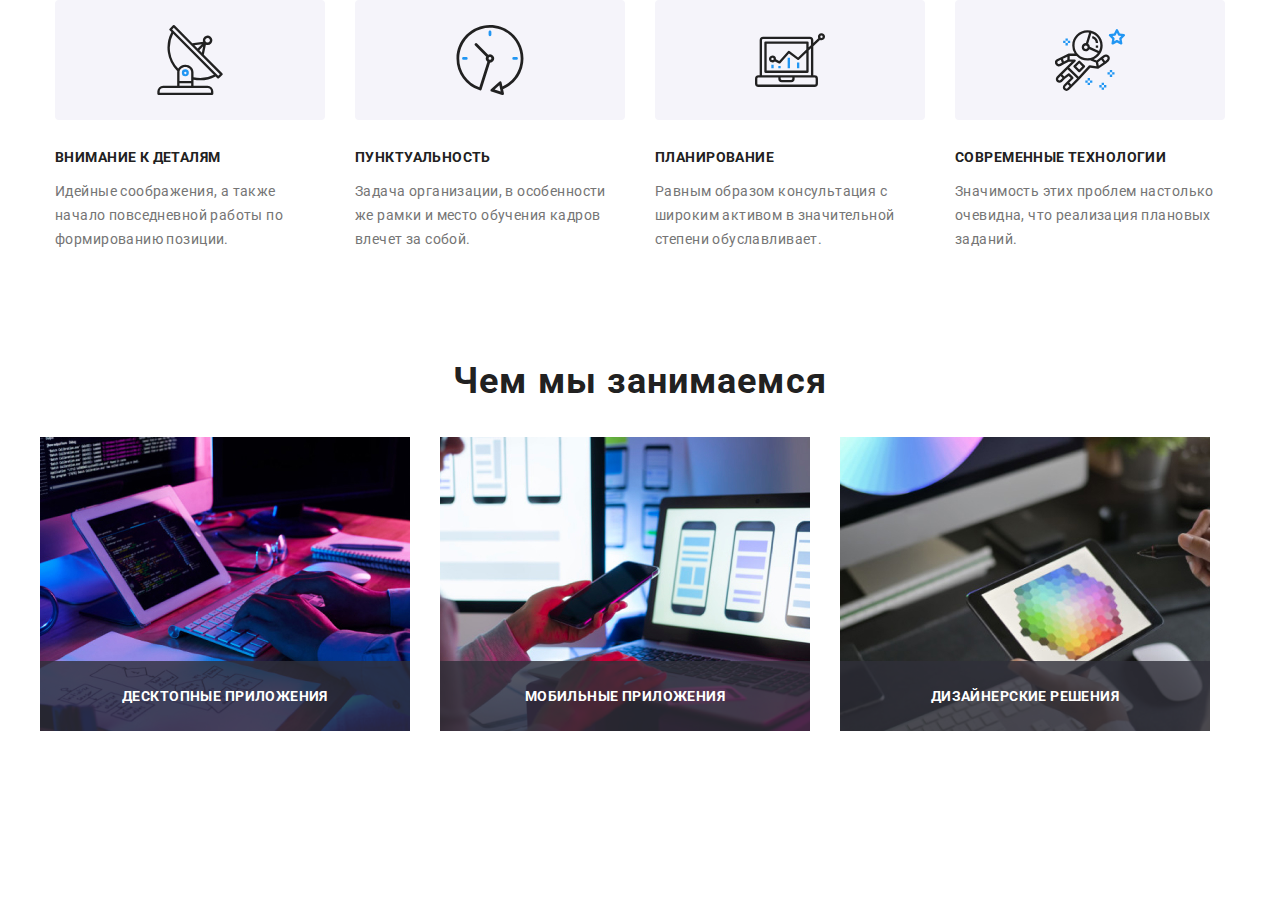
==== index.html @ 38ae90b4 "duties" ====
<!DOCTYPE html>
<html lang="ru">
  <head>
    <meta charset="UTF-8" />
    <meta name="viewport" content="width=device-width, initial-scale=1.0" />
    <title>WebStudio</title>
    <link
      href="https://fonts.googleapis.com/css2?family=Roboto:wght@400;500;700;900&display=swap"
      rel="stylesheet"
    />
    <link
      href="https://fonts.googleapis.com/css2?family=Raleway:wght@400;700&display=swap"
      rel="stylesheet"
    />
    <link
      href="https://fonts.googleapis.com/css2?family=Oleo+Script&display=swap"
      rel="stylesheet"
    />
    <link
      rel="stylesheet"
      href="https://cdnjs.cloudflare.com/ajax/libs/modern-normalize/1.0.0/modern-normalize.min.css"
    />
    <link rel="stylesheet" href="./css/main.min.css" />
  </head>

  <body>
    <!-- Шапка сайта -->
    <!-- <header class="header">
      <div class="container header-container">
             <nav class="navigation">
        <a href="./index.html" class="link-logo logo">Web<span class="link-logo-black">Studio</span></a>
        <ul class="list menu">
          <li class="menu-item"><a href="./index.html" class="current-page">Студия</a></li>
          <li class="menu-item"><a href="./portfolio.html" class="link menu-link">Портфолио</a></li>
          <li class="menu-item"><a href="#contacts" class="link menu-link">Контакты</a></li>
        </ul>
              </nav>
        <ul class="list mail-tel">
          <li class="item">
            <a  href="mailto:info@devstudio.com" class="link mail-menu-link mail" aria-label="Envelope">
              <svg class="icon-contact" >
                <use href="./img/sprite.svg#envelope"></use>
              </svg>
              info@devstudio.com
            </a>
          </li>
          <li class="item">
            <a href="tel:+380961111111" class="link mail-menu-link" aria-label="Telephone">
              <svg class="icon-contact">
                <use href="./img/sprite.svg#smartphone"></use>
              </svg>
              +38 096 111 11 11
            </a>
          </li>
        </ul>
        
      </div>
      
    </header> -->

    <main>
      <!-- Герой -->
      <!-- <section class="hero overlay advantages">
      <div class="container">
          <h1 class="title">
            ЭФФЕКТИВНЫЕ РЕШЕНИЯ </br> ДЛЯ ВАШЕГО БИЗНЕСА
          </h1>
          <button class="btn" type="button" data-modal-open>Заказать услугу</button>
      </div>
      </section> -->

      <!-- Преимущества -->
      <section class="advantages">
        <div class="container">
          <ul class="list flexbox">
            <li class="content-box">
              <div class="box">
                <svg class="icon-box">
                  <use href="./img/sprite.svg#antenna"></use>
                </svg>
              </div>
              <h3 class="heading">ВНИМАНИЕ К ДЕТАЛЯМ</h3>
              <p class="advantages-p">
                Идейные соображения, а также начало повседневной работы по
                формированию позиции.
              </p>
            </li>
            <li class="content-box">
              <div class="box">
                <svg class="icon-box">
                  <use href="./img/sprite.svg#clock"></use>
                </svg>
              </div>
              <h3 class="heading">ПУНКТУАЛЬНОСТЬ</h3>
              <p class="advantages-p">
                Задача организации, в особенности же рамки и место обучения
                кадров влечет за собой.
              </p>
            </li>
            <li class="content-box">
              <div class="box">
                <svg class="icon-box">
                  <use href="./img/sprite.svg#diagram"></use>
                </svg>
              </div>
              <h3 class="heading">ПЛАНИРОВАНИЕ</h3>
              <p class="advantages-p">
                Равным образом консультация с широким активом в значительной
                степени обуславливает.
              </p>
            </li>
            <li class="content-box">
              <div class="box">
                <svg class="icon-box">
                  <use href="./img/sprite.svg#astronaut"></use>
                </svg>
              </div>
              <h3 class="heading">СОВРЕМЕННЫЕ ТЕХНОЛОГИИ</h3>
              <p class="advantages-p">
                Значимость этих проблем настолько очевидна, что реализация
                плановых заданий.
              </p>
            </li>
          </ul>
        </div>
      </section>
      <!-- Чем мы занимаемся -->
      <section class="duties">
        <div class="container">
          <h2 class="item-title">Чем мы занимаемся</h2>
          <ul class="list flexbox">
            <li class="duties-box">
              <h3 class="duties-title">ДЕСКТОПНЫЕ ПРИЛОЖЕНИЯ</h3>
              <img
                class="img"
                src="./img/programer.jpg"
                alt="Programer working his desk"
                width="370"
              />
            </li>
            <li class="duties-box">
              <h3 class="duties-title">МОБИЛЬНЫЕ ПРИЛОЖЕНИЯ</h3>
              <img
                src="./img/smartphone.jpg"
                alt="Smartphone application"
                width="370"
              />
            </li>
            <li class="duties-box">
              <h3 class="duties-title">ДИЗАЙНЕРСКИЕ РЕШЕНИЯ</h3>
              <img
                src="./img/graphic-tablet.jpg"
                alt="Colour selection graphic tablet"
                width="370"
              />
            </li>
          </ul>
        </div>
      </section>

      <!-- Наша команда -->
      <!-- <section class="crew-container">
        <div class="container">
        <h2 class="item-title">Наша команда</h2>

        <ul class="list crew-list">
          <li class="crew-item">
            <img src="./img/igor.jpg" alt="Игорь Демьяненко" width="270" />
            <h4 class="crew-name">Игорь Демьяненко</h4>
            <p class="crew-position">Product designer</p>
            <ul class="list social-icons">
              <li class="social-icons-item">
                <a class="link social-icons-link" href="https://instagram.com/" target="_blank" rel="noopener noreferer"
                  aria-label="Instagram">
                  <svg class="social-icons-svg" >
                    <use href="./img/sprite.svg#instagram"></use>
                  </svg>
                </a>
              </li>
              <li class="social-icons-item">
                <a class="link social-icons-link" href="https://twitter.com/" target="_blank" rel="noopener noreferer"
                  aria-label="Twitter">
                  <svg class="social-icons-svg">
                    <use href="./img/sprite.svg#twitter"></use>
                  </svg>
                </a>
              </li>
              <li class="social-icons-item">
                <a class="link social-icons-link" href="https://facebook.com/" target="_blank" rel="noopener noreferer"
                  aria-label="Facebook">
                  <svg class="social-icons-svg">
                    <use href="./img/sprite.svg#facebook"></use>
                  </svg>
                </a>
              </li>
              <li class="social-icons-item">
                <a class="link social-icons-link" href="https://linkedin.com/" target="_blank" rel="noopener noreferer"
                  aria-label="Linkedin">
                  <svg class="social-icons-svg">
                    <use href="./img/sprite.svg#linkedin"></use>
                  </svg>
                </a>
              </li>
            </ul>
          </li>
          <li class="crew-item">
            <img src="./img/olga.jpg" alt="Ольга Репина" width="270" />
            <h4 class="crew-name">Ольга Репина</h4>
            <p class="crew-position">Frontend Developer</p>
            <ul class="list social-icons">
              <li class="social-icons-item">
                <a class="link social-icons-link" href="https://instagram.com/" target="_blank" rel="noopener noreferer"
                  aria-label="Instagram">
                  <svg class="social-icons-svg">
                    <use href="./img/sprite.svg#instagram"></use>
                  </svg>
                </a>
              </li>
              <li class="social-icons-item">
                <a class="link social-icons-link" href="https://twitter.com/" target="_blank" rel="noopener noreferer"
                  aria-label="Twitter">
                  <svg class="social-icons-svg">
                    <use href="./img/sprite.svg#twitter"></use>
                  </svg>
                </a>
              </li>
              <li class="social-icons-item">
                <a class="link social-icons-link" href="https://facebook.com/" target="_blank" rel="noopener noreferer"
                  aria-label="Facebook">
                  <svg class="social-icons-svg">
                    <use href="./img/sprite.svg#facebook"></use>
                  </svg>
                </a>
              </li>
              <li class="social-icons-item">
                <a class="link social-icons-link" href="https://linkedin.com/" target="_blank" rel="noopener noreferer"
                  aria-label="Linkedin">
                  <svg class="social-icons-svg">
                    <use href="./img/sprite.svg#linkedin"></use>
                  </svg>
                </a>
              </li>
            </ul>
          </li>
          <li class="crew-item">
            <img src="./img/nick.jpg" alt="Николай Тарасов" width="270" />
            <h4 class="crew-name">Николай Тарасов</h4>
            <p class="crew-position">Marketing</p>
            <ul class="list social-icons">
              <li class="social-icons-item">
                <a class="link social-icons-link" href="https://instagram.com/" target="_blank" rel="noopener noreferer"
                  aria-label="Instagram">
                  <svg class="social-icons-svg">
                    <use href="./img/sprite.svg#instagram"></use>
                  </svg>
                </a>
              </li>
              <li class="social-icons-item">
                <a class="link social-icons-link" href="https://twitter.com/" target="_blank" rel="noopener noreferer"
                  aria-label="Twitter">
                  <svg class="social-icons-svg">
                    <use href="./img/sprite.svg#twitter"></use>
                  </svg>
                </a>
              </li>
              <li class="social-icons-item">
                <a class="link social-icons-link" href="https://facebook.com/" target="_blank" rel="noopener noreferer"
                  aria-label="Facebook">
                  <svg class="social-icons-svg">
                    <use href="./img/sprite.svg#facebook"></use>
                  </svg>
                </a>
              </li>
              <li class="social-icons-item">
                <a class="link social-icons-link" href="https://linkedin.com/" target="_blank" rel="noopener noreferer"
                  aria-label="Linkedin">
                  <svg class="social-icons-svg">
                    <use href="./img/sprite.svg#linkedin"></use>
                  </svg>
                </a>
              </li>
            </ul>
          </li>
          <li class="crew-item">
            <img src="./img/mike.jpg" alt="Михаил Ермаков" width="270" />
            <h4 class="crew-name">Михаил Ермаков</h4>
            <p class="crew-position">UI designer</p>
            <ul class="list social-icons">
              <li class="social-icons-item">
                <a class="link social-icons-link" href="https://instagram.com/" target="_blank" rel="noopener noreferer"
                  aria-label="Instagram">
                  <svg class="social-icons-svg">
                    <use href="./img/sprite.svg#instagram"></use>
                  </svg>
                </a>
              </li>
              <li class="social-icons-item">
                <a class="link social-icons-link" href="https://twitter.com/" target="_blank" rel="noopener noreferer"
                  aria-label="Twitter">
                  <svg class="social-icons-svg">
                    <use href="./img/sprite.svg#twitter"></use>
                  </svg>
                </a>
              </li>
              <li class="social-icons-item">
                <a class="link social-icons-link" href="https://facebook.com/" target="_blank" rel="noopener noreferer"
                  aria-label="Facebook">
                  <svg class="social-icons-svg">
                    <use href="./img/sprite.svg#facebook"></use>
                  </svg>
                </a>
              </li>
              <li class="social-icons-item">
                <a class="link social-icons-link" href="https://linkedin.com/" target="_blank" rel="noopener noreferer"
                  aria-label="Linkedin">
                  <svg class="social-icons-svg">
                    <use href="./img/sprite.svg#linkedin"></use>
                  </svg>
                </a>
              </li>
            </ul>
          </li>
        </ul>
        </div>
      </section> -->

      <!-- Постоянные клиенты -->
      <!-- <section class="clients">
      <div class="container">
        <h2 class="item-title">Постоянные клиенты</h2>
        <ul class="list clients-icons">
          <li class="clients-icons-item">
            <a class="link clients-icons-link" href="https://instagram.com/" target="_blank" rel="noopener noreferer"
              aria-label="Logo-1">
              <svg class="clients-icons-svg" width="45" heigth="50">
                <use href="./img/sprite.svg#logo-1"></use>
              </svg>
            </a>
          </li>
          <li class="clients-icons-item">
            <a class="link clients-icons-link" href="https://instagram.com/" target="_blank" rel="noopener noreferer"
              aria-label="Logo-2">
              <svg class="clients-icons-svg" width="40" heigth="52">
                <use href="./img/sprite.svg#logo-2"></use>
              </svg>
            </a>
          </li>
          <li class="clients-icons-item">
            <a class="link clients-icons-link" href="https://instagram.com/" target="_blank" rel="noopener noreferer"
              aria-label="Logo-3">
              <svg class="clients-icons-svg" width="41" heigth="42.6">
                <use href="./img/sprite.svg#logo-3"></use>
              </svg>
            </a>
          </li>
          <li class="clients-icons-item">
            <a class="link clients-icons-link" href="https://instagram.com/" target="_blank" rel="noopener noreferer"
              aria-label="Logo-4">
              <svg class="clients-icons-svg" width="80" heigth="42">
                <use href="./img/sprite.svg#logo-4"></use>
              </svg>
            </a>
          </li>
          <li class="clients-icons-item">
            <a class="link clients-icons-link" href="https://instagram.com/" target="_blank" rel="noopener noreferer"
              aria-label="Logo-5">
              <svg class="clients-icons-svg" width="59" heigth="47">
                <use href="./img/sprite.svg#logo-5"></use>
              </svg>
            </a>
          </li>
          <li class="clients-icons-item">
            <a class="link clients-icons-link" href="https://instagram.com/" target="_blank" rel="noopener noreferer"
              aria-label="Logo-6">
              <svg class="clients-icons-svg" width="88.48" heigth="45.44">
                <use href="./img/sprite.svg#logo-6"></use>
              </svg>
            </a>
          </li>
        </ul>
       </div>
     </section> -->
    </main>

    <!-- Футер -->
    <!-- <footer class="dark-bg">
       <div class="container footer-container footer">
       <div id="contacts" class="contacts">
         <a href="./index.html" class="link-logo">Web<span class="link-logo-white">Studio</span></a>
         <address>
          <ul class="list">
           <li class="footer-list">
             <a
              href="https://goo.gl/maps/73yQ8bq3998Z3wym6"
              target="_blank"
              rel="noopener noreferer"
               class="link adress">г.Киев, пр-т Леси Украинки, 26</a
            >
           </li>
           <li class="footer-mail">
             <a
              href="https://info@example.com"
              target="_blank"
              rel="noopener noreferer"
              class="link mail-menu">info@example.com</a
            >
           </li>
           <li><a href="tel:+380991111111" class="link mail-menu">+38 099 111 11 11</a></li>
          </ul>
       </div>

       <div class="icon-footer">
          <b class="join">ПРИСОЕДИНЯЙТЕСЬ</b>

          <ul class="list social-icons">
            <li class="social-icons-item">
              <a class="link footer-icons-link" href="https://instagram.com/" target="_blank" rel="noopener noreferer"
                aria-label="Instagram">
                <svg class="footer-icons-svg">
                  <use href="./img/sprite.svg#instagram"></use>
                </svg>
              </a>
            </li>
            <li class="social-icons-item">
              <a class="link footer-icons-link" href="https://twitter.com/" target="_blank" rel="noopener noreferer"
                aria-label="Twitter">
                <svg class="footer-icons-svg">
                  <use href="./img/sprite.svg#twitter"></use>
                </svg>
              </a>
            </li>
            <li class="social-icons-item">
              <a class="link footer-icons-link" href="https://facebook.com/" target="_blank" rel="noopener noreferer"
                aria-label="Facebook">
                <svg class="footer-icons-svg">
                  <use href="./img/sprite.svg#facebook"></use>
                </svg>
              </a>
            </li>
            <li class="social-icons-item">
              <a class="link footer-icons-link" href="https://linkedin.com/" target="_blank" rel="noopener noreferer"
                aria-label="Linkedin">
                <svg class="footer-icons-svg">
                  <use href="./img/sprite.svg#linkedin"></use>
                </svg>
              </a>
            </li>
          </ul>
         </address>
        </div>

        <div class="submit">
          <b class="join">ПОДПИШИТЕСЬ НА РАССЫЛКУ</b>

          <div class="submit-item">
              <form class="submit-form">
                 <input class="submit-input" type="email" name="mail" id="mail" placeholder="E-mail" /> 
              </form>
           
              <button class="button-submit" type="submit">Подписаться
                <svg class="submit-svg">
                  <use href="./img/symbol-defs.svg#icon-send"></use>
              </svg>
            </button>
          </div>

        </div>
      </div>
    </footer> -->

    <div class="backdrop is-hidden" data-modal>
      <div class="modal">
        <button class="btn-close" data-modal-close>
          <svg class="btn-close-svg">
            <use href="./img/symbol-defs.svg#cross"></use>
          </svg>
        </button>

        <h2 class="form-title">Оставьте свои данные, мы вам перезвоним</h2>
        <form class="form">
          <div class="form-field">
            <label for="name" class="form-label">Имя</label>
            <input class="form-input" type="text" name="name" id="name" />
            <svg class="form-label-svg">
              <use
                href="./img/symbol-defs.svg#person-black"
                width="12"
                height="12"
              ></use>
            </svg>
          </div>

          <div class="form-field">
            <label for="tel" class="form-label">Телефон</label>
            <input class="form-input" type="tel" name="tel" id="tel" />
            <svg class="form-label-svg">
              <use
                href="./img/symbol-defs.svg#phone"
                width="13"
                height="13"
              ></use>
            </svg>
          </div>

          <div class="form-field">
            <label for="mail" class="form-label">Почта</label>
            <input class="form-input" type="email" name="mail" id="mail" />
            <svg class="form-label-svg">
              <use
                href="./img/symbol-defs.svg#mail"
                width="15"
                height="12"
              ></use>
            </svg>
          </div>

          <div class="comment">
            <label class="label-comment" for="comment">Комментарий</label>
            <textarea
              class="textarea"
              name="comment"
              id="comment"
              rows="6"
              placeholder="Введите текст"
            ></textarea>
          </div>

          <div class="checkbox">
            <label class="argeement-label">
              <input
                class="checkbox-input"
                type="checkbox"
                name="agreement"
                id="agreement"
              />
              <span class="check-icon"></span>
              Соглашаюсь с рассылкой и принимаю
              <a class="link agreement-link" href="">Условия договора</a>
            </label>
          </div>

          <button class="button-form" type="submit">Отправить</button>
        </form>
      </div>
    </div>

    <script src="./js/modal.js"></script>
  </body>
</html>
---- css/main.min.css ----
:root{--main-text-cl: #757575;--accent-cl: #2196f3;--black: #212121;--white: #ffffff;--gray: rgba(255, 255, 255, 0.6);--dark-bg: #2f303a;--light-grey: #f5f4fa}html{box-sizing:border-box;overflow-x:hidden}*,*::before,*::after{box-sizing:inherit}img{display:inline-block;max-width:100%;height:auto}h1,h2,h3,h4 p{margin-top:0;margin-bottom:0}body{font-family:Roboto;font-size:14px;line-height:1.71;letter-spacing:0.03em;color:var(--main-text-cl);overflow-x:hidden}address{font-style:normal}.container{width:100%;padding-left:15px;padding-right:15px;margin-right:auto;margin-left:auto}@media (min-width: 480px){.container{width:480px}}@media (min-width: 768px){.container{width:768px}}@media (min-width: 1200px){.container{width:1200px}}.header{margin:0;padding-top:32px;padding-bottom:32px;width:100%}.header-border{border-bottom:1px solid #ececec}.header-portfolio{border-bottom:1px solid #ececec;margin-bottom:100px}.header .logo{margin-right:93px}.header-border .logo{margin-right:93px}.menu{display:inline-flex;padding-bottom:28px}.menu-item:not(:last-child){margin-right:40px}.mail-tel{display:flex;align-items:center}.mail{margin-right:50px}.header-container{display:flex;justify-content:flex-end;align-items:center}.link:hover,.link:focus{color:var(--accent-cl)}.current-page{position:relative;text-decoration:none;font-family:Roboto;font-weight:500;font-size:14px;line-height:1.14;letter-spacing:0.02em;color:var(--accent-cl)}.current-page:hover,.current-page:focus{color:var(--black)}.current-page::after{display:block;content:"";width:100%;height:4px;border-radius:2px;background-color:var(--accent-cl);position:absolute;top:51px;margin-left:auto;margin-right:auto}.link{color:inherit;text-decoration:none}.list{list-style:none;margin:0;padding:0}.link-logo{text-decoration:none;font-family:Raleway, Oleo Script;font-weight:700;font-size:26px;line-height:1.19;letter-spacing:0.03em;color:var(--accent-cl)}.link-logo-black{text-decoration:none;font-family:Raleway, Oleo Script;font-weight:700;font-size:26px;line-height:1.19;letter-spacing:0.03em;color:var(--black)}.link-logo-white{text-decoration:none;font-family:Raleway, Oleo Script;font-weight:700;font-size:26px;line-height:1.19;letter-spacing:0.03em;color:var(--white)}.menu-link{font-family:Roboto;font-weight:500;font-size:14px;line-height:1.14;letter-spacing:0.02em;color:var(--black);position:relative;margin-top:32px;margin-bottom:28px}.menu-link:hover::after,.menu-link:focus::after{color:var(--accent-cl);display:block;content:"";width:100%;height:4px;border-radius:2px;background-color:var(--accent-cl);position:absolute;margin-left:auto;margin-right:auto;margin-top:28px;top:23px}.menu-link-2{font-family:Roboto;font-weight:500;font-size:14px;line-height:1.14;letter-spacing:0.02em;color:var(--black);position:relative;margin-top:32px;margin-bottom:28px}.menu-link-2:hover::after,.menu-link-2:focus::after{color:var(--accent-cl);display:block;content:"";width:100%;height:4px;border-radius:2px;background-color:var(--accent-cl);position:absolute;margin-left:auto;margin-right:auto;margin-top:28px;top:18px}.item{display:block;align-items:center;justify-content:center}.icon-contact{width:16px;height:16px;margin-right:10px;fill:currentColor}.mail-menu-link{display:flex;font-family:Roboto;font-weight:500;font-size:14px;line-height:1.14;letter-spacing:0.02em;color:var(--main-text-cl)}.navigation{display:flex;align-items:center;margin-right:auto}.dark-bg{background-color:var(--dark-bg)}.overlay{background-color:var(--dark-bg);max-width:1600px;height:600px;margin-left:auto;margin-right:auto;background-image:linear-gradient(to right, rgba(47,48,58,0.4), rgba(47,48,58,0.4)),url("../img/bgr.jpg");background-repeat:no-repeat;background-position:center;background-size:cover}.hero{display:flex;padding-top:200px;padding-bottom:200px;text-align:center}.title{font-family:Roboto;font-weight:900;font-size:44px;line-height:1.36;text-align:center;letter-spacing:0.06em;text-transform:uppercase;color:var(--white)}.btn{display:inline-block;padding:10px 32px;min-width:200px;font-family:Roboto;font-weight:700;font-size:16px;line-height:1.875;letter-spacing:0.06em;color:var(--white);box-shadow:0px 4px 4px rgba(0,0,0,0.15);border-radius:4px;background-color:var(--accent-cl);margin-top:30px;cursor:pointer}.btn:hover,.btn:focus{color:var(--accent-cl);background-color:var(--white)}.btn-portfolio{display:inline-block;font-family:Roboto;font-weight:500;font-size:16px;line-height:1.625;text-align:center;letter-spacing:0.03em;color:var(--black);background-color:var(--light-grey);border:none;border-radius:4px;padding-top:6px;padding-right:22px;padding-bottom:6px;padding-left:22px;cursor:pointer}.btn-portfolio:hover,.btn-portfolio:focus{color:var(--white);background-color:var(--accent-cl)}.backdrop{position:fixed;top:0;left:0;right:0;bottom:0;background-color:rgba(0,0,0,0.2);opacity:1}.backdrop.is-hidden{visibility:hidden;opacity:0;pointer-events:none}.modal{position:absolute;top:50%;left:50%;transform:translate(-50%, -50%) scale(1);width:100%;max-width:528px;height:581px;background-color:var(--white);padding-top:40px;padding-bottom:40px;box-shadow:0px 1px 3px rgba(0,0,0,0.12),0px 1px 1px rgba(0,0,0,0.14),0px 2px 1px rgba(0,0,0,0.2);border-radius:4px;transition:transform 0.5s}.btn-close{position:absolute;top:8px;right:8px;display:flex;justify-content:center;align-items:center;border:1px solid rgba(0,0,0,0.1);border-radius:50%;width:30px;height:30px;margin-top:8px;margin-bottom:2px;padding:0;cursor:pointer;background-color:var(--white)}.btn-close:hover .btn-close-svg,.btn-close:focus .btn-close-svg{fill:var(--accent-cl)}.btn-close-svg{width:11px;height:11px;fill:var(--black)}.advantages{margin-bottom:94px}.heading{font-family:Roboto;font-weight:bold;font-size:14px;line-height:1.14;letter-spacing:0.03em;text-transform:uppercase;color:var(--black);margin-bottom:10px;text-align:center}@media (min-width: 768px){.heading{text-align:left}}@media (min-width: 768px){.flexbox{display:flex;flex-wrap:wrap;margin:-15px}}.content-box{display:block;align-items:center;justify-content:center;margin:15px}@media (min-width: 768px){.content-box{flex-basis:calc(100% / 2 - 30px)}}@media (min-width: 1200px){.content-box{flex-basis:calc(100% / 4 - 30px)}}.box{display:flex;align-items:center;justify-content:center;height:120px;background-color:var(--light-grey);margin-bottom:30px;border-radius:4px}.icon-box{display:flex;align-items:center;justify-content:center;width:70px;height:70px}.duties{margin-bottom:94px;display:none}@media (min-width: 1200px){.duties{display:block}}.duties-box{flex-basis:calc(100% / 3 - 30px);margin-right:30px;position:relative;display:flex}.img{display:block}.duties-title{font-family:Roboto;font-style:normal;font-weight:bold;font-size:14px;line-height:16px;text-align:center;letter-spacing:0.03em;text-transform:uppercase;color:var(--white);padding-top:27px;padding-bottom:27px;position:absolute;left:0;bottom:0;width:100%;background-color:rgba(47,48,58,0.8)}.item-title{font-family:Roboto;font-weight:bold;font-size:36px;line-height:1.17;text-align:center;letter-spacing:0.03em;color:var(--black);margin-bottom:50px}.crew-list{display:flex;flex-wrap:wrap;margin-left:-30px;margin-top:-30px}.crew-item{flex-basis:calc(100 / 4-30px);margin-left:30px;margin-top:30px;text-align:center;background-color:var(--white);box-shadow:0px 1px 3px rgba(0,0,0,0.12),0px 1px 1px rgba(0,0,0,0.14),0px 2px 1px rgba(0,0,0,0.2);border-radius:0px 0px 4px 4px;width:270px;height:428px;padding-bottom:30px}.crew-container{background-color:var(--light-grey);margin-bottom:94px;padding-top:94px;padding-bottom:94px}.crew-name{font-family:Roboto;font-weight:500;font-size:16px;line-height:1.19;text-align:center;letter-spacing:0.03em;color:var(--black);margin:0;margin-top:30px;margin-bottom:10px}.crew-position{font-family:Roboto;font-weight:normal;font-size:16px;line-height:1.19;text-align:center;letter-spacing:0.03em;color:var(--main-text-cl);margin:0;margin-bottom:16px}.social-icons{display:flex;justify-content:center}.social-icons-item:not(:last-child){margin-right:10px}.social-icons-link{display:flex;justify-content:center;align-items:center;width:44px;height:44px;background-color:var(--white);color:#afb1b8;border-radius:50%}.social-icons-svg{width:20px;height:20px;fill:currentColor}.social-icons-link:hover,.social-icons-link:focus{background-color:var(--accent-cl)}.social-icons-link:hover .social-icons-svg,.social-icons-link:focus .social-icons-svg{fill:var(--white)}.clients{padding-bottom:94px}.clients-icons{display:flex;justify-content:center}.clients-icons-item:not(:last-child){margin-right:30px}.clients-icons-link{display:flex;justify-content:center;align-items:center;width:170px;height:90px;background-color:var(--white);color:#afb1b8;border:1px solid #afb1b8;border-radius:4px}.clients-icons-svg{height:50px;fill:currentColor}.clients-icons-link:hover{border-color:var(--accent-cl)}.clients-icons-link:hover .clients-icons-svg,.clients-icons-link:focus .clients-icons-svg{fill:var(--accent-cl)}.footer{display:flex}.contacts{margin-right:70px}.icon-footer{padding-top:12px}.footer-container{padding-top:60px;padding-bottom:60px}.footer-list{margin-top:20px;margin-bottom:9px;width:212px}.footer-mail{margin-bottom:9px}.adress{font-family:Roboto;font-weight:normal;font-size:14px;line-height:1.71;letter-spacing:0.03em;color:var(--white)}.mail-menu{font-family:Roboto;font-weight:normal;font-size:14px;line-height:1.71;letter-spacing:0.03em;color:var(--gray)}.join{display:block;font-family:Roboto;font-style:normal;font-weight:bold;font-size:14px;line-height:16px;letter-spacing:0.03em;color:var(--white);margin:0;margin-bottom:20px}.footer-icons-link{display:flex;justify-content:center;align-items:center;width:44px;height:44px;background-color:rgba(255,255,255,0.1);color:#afb1b8;border-radius:50%}.footer-icons-svg{width:20px;height:20px;fill:var(--white)}.footer-icons-link:hover,.footer-icons-link:focus{background-color:var(--accent-cl)}.submit{padding-top:12px;margin-left:93px;display:block;align-items:column}.submit-item{display:flex}.submit-form{display:flex;flex-wrap:wrap}.submit-input::placeholder{font-weight:normal;font-size:16px;line-height:1.25;letter-spacing:0.03em;color:rgba(255,255,255,0.6)}.submit-input{background-color:var(--dark-bg);margin:0;width:358px;height:50px;padding-left:16px;padding-top:15px;padding-bottom:15px;border:1px solid rgba(255,255,255,0.3);border-radius:4px}.button-form{margin-left:auto;margin-right:auto;margin-top:30px;display:block;padding-left:29px;padding-right:8px;padding-top:10px;padding-bottom:10px;min-width:200px;font-family:Roboto;font-style:normal;font-weight:bold;font-size:16px;line-height:1.87;letter-spacing:0.06em;color:var(--white);box-shadow:0px 4px 4px rgba(0,0,0,0.15);border-radius:4px;background-color:var(--accent-cl);cursor:pointer}.submit-input{font-family:Roboto;font-style:normal;font-weight:bold;font-size:16px;line-height:1.87;letter-spacing:0.06em;color:var(--white)}.button-submit{margin-left:12px;display:flex;justify-content:center;padding-left:29px;padding-right:8px;padding-top:10px;padding-bottom:10px;min-width:200px;font-family:Roboto;font-style:normal;font-weight:bold;font-size:16px;line-height:1.87;letter-spacing:0.06em;color:var(--white);box-shadow:0px 4px 4px rgba(0,0,0,0.15);border-radius:4px;background-color:var(--accent-cl);cursor:pointer}.submit-svg{width:24px;height:24px;margin-left:10px;fill:currentColor}.button-submit:hover,.button-submit:focus{background-color:var(--white);color:var(--accent-cl)}.button-submit:hover .submit-svg,.button-submit:focus .submit-svg{fill:var(--accent-cl)}textarea{resize:none}.form-title{margin:0;font-weight:bold;font-size:20px;line-height:23px;text-align:center;letter-spacing:0.03em;color:var(--black);margin-bottom:12px}.form{width:448px;margin-left:auto;margin-right:auto}.form-field{margin-bottom:10px;display:flex;flex-direction:column;position:relative}.form-label{font-family:Roboto;font-style:normal;font-weight:normal;font-size:12px;line-height:14px;letter-spacing:0.01em;color:var(--main-text-cl)}.form-input{margin:0;height:40px;padding-left:42px;padding-top:12px;padding-bottom:12px;border:1px solid rgba(33,33,33,0.2);border-radius:4px;outline:none}.form-input:focus{border-color:var(--accent-cl)}.form-input:focus+.form-label-svg{fill:var(--accent-cl)}.form-field label{margin-bottom:4px}.form-label-svg{position:absolute;width:15px;height:15px;top:31px;left:15px;z-index:2}.label-comment{font-style:normal;font-weight:normal;font-size:12px;line-height:14px;letter-spacing:0.01em;color:var(--main-text-cl)}.comment{margin-bottom:20px;display:flex;flex-direction:column}.comment label{margin-bottom:4px}.comment textarea{margin:0;padding:12px 16px;border:1px solid rgba(33,33,33,0.2);border-radius:4px;width:100%;height:120px;outline:none}.comment textarea::placeholder{font-weight:normal;font-size:14px;line-height:16px;letter-spacing:0.01em;color:rgba(117,117,117,0.5)}.textarea:focus{border-color:var(--accent-cl)}.checkbox{display:flex;justify-content:center;align-items:center}.agreement-link{flex:wrap;color:var(--accent-cl);text-decoration:underline}.argeement-label{display:block;margin-left:7px}.checkbox-input{appearance:none;-webkit-appearance:none;-moz-appearance:none}.check-icon{display:inline-block;width:15px;height:15px;border:2px solid var(--black);border-radius:4px}.checkbox-input:checked+.check-icon{background-color:var(--accent-cl);background-image:url(../img/icon-check-blue.svg);background-size:contain;background-repeat:no-repeat;background-origin:border-box;border-color:transparent}
/*# sourceMappingURL=main.min.css.map */
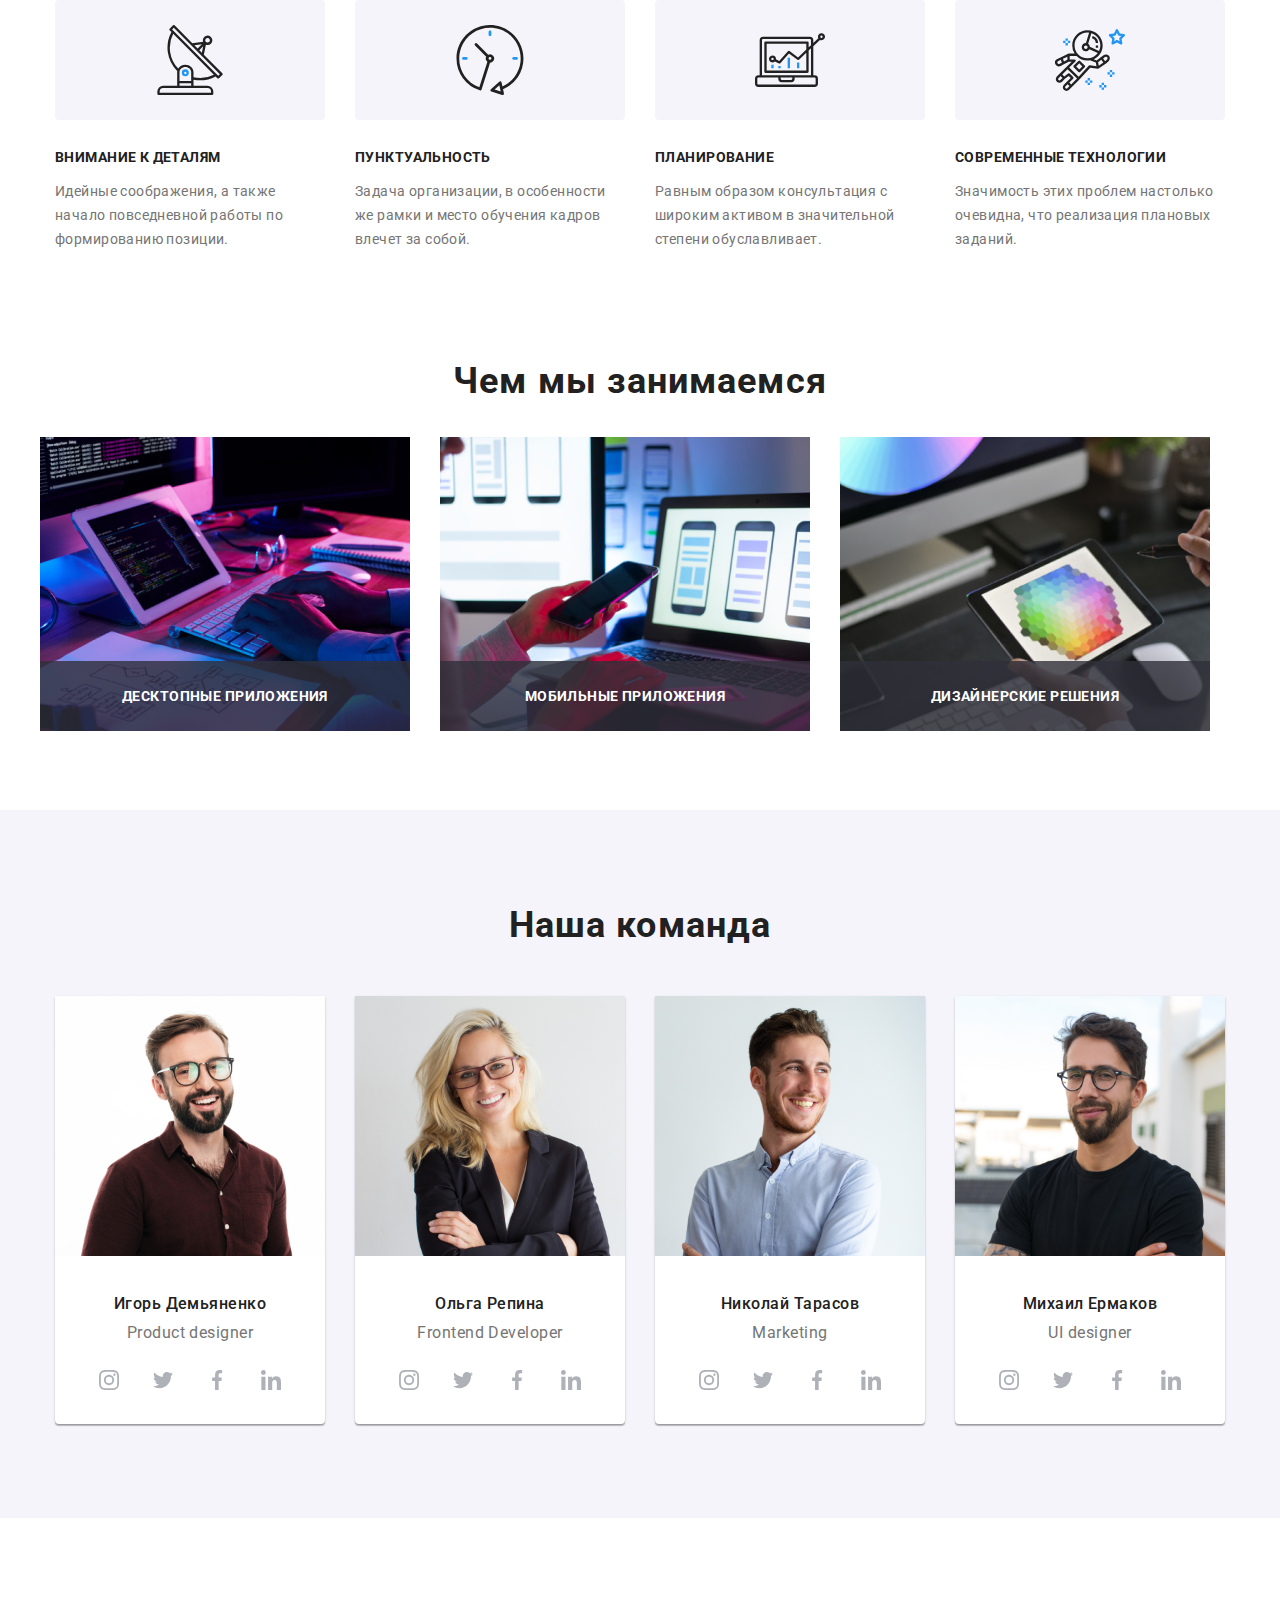
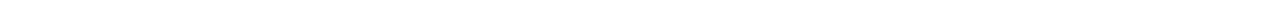
==== commit 8e9a4d5f: "crew" ====
--- a/index.html
+++ b/index.html
@@ -159,170 +159,250 @@
       </section>
 
       <!-- Наша команда -->
-      <!-- <section class="crew-container">
+      <section class="crew-container">
         <div class="container">
-        <h2 class="item-title">Наша команда</h2>
-
-        <ul class="list crew-list">
-          <li class="crew-item">
-            <img src="./img/igor.jpg" alt="Игорь Демьяненко" width="270" />
-            <h4 class="crew-name">Игорь Демьяненко</h4>
-            <p class="crew-position">Product designer</p>
-            <ul class="list social-icons">
-              <li class="social-icons-item">
-                <a class="link social-icons-link" href="https://instagram.com/" target="_blank" rel="noopener noreferer"
-                  aria-label="Instagram">
-                  <svg class="social-icons-svg" >
-                    <use href="./img/sprite.svg#instagram"></use>
-                  </svg>
-                </a>
-              </li>
-              <li class="social-icons-item">
-                <a class="link social-icons-link" href="https://twitter.com/" target="_blank" rel="noopener noreferer"
-                  aria-label="Twitter">
-                  <svg class="social-icons-svg">
-                    <use href="./img/sprite.svg#twitter"></use>
-                  </svg>
-                </a>
-              </li>
-              <li class="social-icons-item">
-                <a class="link social-icons-link" href="https://facebook.com/" target="_blank" rel="noopener noreferer"
-                  aria-label="Facebook">
-                  <svg class="social-icons-svg">
-                    <use href="./img/sprite.svg#facebook"></use>
-                  </svg>
-                </a>
-              </li>
-              <li class="social-icons-item">
-                <a class="link social-icons-link" href="https://linkedin.com/" target="_blank" rel="noopener noreferer"
-                  aria-label="Linkedin">
-                  <svg class="social-icons-svg">
-                    <use href="./img/sprite.svg#linkedin"></use>
-                  </svg>
-                </a>
-              </li>
-            </ul>
-          </li>
-          <li class="crew-item">
-            <img src="./img/olga.jpg" alt="Ольга Репина" width="270" />
-            <h4 class="crew-name">Ольга Репина</h4>
-            <p class="crew-position">Frontend Developer</p>
-            <ul class="list social-icons">
-              <li class="social-icons-item">
-                <a class="link social-icons-link" href="https://instagram.com/" target="_blank" rel="noopener noreferer"
-                  aria-label="Instagram">
-                  <svg class="social-icons-svg">
-                    <use href="./img/sprite.svg#instagram"></use>
-                  </svg>
-                </a>
-              </li>
-              <li class="social-icons-item">
-                <a class="link social-icons-link" href="https://twitter.com/" target="_blank" rel="noopener noreferer"
-                  aria-label="Twitter">
-                  <svg class="social-icons-svg">
-                    <use href="./img/sprite.svg#twitter"></use>
-                  </svg>
-                </a>
-              </li>
-              <li class="social-icons-item">
-                <a class="link social-icons-link" href="https://facebook.com/" target="_blank" rel="noopener noreferer"
-                  aria-label="Facebook">
-                  <svg class="social-icons-svg">
-                    <use href="./img/sprite.svg#facebook"></use>
-                  </svg>
-                </a>
-              </li>
-              <li class="social-icons-item">
-                <a class="link social-icons-link" href="https://linkedin.com/" target="_blank" rel="noopener noreferer"
-                  aria-label="Linkedin">
-                  <svg class="social-icons-svg">
-                    <use href="./img/sprite.svg#linkedin"></use>
-                  </svg>
-                </a>
-              </li>
-            </ul>
-          </li>
-          <li class="crew-item">
-            <img src="./img/nick.jpg" alt="Николай Тарасов" width="270" />
-            <h4 class="crew-name">Николай Тарасов</h4>
-            <p class="crew-position">Marketing</p>
-            <ul class="list social-icons">
-              <li class="social-icons-item">
-                <a class="link social-icons-link" href="https://instagram.com/" target="_blank" rel="noopener noreferer"
-                  aria-label="Instagram">
-                  <svg class="social-icons-svg">
-                    <use href="./img/sprite.svg#instagram"></use>
-                  </svg>
-                </a>
-              </li>
-              <li class="social-icons-item">
-                <a class="link social-icons-link" href="https://twitter.com/" target="_blank" rel="noopener noreferer"
-                  aria-label="Twitter">
-                  <svg class="social-icons-svg">
-                    <use href="./img/sprite.svg#twitter"></use>
-                  </svg>
-                </a>
-              </li>
-              <li class="social-icons-item">
-                <a class="link social-icons-link" href="https://facebook.com/" target="_blank" rel="noopener noreferer"
-                  aria-label="Facebook">
-                  <svg class="social-icons-svg">
-                    <use href="./img/sprite.svg#facebook"></use>
-                  </svg>
-                </a>
-              </li>
-              <li class="social-icons-item">
-                <a class="link social-icons-link" href="https://linkedin.com/" target="_blank" rel="noopener noreferer"
-                  aria-label="Linkedin">
-                  <svg class="social-icons-svg">
-                    <use href="./img/sprite.svg#linkedin"></use>
-                  </svg>
-                </a>
-              </li>
-            </ul>
-          </li>
-          <li class="crew-item">
-            <img src="./img/mike.jpg" alt="Михаил Ермаков" width="270" />
-            <h4 class="crew-name">Михаил Ермаков</h4>
-            <p class="crew-position">UI designer</p>
-            <ul class="list social-icons">
-              <li class="social-icons-item">
-                <a class="link social-icons-link" href="https://instagram.com/" target="_blank" rel="noopener noreferer"
-                  aria-label="Instagram">
-                  <svg class="social-icons-svg">
-                    <use href="./img/sprite.svg#instagram"></use>
-                  </svg>
-                </a>
-              </li>
-              <li class="social-icons-item">
-                <a class="link social-icons-link" href="https://twitter.com/" target="_blank" rel="noopener noreferer"
-                  aria-label="Twitter">
-                  <svg class="social-icons-svg">
-                    <use href="./img/sprite.svg#twitter"></use>
-                  </svg>
-                </a>
-              </li>
-              <li class="social-icons-item">
-                <a class="link social-icons-link" href="https://facebook.com/" target="_blank" rel="noopener noreferer"
-                  aria-label="Facebook">
-                  <svg class="social-icons-svg">
-                    <use href="./img/sprite.svg#facebook"></use>
-                  </svg>
-                </a>
-              </li>
-              <li class="social-icons-item">
-                <a class="link social-icons-link" href="https://linkedin.com/" target="_blank" rel="noopener noreferer"
-                  aria-label="Linkedin">
-                  <svg class="social-icons-svg">
-                    <use href="./img/sprite.svg#linkedin"></use>
-                  </svg>
-                </a>
-              </li>
-            </ul>
-          </li>
-        </ul>
+          <h2 class="item-title">Наша команда</h2>
+
+          <ul class="list crew-list">
+            <li class="crew-item">
+              <img src="./img/igor.jpg" alt="Игорь Демьяненко" width="270" />
+              <h4 class="crew-name">Игорь Демьяненко</h4>
+              <p class="crew-position">Product designer</p>
+              <ul class="list social-icons">
+                <li class="social-icons-item">
+                  <a
+                    class="link social-icons-link"
+                    href="https://instagram.com/"
+                    target="_blank"
+                    rel="noopener noreferer"
+                    aria-label="Instagram"
+                  >
+                    <svg class="social-icons-svg">
+                      <use href="./img/sprite.svg#instagram"></use>
+                    </svg>
+                  </a>
+                </li>
+                <li class="social-icons-item">
+                  <a
+                    class="link social-icons-link"
+                    href="https://twitter.com/"
+                    target="_blank"
+                    rel="noopener noreferer"
+                    aria-label="Twitter"
+                  >
+                    <svg class="social-icons-svg">
+                      <use href="./img/sprite.svg#twitter"></use>
+                    </svg>
+                  </a>
+                </li>
+                <li class="social-icons-item">
+                  <a
+                    class="link social-icons-link"
+                    href="https://facebook.com/"
+                    target="_blank"
+                    rel="noopener noreferer"
+                    aria-label="Facebook"
+                  >
+                    <svg class="social-icons-svg">
+                      <use href="./img/sprite.svg#facebook"></use>
+                    </svg>
+                  </a>
+                </li>
+                <li class="social-icons-item">
+                  <a
+                    class="link social-icons-link"
+                    href="https://linkedin.com/"
+                    target="_blank"
+                    rel="noopener noreferer"
+                    aria-label="Linkedin"
+                  >
+                    <svg class="social-icons-svg">
+                      <use href="./img/sprite.svg#linkedin"></use>
+                    </svg>
+                  </a>
+                </li>
+              </ul>
+            </li>
+            <li class="crew-item">
+              <img src="./img/olga.jpg" alt="Ольга Репина" width="270" />
+              <h4 class="crew-name">Ольга Репина</h4>
+              <p class="crew-position">Frontend Developer</p>
+              <ul class="list social-icons">
+                <li class="social-icons-item">
+                  <a
+                    class="link social-icons-link"
+                    href="https://instagram.com/"
+                    target="_blank"
+                    rel="noopener noreferer"
+                    aria-label="Instagram"
+                  >
+                    <svg class="social-icons-svg">
+                      <use href="./img/sprite.svg#instagram"></use>
+                    </svg>
+                  </a>
+                </li>
+                <li class="social-icons-item">
+                  <a
+                    class="link social-icons-link"
+                    href="https://twitter.com/"
+                    target="_blank"
+                    rel="noopener noreferer"
+                    aria-label="Twitter"
+                  >
+                    <svg class="social-icons-svg">
+                      <use href="./img/sprite.svg#twitter"></use>
+                    </svg>
+                  </a>
+                </li>
+                <li class="social-icons-item">
+                  <a
+                    class="link social-icons-link"
+                    href="https://facebook.com/"
+                    target="_blank"
+                    rel="noopener noreferer"
+                    aria-label="Facebook"
+                  >
+                    <svg class="social-icons-svg">
+                      <use href="./img/sprite.svg#facebook"></use>
+                    </svg>
+                  </a>
+                </li>
+                <li class="social-icons-item">
+                  <a
+                    class="link social-icons-link"
+                    href="https://linkedin.com/"
+                    target="_blank"
+                    rel="noopener noreferer"
+                    aria-label="Linkedin"
+                  >
+                    <svg class="social-icons-svg">
+                      <use href="./img/sprite.svg#linkedin"></use>
+                    </svg>
+                  </a>
+                </li>
+              </ul>
+            </li>
+            <li class="crew-item">
+              <img src="./img/nick.jpg" alt="Николай Тарасов" width="270" />
+              <h4 class="crew-name">Николай Тарасов</h4>
+              <p class="crew-position">Marketing</p>
+              <ul class="list social-icons">
+                <li class="social-icons-item">
+                  <a
+                    class="link social-icons-link"
+                    href="https://instagram.com/"
+                    target="_blank"
+                    rel="noopener noreferer"
+                    aria-label="Instagram"
+                  >
+                    <svg class="social-icons-svg">
+                      <use href="./img/sprite.svg#instagram"></use>
+                    </svg>
+                  </a>
+                </li>
+                <li class="social-icons-item">
+                  <a
+                    class="link social-icons-link"
+                    href="https://twitter.com/"
+                    target="_blank"
+                    rel="noopener noreferer"
+                    aria-label="Twitter"
+                  >
+                    <svg class="social-icons-svg">
+                      <use href="./img/sprite.svg#twitter"></use>
+                    </svg>
+                  </a>
+                </li>
+                <li class="social-icons-item">
+                  <a
+                    class="link social-icons-link"
+                    href="https://facebook.com/"
+                    target="_blank"
+                    rel="noopener noreferer"
+                    aria-label="Facebook"
+                  >
+                    <svg class="social-icons-svg">
+                      <use href="./img/sprite.svg#facebook"></use>
+                    </svg>
+                  </a>
+                </li>
+                <li class="social-icons-item">
+                  <a
+                    class="link social-icons-link"
+                    href="https://linkedin.com/"
+                    target="_blank"
+                    rel="noopener noreferer"
+                    aria-label="Linkedin"
+                  >
+                    <svg class="social-icons-svg">
+                      <use href="./img/sprite.svg#linkedin"></use>
+                    </svg>
+                  </a>
+                </li>
+              </ul>
+            </li>
+            <li class="crew-item">
+              <img src="./img/mike.jpg" alt="Михаил Ермаков" width="270" />
+              <h4 class="crew-name">Михаил Ермаков</h4>
+              <p class="crew-position">UI designer</p>
+              <ul class="list social-icons">
+                <li class="social-icons-item">
+                  <a
+                    class="link social-icons-link"
+                    href="https://instagram.com/"
+                    target="_blank"
+                    rel="noopener noreferer"
+                    aria-label="Instagram"
+                  >
+                    <svg class="social-icons-svg">
+                      <use href="./img/sprite.svg#instagram"></use>
+                    </svg>
+                  </a>
+                </li>
+                <li class="social-icons-item">
+                  <a
+                    class="link social-icons-link"
+                    href="https://twitter.com/"
+                    target="_blank"
+                    rel="noopener noreferer"
+                    aria-label="Twitter"
+                  >
+                    <svg class="social-icons-svg">
+                      <use href="./img/sprite.svg#twitter"></use>
+                    </svg>
+                  </a>
+                </li>
+                <li class="social-icons-item">
+                  <a
+                    class="link social-icons-link"
+                    href="https://facebook.com/"
+                    target="_blank"
+                    rel="noopener noreferer"
+                    aria-label="Facebook"
+                  >
+                    <svg class="social-icons-svg">
+                      <use href="./img/sprite.svg#facebook"></use>
+                    </svg>
+                  </a>
+                </li>
+                <li class="social-icons-item">
+                  <a
+                    class="link social-icons-link"
+                    href="https://linkedin.com/"
+                    target="_blank"
+                    rel="noopener noreferer"
+                    aria-label="Linkedin"
+                  >
+                    <svg class="social-icons-svg">
+                      <use href="./img/sprite.svg#linkedin"></use>
+                    </svg>
+                  </a>
+                </li>
+              </ul>
+            </li>
+          </ul>
         </div>
-      </section> -->
+      </section>
 
       <!-- Постоянные клиенты -->
       <!-- <section class="clients">
--- a/css/main.min.css
+++ b/css/main.min.css
@@ -1,2 +1,2 @@
-:root{--main-text-cl: #757575;--accent-cl: #2196f3;--black: #212121;--white: #ffffff;--gray: rgba(255, 255, 255, 0.6);--dark-bg: #2f303a;--light-grey: #f5f4fa}html{box-sizing:border-box;overflow-x:hidden}*,*::before,*::after{box-sizing:inherit}img{display:inline-block;max-width:100%;height:auto}h1,h2,h3,h4 p{margin-top:0;margin-bottom:0}body{font-family:Roboto;font-size:14px;line-height:1.71;letter-spacing:0.03em;color:var(--main-text-cl);overflow-x:hidden}address{font-style:normal}.container{width:100%;padding-left:15px;padding-right:15px;margin-right:auto;margin-left:auto}@media (min-width: 480px){.container{width:480px}}@media (min-width: 768px){.container{width:768px}}@media (min-width: 1200px){.container{width:1200px}}.header{margin:0;padding-top:32px;padding-bottom:32px;width:100%}.header-border{border-bottom:1px solid #ececec}.header-portfolio{border-bottom:1px solid #ececec;margin-bottom:100px}.header .logo{margin-right:93px}.header-border .logo{margin-right:93px}.menu{display:inline-flex;padding-bottom:28px}.menu-item:not(:last-child){margin-right:40px}.mail-tel{display:flex;align-items:center}.mail{margin-right:50px}.header-container{display:flex;justify-content:flex-end;align-items:center}.link:hover,.link:focus{color:var(--accent-cl)}.current-page{position:relative;text-decoration:none;font-family:Roboto;font-weight:500;font-size:14px;line-height:1.14;letter-spacing:0.02em;color:var(--accent-cl)}.current-page:hover,.current-page:focus{color:var(--black)}.current-page::after{display:block;content:"";width:100%;height:4px;border-radius:2px;background-color:var(--accent-cl);position:absolute;top:51px;margin-left:auto;margin-right:auto}.link{color:inherit;text-decoration:none}.list{list-style:none;margin:0;padding:0}.link-logo{text-decoration:none;font-family:Raleway, Oleo Script;font-weight:700;font-size:26px;line-height:1.19;letter-spacing:0.03em;color:var(--accent-cl)}.link-logo-black{text-decoration:none;font-family:Raleway, Oleo Script;font-weight:700;font-size:26px;line-height:1.19;letter-spacing:0.03em;color:var(--black)}.link-logo-white{text-decoration:none;font-family:Raleway, Oleo Script;font-weight:700;font-size:26px;line-height:1.19;letter-spacing:0.03em;color:var(--white)}.menu-link{font-family:Roboto;font-weight:500;font-size:14px;line-height:1.14;letter-spacing:0.02em;color:var(--black);position:relative;margin-top:32px;margin-bottom:28px}.menu-link:hover::after,.menu-link:focus::after{color:var(--accent-cl);display:block;content:"";width:100%;height:4px;border-radius:2px;background-color:var(--accent-cl);position:absolute;margin-left:auto;margin-right:auto;margin-top:28px;top:23px}.menu-link-2{font-family:Roboto;font-weight:500;font-size:14px;line-height:1.14;letter-spacing:0.02em;color:var(--black);position:relative;margin-top:32px;margin-bottom:28px}.menu-link-2:hover::after,.menu-link-2:focus::after{color:var(--accent-cl);display:block;content:"";width:100%;height:4px;border-radius:2px;background-color:var(--accent-cl);position:absolute;margin-left:auto;margin-right:auto;margin-top:28px;top:18px}.item{display:block;align-items:center;justify-content:center}.icon-contact{width:16px;height:16px;margin-right:10px;fill:currentColor}.mail-menu-link{display:flex;font-family:Roboto;font-weight:500;font-size:14px;line-height:1.14;letter-spacing:0.02em;color:var(--main-text-cl)}.navigation{display:flex;align-items:center;margin-right:auto}.dark-bg{background-color:var(--dark-bg)}.overlay{background-color:var(--dark-bg);max-width:1600px;height:600px;margin-left:auto;margin-right:auto;background-image:linear-gradient(to right, rgba(47,48,58,0.4), rgba(47,48,58,0.4)),url("../img/bgr.jpg");background-repeat:no-repeat;background-position:center;background-size:cover}.hero{display:flex;padding-top:200px;padding-bottom:200px;text-align:center}.title{font-family:Roboto;font-weight:900;font-size:44px;line-height:1.36;text-align:center;letter-spacing:0.06em;text-transform:uppercase;color:var(--white)}.btn{display:inline-block;padding:10px 32px;min-width:200px;font-family:Roboto;font-weight:700;font-size:16px;line-height:1.875;letter-spacing:0.06em;color:var(--white);box-shadow:0px 4px 4px rgba(0,0,0,0.15);border-radius:4px;background-color:var(--accent-cl);margin-top:30px;cursor:pointer}.btn:hover,.btn:focus{color:var(--accent-cl);background-color:var(--white)}.btn-portfolio{display:inline-block;font-family:Roboto;font-weight:500;font-size:16px;line-height:1.625;text-align:center;letter-spacing:0.03em;color:var(--black);background-color:var(--light-grey);border:none;border-radius:4px;padding-top:6px;padding-right:22px;padding-bottom:6px;padding-left:22px;cursor:pointer}.btn-portfolio:hover,.btn-portfolio:focus{color:var(--white);background-color:var(--accent-cl)}.backdrop{position:fixed;top:0;left:0;right:0;bottom:0;background-color:rgba(0,0,0,0.2);opacity:1}.backdrop.is-hidden{visibility:hidden;opacity:0;pointer-events:none}.modal{position:absolute;top:50%;left:50%;transform:translate(-50%, -50%) scale(1);width:100%;max-width:528px;height:581px;background-color:var(--white);padding-top:40px;padding-bottom:40px;box-shadow:0px 1px 3px rgba(0,0,0,0.12),0px 1px 1px rgba(0,0,0,0.14),0px 2px 1px rgba(0,0,0,0.2);border-radius:4px;transition:transform 0.5s}.btn-close{position:absolute;top:8px;right:8px;display:flex;justify-content:center;align-items:center;border:1px solid rgba(0,0,0,0.1);border-radius:50%;width:30px;height:30px;margin-top:8px;margin-bottom:2px;padding:0;cursor:pointer;background-color:var(--white)}.btn-close:hover .btn-close-svg,.btn-close:focus .btn-close-svg{fill:var(--accent-cl)}.btn-close-svg{width:11px;height:11px;fill:var(--black)}.advantages{margin-bottom:94px}.heading{font-family:Roboto;font-weight:bold;font-size:14px;line-height:1.14;letter-spacing:0.03em;text-transform:uppercase;color:var(--black);margin-bottom:10px;text-align:center}@media (min-width: 768px){.heading{text-align:left}}@media (min-width: 768px){.flexbox{display:flex;flex-wrap:wrap;margin:-15px}}.content-box{display:block;align-items:center;justify-content:center;margin:15px}@media (min-width: 768px){.content-box{flex-basis:calc(100% / 2 - 30px)}}@media (min-width: 1200px){.content-box{flex-basis:calc(100% / 4 - 30px)}}.box{display:flex;align-items:center;justify-content:center;height:120px;background-color:var(--light-grey);margin-bottom:30px;border-radius:4px}.icon-box{display:flex;align-items:center;justify-content:center;width:70px;height:70px}.duties{margin-bottom:94px;display:none}@media (min-width: 1200px){.duties{display:block}}.duties-box{flex-basis:calc(100% / 3 - 30px);margin-right:30px;position:relative;display:flex}.img{display:block}.duties-title{font-family:Roboto;font-style:normal;font-weight:bold;font-size:14px;line-height:16px;text-align:center;letter-spacing:0.03em;text-transform:uppercase;color:var(--white);padding-top:27px;padding-bottom:27px;position:absolute;left:0;bottom:0;width:100%;background-color:rgba(47,48,58,0.8)}.item-title{font-family:Roboto;font-weight:bold;font-size:36px;line-height:1.17;text-align:center;letter-spacing:0.03em;color:var(--black);margin-bottom:50px}.crew-list{display:flex;flex-wrap:wrap;margin-left:-30px;margin-top:-30px}.crew-item{flex-basis:calc(100 / 4-30px);margin-left:30px;margin-top:30px;text-align:center;background-color:var(--white);box-shadow:0px 1px 3px rgba(0,0,0,0.12),0px 1px 1px rgba(0,0,0,0.14),0px 2px 1px rgba(0,0,0,0.2);border-radius:0px 0px 4px 4px;width:270px;height:428px;padding-bottom:30px}.crew-container{background-color:var(--light-grey);margin-bottom:94px;padding-top:94px;padding-bottom:94px}.crew-name{font-family:Roboto;font-weight:500;font-size:16px;line-height:1.19;text-align:center;letter-spacing:0.03em;color:var(--black);margin:0;margin-top:30px;margin-bottom:10px}.crew-position{font-family:Roboto;font-weight:normal;font-size:16px;line-height:1.19;text-align:center;letter-spacing:0.03em;color:var(--main-text-cl);margin:0;margin-bottom:16px}.social-icons{display:flex;justify-content:center}.social-icons-item:not(:last-child){margin-right:10px}.social-icons-link{display:flex;justify-content:center;align-items:center;width:44px;height:44px;background-color:var(--white);color:#afb1b8;border-radius:50%}.social-icons-svg{width:20px;height:20px;fill:currentColor}.social-icons-link:hover,.social-icons-link:focus{background-color:var(--accent-cl)}.social-icons-link:hover .social-icons-svg,.social-icons-link:focus .social-icons-svg{fill:var(--white)}.clients{padding-bottom:94px}.clients-icons{display:flex;justify-content:center}.clients-icons-item:not(:last-child){margin-right:30px}.clients-icons-link{display:flex;justify-content:center;align-items:center;width:170px;height:90px;background-color:var(--white);color:#afb1b8;border:1px solid #afb1b8;border-radius:4px}.clients-icons-svg{height:50px;fill:currentColor}.clients-icons-link:hover{border-color:var(--accent-cl)}.clients-icons-link:hover .clients-icons-svg,.clients-icons-link:focus .clients-icons-svg{fill:var(--accent-cl)}.footer{display:flex}.contacts{margin-right:70px}.icon-footer{padding-top:12px}.footer-container{padding-top:60px;padding-bottom:60px}.footer-list{margin-top:20px;margin-bottom:9px;width:212px}.footer-mail{margin-bottom:9px}.adress{font-family:Roboto;font-weight:normal;font-size:14px;line-height:1.71;letter-spacing:0.03em;color:var(--white)}.mail-menu{font-family:Roboto;font-weight:normal;font-size:14px;line-height:1.71;letter-spacing:0.03em;color:var(--gray)}.join{display:block;font-family:Roboto;font-style:normal;font-weight:bold;font-size:14px;line-height:16px;letter-spacing:0.03em;color:var(--white);margin:0;margin-bottom:20px}.footer-icons-link{display:flex;justify-content:center;align-items:center;width:44px;height:44px;background-color:rgba(255,255,255,0.1);color:#afb1b8;border-radius:50%}.footer-icons-svg{width:20px;height:20px;fill:var(--white)}.footer-icons-link:hover,.footer-icons-link:focus{background-color:var(--accent-cl)}.submit{padding-top:12px;margin-left:93px;display:block;align-items:column}.submit-item{display:flex}.submit-form{display:flex;flex-wrap:wrap}.submit-input::placeholder{font-weight:normal;font-size:16px;line-height:1.25;letter-spacing:0.03em;color:rgba(255,255,255,0.6)}.submit-input{background-color:var(--dark-bg);margin:0;width:358px;height:50px;padding-left:16px;padding-top:15px;padding-bottom:15px;border:1px solid rgba(255,255,255,0.3);border-radius:4px}.button-form{margin-left:auto;margin-right:auto;margin-top:30px;display:block;padding-left:29px;padding-right:8px;padding-top:10px;padding-bottom:10px;min-width:200px;font-family:Roboto;font-style:normal;font-weight:bold;font-size:16px;line-height:1.87;letter-spacing:0.06em;color:var(--white);box-shadow:0px 4px 4px rgba(0,0,0,0.15);border-radius:4px;background-color:var(--accent-cl);cursor:pointer}.submit-input{font-family:Roboto;font-style:normal;font-weight:bold;font-size:16px;line-height:1.87;letter-spacing:0.06em;color:var(--white)}.button-submit{margin-left:12px;display:flex;justify-content:center;padding-left:29px;padding-right:8px;padding-top:10px;padding-bottom:10px;min-width:200px;font-family:Roboto;font-style:normal;font-weight:bold;font-size:16px;line-height:1.87;letter-spacing:0.06em;color:var(--white);box-shadow:0px 4px 4px rgba(0,0,0,0.15);border-radius:4px;background-color:var(--accent-cl);cursor:pointer}.submit-svg{width:24px;height:24px;margin-left:10px;fill:currentColor}.button-submit:hover,.button-submit:focus{background-color:var(--white);color:var(--accent-cl)}.button-submit:hover .submit-svg,.button-submit:focus .submit-svg{fill:var(--accent-cl)}textarea{resize:none}.form-title{margin:0;font-weight:bold;font-size:20px;line-height:23px;text-align:center;letter-spacing:0.03em;color:var(--black);margin-bottom:12px}.form{width:448px;margin-left:auto;margin-right:auto}.form-field{margin-bottom:10px;display:flex;flex-direction:column;position:relative}.form-label{font-family:Roboto;font-style:normal;font-weight:normal;font-size:12px;line-height:14px;letter-spacing:0.01em;color:var(--main-text-cl)}.form-input{margin:0;height:40px;padding-left:42px;padding-top:12px;padding-bottom:12px;border:1px solid rgba(33,33,33,0.2);border-radius:4px;outline:none}.form-input:focus{border-color:var(--accent-cl)}.form-input:focus+.form-label-svg{fill:var(--accent-cl)}.form-field label{margin-bottom:4px}.form-label-svg{position:absolute;width:15px;height:15px;top:31px;left:15px;z-index:2}.label-comment{font-style:normal;font-weight:normal;font-size:12px;line-height:14px;letter-spacing:0.01em;color:var(--main-text-cl)}.comment{margin-bottom:20px;display:flex;flex-direction:column}.comment label{margin-bottom:4px}.comment textarea{margin:0;padding:12px 16px;border:1px solid rgba(33,33,33,0.2);border-radius:4px;width:100%;height:120px;outline:none}.comment textarea::placeholder{font-weight:normal;font-size:14px;line-height:16px;letter-spacing:0.01em;color:rgba(117,117,117,0.5)}.textarea:focus{border-color:var(--accent-cl)}.checkbox{display:flex;justify-content:center;align-items:center}.agreement-link{flex:wrap;color:var(--accent-cl);text-decoration:underline}.argeement-label{display:block;margin-left:7px}.checkbox-input{appearance:none;-webkit-appearance:none;-moz-appearance:none}.check-icon{display:inline-block;width:15px;height:15px;border:2px solid var(--black);border-radius:4px}.checkbox-input:checked+.check-icon{background-color:var(--accent-cl);background-image:url(../img/icon-check-blue.svg);background-size:contain;background-repeat:no-repeat;background-origin:border-box;border-color:transparent}
+:root{--main-text-cl: #757575;--accent-cl: #2196f3;--black: #212121;--white: #ffffff;--gray: rgba(255, 255, 255, 0.6);--dark-bg: #2f303a;--light-grey: #f5f4fa}html{box-sizing:border-box;overflow-x:hidden}*,*::before,*::after{box-sizing:inherit}img{display:inline-block;max-width:100%;height:auto}h1,h2,h3,h4 p{margin-top:0;margin-bottom:0}body{font-family:Roboto;font-size:14px;line-height:1.71;letter-spacing:0.03em;color:var(--main-text-cl);overflow-x:hidden}address{font-style:normal}.container{width:100%;padding-left:15px;padding-right:15px;margin-right:auto;margin-left:auto}@media (min-width: 480px){.container{width:480px}}@media (min-width: 768px){.container{width:768px}}@media (min-width: 1200px){.container{width:1200px}}.header{margin:0;padding-top:32px;padding-bottom:32px;width:100%}.header-border{border-bottom:1px solid #ececec}.header-portfolio{border-bottom:1px solid #ececec;margin-bottom:100px}.header .logo{margin-right:93px}.header-border .logo{margin-right:93px}.menu{display:inline-flex;padding-bottom:28px}.menu-item:not(:last-child){margin-right:40px}.mail-tel{display:flex;align-items:center}.mail{margin-right:50px}.header-container{display:flex;justify-content:flex-end;align-items:center}.link:hover,.link:focus{color:var(--accent-cl)}.current-page{position:relative;text-decoration:none;font-family:Roboto;font-weight:500;font-size:14px;line-height:1.14;letter-spacing:0.02em;color:var(--accent-cl)}.current-page:hover,.current-page:focus{color:var(--black)}.current-page::after{display:block;content:"";width:100%;height:4px;border-radius:2px;background-color:var(--accent-cl);position:absolute;top:51px;margin-left:auto;margin-right:auto}.link{color:inherit;text-decoration:none}.list{list-style:none;margin:0;padding:0}.link-logo{text-decoration:none;font-family:Raleway, Oleo Script;font-weight:700;font-size:26px;line-height:1.19;letter-spacing:0.03em;color:var(--accent-cl)}.link-logo-black{text-decoration:none;font-family:Raleway, Oleo Script;font-weight:700;font-size:26px;line-height:1.19;letter-spacing:0.03em;color:var(--black)}.link-logo-white{text-decoration:none;font-family:Raleway, Oleo Script;font-weight:700;font-size:26px;line-height:1.19;letter-spacing:0.03em;color:var(--white)}.menu-link{font-family:Roboto;font-weight:500;font-size:14px;line-height:1.14;letter-spacing:0.02em;color:var(--black);position:relative;margin-top:32px;margin-bottom:28px}.menu-link:hover::after,.menu-link:focus::after{color:var(--accent-cl);display:block;content:"";width:100%;height:4px;border-radius:2px;background-color:var(--accent-cl);position:absolute;margin-left:auto;margin-right:auto;margin-top:28px;top:23px}.menu-link-2{font-family:Roboto;font-weight:500;font-size:14px;line-height:1.14;letter-spacing:0.02em;color:var(--black);position:relative;margin-top:32px;margin-bottom:28px}.menu-link-2:hover::after,.menu-link-2:focus::after{color:var(--accent-cl);display:block;content:"";width:100%;height:4px;border-radius:2px;background-color:var(--accent-cl);position:absolute;margin-left:auto;margin-right:auto;margin-top:28px;top:18px}.item{display:block;align-items:center;justify-content:center}.icon-contact{width:16px;height:16px;margin-right:10px;fill:currentColor}.mail-menu-link{display:flex;font-family:Roboto;font-weight:500;font-size:14px;line-height:1.14;letter-spacing:0.02em;color:var(--main-text-cl)}.navigation{display:flex;align-items:center;margin-right:auto}.dark-bg{background-color:var(--dark-bg)}.overlay{background-color:var(--dark-bg);max-width:1600px;height:600px;margin-left:auto;margin-right:auto;background-image:linear-gradient(to right, rgba(47,48,58,0.4), rgba(47,48,58,0.4)),url("../img/bgr.jpg");background-repeat:no-repeat;background-position:center;background-size:cover}.hero{display:flex;padding-top:200px;padding-bottom:200px;text-align:center}.title{font-family:Roboto;font-weight:900;font-size:44px;line-height:1.36;text-align:center;letter-spacing:0.06em;text-transform:uppercase;color:var(--white)}.btn{display:inline-block;padding:10px 32px;min-width:200px;font-family:Roboto;font-weight:700;font-size:16px;line-height:1.875;letter-spacing:0.06em;color:var(--white);box-shadow:0px 4px 4px rgba(0,0,0,0.15);border-radius:4px;background-color:var(--accent-cl);margin-top:30px;cursor:pointer}.btn:hover,.btn:focus{color:var(--accent-cl);background-color:var(--white)}.btn-portfolio{display:inline-block;font-family:Roboto;font-weight:500;font-size:16px;line-height:1.625;text-align:center;letter-spacing:0.03em;color:var(--black);background-color:var(--light-grey);border:none;border-radius:4px;padding-top:6px;padding-right:22px;padding-bottom:6px;padding-left:22px;cursor:pointer}.btn-portfolio:hover,.btn-portfolio:focus{color:var(--white);background-color:var(--accent-cl)}.backdrop{position:fixed;top:0;left:0;right:0;bottom:0;background-color:rgba(0,0,0,0.2);opacity:1}.backdrop.is-hidden{visibility:hidden;opacity:0;pointer-events:none}.modal{position:absolute;top:50%;left:50%;transform:translate(-50%, -50%) scale(1);width:100%;max-width:528px;height:581px;background-color:var(--white);padding-top:40px;padding-bottom:40px;box-shadow:0px 1px 3px rgba(0,0,0,0.12),0px 1px 1px rgba(0,0,0,0.14),0px 2px 1px rgba(0,0,0,0.2);border-radius:4px;transition:transform 0.5s}.btn-close{position:absolute;top:8px;right:8px;display:flex;justify-content:center;align-items:center;border:1px solid rgba(0,0,0,0.1);border-radius:50%;width:30px;height:30px;margin-top:8px;margin-bottom:2px;padding:0;cursor:pointer;background-color:var(--white)}.btn-close:hover .btn-close-svg,.btn-close:focus .btn-close-svg{fill:var(--accent-cl)}.btn-close-svg{width:11px;height:11px;fill:var(--black)}.advantages{margin-bottom:94px}.heading{font-family:Roboto;font-weight:bold;font-size:14px;line-height:1.14;letter-spacing:0.03em;text-transform:uppercase;color:var(--black);margin-bottom:10px;text-align:center}@media (min-width: 768px){.heading{text-align:left}}@media (min-width: 768px){.flexbox{display:flex;flex-wrap:wrap;margin:-15px}}.content-box{display:block;align-items:center;justify-content:center;margin:15px}@media (min-width: 768px){.content-box{flex-basis:calc(100% / 2 - 30px)}}@media (min-width: 1200px){.content-box{flex-basis:calc(100% / 4 - 30px)}}.box{display:flex;align-items:center;justify-content:center;height:120px;background-color:var(--light-grey);margin-bottom:30px;border-radius:4px}.icon-box{display:flex;align-items:center;justify-content:center;width:70px;height:70px}.duties{margin-bottom:94px;display:none}@media (min-width: 1200px){.duties{display:block}}.duties-box{flex-basis:calc(100% / 3 - 30px);margin-right:30px;position:relative;display:flex}.img{display:block}.duties-title{font-family:Roboto;font-style:normal;font-weight:bold;font-size:14px;line-height:16px;text-align:center;letter-spacing:0.03em;text-transform:uppercase;color:var(--white);padding-top:27px;padding-bottom:27px;position:absolute;left:0;bottom:0;width:100%;background-color:rgba(47,48,58,0.8)}.crew-container{background-color:var(--light-grey);margin-bottom:94px;padding-top:94px;padding-bottom:94px}.item-title{font-family:Roboto;font-weight:bold;font-size:28px;line-height:1.17;text-align:center;letter-spacing:0.03em;color:var(--black);margin-bottom:50px}@media (min-width: 1200px){.item-title{font-size:36px}}.crew-list{display:flex;flex-wrap:wrap;justify-content:center}@media (min-width: 768px){.crew-list{display:flex;flex-wrap:wrap;margin-left:-30px;margin-top:-30px}}.crew-item{display:block;margin-bottom:30px;text-align:center;background-color:var(--white);box-shadow:0px 1px 3px rgba(0,0,0,0.12),0px 1px 1px rgba(0,0,0,0.14),0px 2px 1px rgba(0,0,0,0.2);border-radius:0px 0px 4px 4px;width:270px;height:428px;padding-bottom:30px}@media (min-width: 768px){.crew-item{flex-basis:calc(100% / 2 - 30px);max-width:270px;margin-left:30px;margin-top:30px;margin-bottom:0}}@media (min-width: 1200px){.crew-item{flex-basis:calc(100% / 4 - 30px);max-width:270px;margin-left:30px;margin-top:30px}}.crew-name{font-family:Roboto;font-weight:500;font-size:16px;line-height:1.19;text-align:center;letter-spacing:0.03em;color:var(--black);margin:0;margin-top:30px;margin-bottom:10px}.crew-position{font-family:Roboto;font-weight:normal;font-size:16px;line-height:1.19;text-align:center;letter-spacing:0.03em;color:var(--main-text-cl);margin:0;margin-bottom:16px}.social-icons{display:flex;justify-content:center}.social-icons-item:not(:last-child){margin-right:10px}.social-icons-link{display:flex;justify-content:center;align-items:center;width:44px;height:44px;background-color:var(--white);color:#afb1b8;border-radius:50%}.social-icons-svg{width:20px;height:20px;fill:currentColor}.social-icons-link:hover,.social-icons-link:focus{background-color:var(--accent-cl)}.social-icons-link:hover .social-icons-svg,.social-icons-link:focus .social-icons-svg{fill:var(--white)}.clients{padding-bottom:94px}.clients-icons{display:flex;justify-content:center}.clients-icons-item:not(:last-child){margin-right:30px}.clients-icons-link{display:flex;justify-content:center;align-items:center;width:170px;height:90px;background-color:var(--white);color:#afb1b8;border:1px solid #afb1b8;border-radius:4px}.clients-icons-svg{height:50px;fill:currentColor}.clients-icons-link:hover{border-color:var(--accent-cl)}.clients-icons-link:hover .clients-icons-svg,.clients-icons-link:focus .clients-icons-svg{fill:var(--accent-cl)}.footer{display:flex}.contacts{margin-right:70px}.icon-footer{padding-top:12px}.footer-container{padding-top:60px;padding-bottom:60px}.footer-list{margin-top:20px;margin-bottom:9px;width:212px}.footer-mail{margin-bottom:9px}.adress{font-family:Roboto;font-weight:normal;font-size:14px;line-height:1.71;letter-spacing:0.03em;color:var(--white)}.mail-menu{font-family:Roboto;font-weight:normal;font-size:14px;line-height:1.71;letter-spacing:0.03em;color:var(--gray)}.join{display:block;font-family:Roboto;font-style:normal;font-weight:bold;font-size:14px;line-height:16px;letter-spacing:0.03em;color:var(--white);margin:0;margin-bottom:20px}.footer-icons-link{display:flex;justify-content:center;align-items:center;width:44px;height:44px;background-color:rgba(255,255,255,0.1);color:#afb1b8;border-radius:50%}.footer-icons-svg{width:20px;height:20px;fill:var(--white)}.footer-icons-link:hover,.footer-icons-link:focus{background-color:var(--accent-cl)}.submit{padding-top:12px;margin-left:93px;display:block;align-items:column}.submit-item{display:flex}.submit-form{display:flex;flex-wrap:wrap}.submit-input::placeholder{font-weight:normal;font-size:16px;line-height:1.25;letter-spacing:0.03em;color:rgba(255,255,255,0.6)}.submit-input{background-color:var(--dark-bg);margin:0;width:358px;height:50px;padding-left:16px;padding-top:15px;padding-bottom:15px;border:1px solid rgba(255,255,255,0.3);border-radius:4px}.button-form{margin-left:auto;margin-right:auto;margin-top:30px;display:block;padding-left:29px;padding-right:8px;padding-top:10px;padding-bottom:10px;min-width:200px;font-family:Roboto;font-style:normal;font-weight:bold;font-size:16px;line-height:1.87;letter-spacing:0.06em;color:var(--white);box-shadow:0px 4px 4px rgba(0,0,0,0.15);border-radius:4px;background-color:var(--accent-cl);cursor:pointer}.submit-input{font-family:Roboto;font-style:normal;font-weight:bold;font-size:16px;line-height:1.87;letter-spacing:0.06em;color:var(--white)}.button-submit{margin-left:12px;display:flex;justify-content:center;padding-left:29px;padding-right:8px;padding-top:10px;padding-bottom:10px;min-width:200px;font-family:Roboto;font-style:normal;font-weight:bold;font-size:16px;line-height:1.87;letter-spacing:0.06em;color:var(--white);box-shadow:0px 4px 4px rgba(0,0,0,0.15);border-radius:4px;background-color:var(--accent-cl);cursor:pointer}.submit-svg{width:24px;height:24px;margin-left:10px;fill:currentColor}.button-submit:hover,.button-submit:focus{background-color:var(--white);color:var(--accent-cl)}.button-submit:hover .submit-svg,.button-submit:focus .submit-svg{fill:var(--accent-cl)}textarea{resize:none}.form-title{margin:0;font-weight:bold;font-size:20px;line-height:23px;text-align:center;letter-spacing:0.03em;color:var(--black);margin-bottom:12px}.form{width:448px;margin-left:auto;margin-right:auto}.form-field{margin-bottom:10px;display:flex;flex-direction:column;position:relative}.form-label{font-family:Roboto;font-style:normal;font-weight:normal;font-size:12px;line-height:14px;letter-spacing:0.01em;color:var(--main-text-cl)}.form-input{margin:0;height:40px;padding-left:42px;padding-top:12px;padding-bottom:12px;border:1px solid rgba(33,33,33,0.2);border-radius:4px;outline:none}.form-input:focus{border-color:var(--accent-cl)}.form-input:focus+.form-label-svg{fill:var(--accent-cl)}.form-field label{margin-bottom:4px}.form-label-svg{position:absolute;width:15px;height:15px;top:31px;left:15px;z-index:2}.label-comment{font-style:normal;font-weight:normal;font-size:12px;line-height:14px;letter-spacing:0.01em;color:var(--main-text-cl)}.comment{margin-bottom:20px;display:flex;flex-direction:column}.comment label{margin-bottom:4px}.comment textarea{margin:0;padding:12px 16px;border:1px solid rgba(33,33,33,0.2);border-radius:4px;width:100%;height:120px;outline:none}.comment textarea::placeholder{font-weight:normal;font-size:14px;line-height:16px;letter-spacing:0.01em;color:rgba(117,117,117,0.5)}.textarea:focus{border-color:var(--accent-cl)}.checkbox{display:flex;justify-content:center;align-items:center}.agreement-link{flex:wrap;color:var(--accent-cl);text-decoration:underline}.argeement-label{display:block;margin-left:7px}.checkbox-input{appearance:none;-webkit-appearance:none;-moz-appearance:none}.check-icon{display:inline-block;width:15px;height:15px;border:2px solid var(--black);border-radius:4px}.checkbox-input:checked+.check-icon{background-color:var(--accent-cl);background-image:url(../img/icon-check-blue.svg);background-size:contain;background-repeat:no-repeat;background-origin:border-box;border-color:transparent}
 /*# sourceMappingURL=main.min.css.map */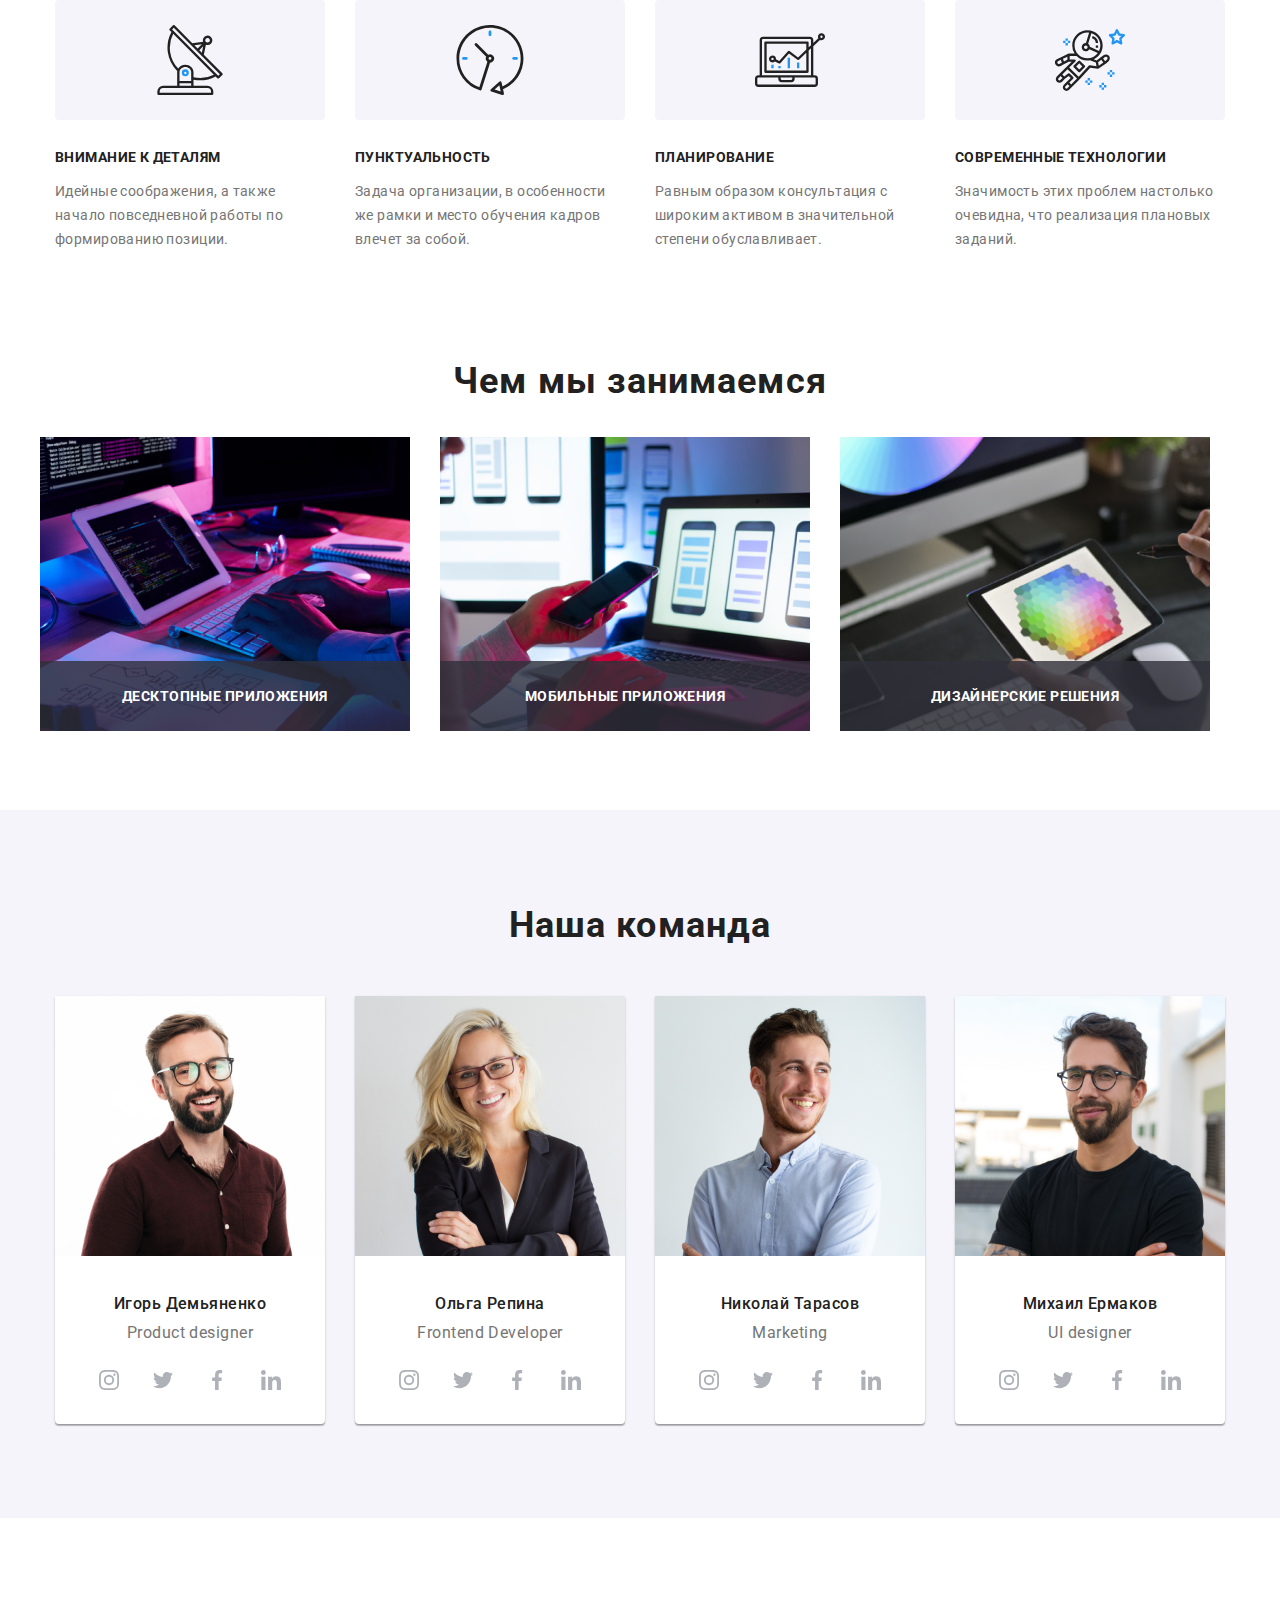
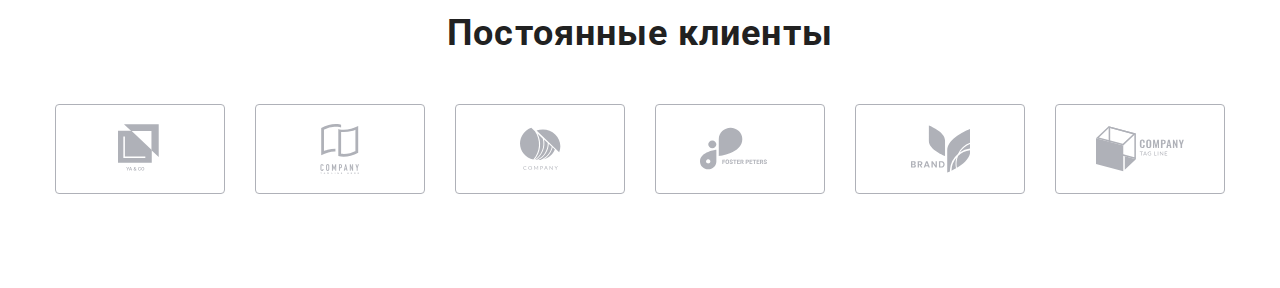
==== commit 1c58a2fa: "clients" ====
--- a/index.html
+++ b/index.html
@@ -405,61 +405,91 @@
       </section>
 
       <!-- Постоянные клиенты -->
-      <!-- <section class="clients">
-      <div class="container">
-        <h2 class="item-title">Постоянные клиенты</h2>
-        <ul class="list clients-icons">
-          <li class="clients-icons-item">
-            <a class="link clients-icons-link" href="https://instagram.com/" target="_blank" rel="noopener noreferer"
-              aria-label="Logo-1">
-              <svg class="clients-icons-svg" width="45" heigth="50">
-                <use href="./img/sprite.svg#logo-1"></use>
-              </svg>
-            </a>
-          </li>
-          <li class="clients-icons-item">
-            <a class="link clients-icons-link" href="https://instagram.com/" target="_blank" rel="noopener noreferer"
-              aria-label="Logo-2">
-              <svg class="clients-icons-svg" width="40" heigth="52">
-                <use href="./img/sprite.svg#logo-2"></use>
-              </svg>
-            </a>
-          </li>
-          <li class="clients-icons-item">
-            <a class="link clients-icons-link" href="https://instagram.com/" target="_blank" rel="noopener noreferer"
-              aria-label="Logo-3">
-              <svg class="clients-icons-svg" width="41" heigth="42.6">
-                <use href="./img/sprite.svg#logo-3"></use>
-              </svg>
-            </a>
-          </li>
-          <li class="clients-icons-item">
-            <a class="link clients-icons-link" href="https://instagram.com/" target="_blank" rel="noopener noreferer"
-              aria-label="Logo-4">
-              <svg class="clients-icons-svg" width="80" heigth="42">
-                <use href="./img/sprite.svg#logo-4"></use>
-              </svg>
-            </a>
-          </li>
-          <li class="clients-icons-item">
-            <a class="link clients-icons-link" href="https://instagram.com/" target="_blank" rel="noopener noreferer"
-              aria-label="Logo-5">
-              <svg class="clients-icons-svg" width="59" heigth="47">
-                <use href="./img/sprite.svg#logo-5"></use>
-              </svg>
-            </a>
-          </li>
-          <li class="clients-icons-item">
-            <a class="link clients-icons-link" href="https://instagram.com/" target="_blank" rel="noopener noreferer"
-              aria-label="Logo-6">
-              <svg class="clients-icons-svg" width="88.48" heigth="45.44">
-                <use href="./img/sprite.svg#logo-6"></use>
-              </svg>
-            </a>
-          </li>
-        </ul>
-       </div>
-     </section> -->
+      <section class="clients">
+        <div class="container">
+          <h2 class="item-title">Постоянные клиенты</h2>
+          <ul class="list clients-icons">
+            <li class="clients-icons-item">
+              <a
+                class="link clients-icons-link"
+                href="https://instagram.com/"
+                target="_blank"
+                rel="noopener noreferer"
+                aria-label="Logo-1"
+              >
+                <svg class="clients-icons-svg" width="45" heigth="50">
+                  <use href="./img/sprite.svg#logo-1"></use>
+                </svg>
+              </a>
+            </li>
+            <li class="clients-icons-item">
+              <a
+                class="link clients-icons-link"
+                href="https://instagram.com/"
+                target="_blank"
+                rel="noopener noreferer"
+                aria-label="Logo-2"
+              >
+                <svg class="clients-icons-svg" width="40" heigth="52">
+                  <use href="./img/sprite.svg#logo-2"></use>
+                </svg>
+              </a>
+            </li>
+            <li class="clients-icons-item">
+              <a
+                class="link clients-icons-link"
+                href="https://instagram.com/"
+                target="_blank"
+                rel="noopener noreferer"
+                aria-label="Logo-3"
+              >
+                <svg class="clients-icons-svg" width="41" heigth="42.6">
+                  <use href="./img/sprite.svg#logo-3"></use>
+                </svg>
+              </a>
+            </li>
+            <li class="clients-icons-item">
+              <a
+                class="link clients-icons-link"
+                href="https://instagram.com/"
+                target="_blank"
+                rel="noopener noreferer"
+                aria-label="Logo-4"
+              >
+                <svg class="clients-icons-svg" width="80" heigth="42">
+                  <use href="./img/sprite.svg#logo-4"></use>
+                </svg>
+              </a>
+            </li>
+            <li class="clients-icons-item">
+              <a
+                class="link clients-icons-link"
+                href="https://instagram.com/"
+                target="_blank"
+                rel="noopener noreferer"
+                aria-label="Logo-5"
+              >
+                <svg class="clients-icons-svg" width="59" heigth="47">
+                  <use href="./img/sprite.svg#logo-5"></use>
+                </svg>
+              </a>
+            </li>
+            <li class="clients-icons-item">
+              <a
+                class="link clients-icons-link"
+                href="https://instagram.com/"
+                target="_blank"
+                rel="noopener noreferer"
+                aria-label="Logo-6"
+              >
+                <svg class="clients-icons-svg" width="88.48" heigth="45.44">
+                  <use href="./img/sprite.svg#logo-6"></use>
+                </svg>
+              </a>
+            </li>
+          </ul>
+        </div>
+      </section>
     </main>
 
     <!-- Футер -->
--- a/css/main.min.css
+++ b/css/main.min.css
@@ -1,2 +1,2 @@
-:root{--main-text-cl: #757575;--accent-cl: #2196f3;--black: #212121;--white: #ffffff;--gray: rgba(255, 255, 255, 0.6);--dark-bg: #2f303a;--light-grey: #f5f4fa}html{box-sizing:border-box;overflow-x:hidden}*,*::before,*::after{box-sizing:inherit}img{display:inline-block;max-width:100%;height:auto}h1,h2,h3,h4 p{margin-top:0;margin-bottom:0}body{font-family:Roboto;font-size:14px;line-height:1.71;letter-spacing:0.03em;color:var(--main-text-cl);overflow-x:hidden}address{font-style:normal}.container{width:100%;padding-left:15px;padding-right:15px;margin-right:auto;margin-left:auto}@media (min-width: 480px){.container{width:480px}}@media (min-width: 768px){.container{width:768px}}@media (min-width: 1200px){.container{width:1200px}}.header{margin:0;padding-top:32px;padding-bottom:32px;width:100%}.header-border{border-bottom:1px solid #ececec}.header-portfolio{border-bottom:1px solid #ececec;margin-bottom:100px}.header .logo{margin-right:93px}.header-border .logo{margin-right:93px}.menu{display:inline-flex;padding-bottom:28px}.menu-item:not(:last-child){margin-right:40px}.mail-tel{display:flex;align-items:center}.mail{margin-right:50px}.header-container{display:flex;justify-content:flex-end;align-items:center}.link:hover,.link:focus{color:var(--accent-cl)}.current-page{position:relative;text-decoration:none;font-family:Roboto;font-weight:500;font-size:14px;line-height:1.14;letter-spacing:0.02em;color:var(--accent-cl)}.current-page:hover,.current-page:focus{color:var(--black)}.current-page::after{display:block;content:"";width:100%;height:4px;border-radius:2px;background-color:var(--accent-cl);position:absolute;top:51px;margin-left:auto;margin-right:auto}.link{color:inherit;text-decoration:none}.list{list-style:none;margin:0;padding:0}.link-logo{text-decoration:none;font-family:Raleway, Oleo Script;font-weight:700;font-size:26px;line-height:1.19;letter-spacing:0.03em;color:var(--accent-cl)}.link-logo-black{text-decoration:none;font-family:Raleway, Oleo Script;font-weight:700;font-size:26px;line-height:1.19;letter-spacing:0.03em;color:var(--black)}.link-logo-white{text-decoration:none;font-family:Raleway, Oleo Script;font-weight:700;font-size:26px;line-height:1.19;letter-spacing:0.03em;color:var(--white)}.menu-link{font-family:Roboto;font-weight:500;font-size:14px;line-height:1.14;letter-spacing:0.02em;color:var(--black);position:relative;margin-top:32px;margin-bottom:28px}.menu-link:hover::after,.menu-link:focus::after{color:var(--accent-cl);display:block;content:"";width:100%;height:4px;border-radius:2px;background-color:var(--accent-cl);position:absolute;margin-left:auto;margin-right:auto;margin-top:28px;top:23px}.menu-link-2{font-family:Roboto;font-weight:500;font-size:14px;line-height:1.14;letter-spacing:0.02em;color:var(--black);position:relative;margin-top:32px;margin-bottom:28px}.menu-link-2:hover::after,.menu-link-2:focus::after{color:var(--accent-cl);display:block;content:"";width:100%;height:4px;border-radius:2px;background-color:var(--accent-cl);position:absolute;margin-left:auto;margin-right:auto;margin-top:28px;top:18px}.item{display:block;align-items:center;justify-content:center}.icon-contact{width:16px;height:16px;margin-right:10px;fill:currentColor}.mail-menu-link{display:flex;font-family:Roboto;font-weight:500;font-size:14px;line-height:1.14;letter-spacing:0.02em;color:var(--main-text-cl)}.navigation{display:flex;align-items:center;margin-right:auto}.dark-bg{background-color:var(--dark-bg)}.overlay{background-color:var(--dark-bg);max-width:1600px;height:600px;margin-left:auto;margin-right:auto;background-image:linear-gradient(to right, rgba(47,48,58,0.4), rgba(47,48,58,0.4)),url("../img/bgr.jpg");background-repeat:no-repeat;background-position:center;background-size:cover}.hero{display:flex;padding-top:200px;padding-bottom:200px;text-align:center}.title{font-family:Roboto;font-weight:900;font-size:44px;line-height:1.36;text-align:center;letter-spacing:0.06em;text-transform:uppercase;color:var(--white)}.btn{display:inline-block;padding:10px 32px;min-width:200px;font-family:Roboto;font-weight:700;font-size:16px;line-height:1.875;letter-spacing:0.06em;color:var(--white);box-shadow:0px 4px 4px rgba(0,0,0,0.15);border-radius:4px;background-color:var(--accent-cl);margin-top:30px;cursor:pointer}.btn:hover,.btn:focus{color:var(--accent-cl);background-color:var(--white)}.btn-portfolio{display:inline-block;font-family:Roboto;font-weight:500;font-size:16px;line-height:1.625;text-align:center;letter-spacing:0.03em;color:var(--black);background-color:var(--light-grey);border:none;border-radius:4px;padding-top:6px;padding-right:22px;padding-bottom:6px;padding-left:22px;cursor:pointer}.btn-portfolio:hover,.btn-portfolio:focus{color:var(--white);background-color:var(--accent-cl)}.backdrop{position:fixed;top:0;left:0;right:0;bottom:0;background-color:rgba(0,0,0,0.2);opacity:1}.backdrop.is-hidden{visibility:hidden;opacity:0;pointer-events:none}.modal{position:absolute;top:50%;left:50%;transform:translate(-50%, -50%) scale(1);width:100%;max-width:528px;height:581px;background-color:var(--white);padding-top:40px;padding-bottom:40px;box-shadow:0px 1px 3px rgba(0,0,0,0.12),0px 1px 1px rgba(0,0,0,0.14),0px 2px 1px rgba(0,0,0,0.2);border-radius:4px;transition:transform 0.5s}.btn-close{position:absolute;top:8px;right:8px;display:flex;justify-content:center;align-items:center;border:1px solid rgba(0,0,0,0.1);border-radius:50%;width:30px;height:30px;margin-top:8px;margin-bottom:2px;padding:0;cursor:pointer;background-color:var(--white)}.btn-close:hover .btn-close-svg,.btn-close:focus .btn-close-svg{fill:var(--accent-cl)}.btn-close-svg{width:11px;height:11px;fill:var(--black)}.advantages{margin-bottom:94px}.heading{font-family:Roboto;font-weight:bold;font-size:14px;line-height:1.14;letter-spacing:0.03em;text-transform:uppercase;color:var(--black);margin-bottom:10px;text-align:center}@media (min-width: 768px){.heading{text-align:left}}@media (min-width: 768px){.flexbox{display:flex;flex-wrap:wrap;margin:-15px}}.content-box{display:block;align-items:center;justify-content:center;margin:15px}@media (min-width: 768px){.content-box{flex-basis:calc(100% / 2 - 30px)}}@media (min-width: 1200px){.content-box{flex-basis:calc(100% / 4 - 30px)}}.box{display:flex;align-items:center;justify-content:center;height:120px;background-color:var(--light-grey);margin-bottom:30px;border-radius:4px}.icon-box{display:flex;align-items:center;justify-content:center;width:70px;height:70px}.duties{margin-bottom:94px;display:none}@media (min-width: 1200px){.duties{display:block}}.duties-box{flex-basis:calc(100% / 3 - 30px);margin-right:30px;position:relative;display:flex}.img{display:block}.duties-title{font-family:Roboto;font-style:normal;font-weight:bold;font-size:14px;line-height:16px;text-align:center;letter-spacing:0.03em;text-transform:uppercase;color:var(--white);padding-top:27px;padding-bottom:27px;position:absolute;left:0;bottom:0;width:100%;background-color:rgba(47,48,58,0.8)}.crew-container{background-color:var(--light-grey);margin-bottom:94px;padding-top:94px;padding-bottom:94px}.item-title{font-family:Roboto;font-weight:bold;font-size:28px;line-height:1.17;text-align:center;letter-spacing:0.03em;color:var(--black);margin-bottom:50px}@media (min-width: 1200px){.item-title{font-size:36px}}.crew-list{display:flex;flex-wrap:wrap;justify-content:center}@media (min-width: 768px){.crew-list{display:flex;flex-wrap:wrap;margin-left:-30px;margin-top:-30px}}.crew-item{display:block;margin-bottom:30px;text-align:center;background-color:var(--white);box-shadow:0px 1px 3px rgba(0,0,0,0.12),0px 1px 1px rgba(0,0,0,0.14),0px 2px 1px rgba(0,0,0,0.2);border-radius:0px 0px 4px 4px;width:270px;height:428px;padding-bottom:30px}@media (min-width: 768px){.crew-item{flex-basis:calc(100% / 2 - 30px);max-width:270px;margin-left:30px;margin-top:30px;margin-bottom:0}}@media (min-width: 1200px){.crew-item{flex-basis:calc(100% / 4 - 30px);max-width:270px;margin-left:30px;margin-top:30px}}.crew-name{font-family:Roboto;font-weight:500;font-size:16px;line-height:1.19;text-align:center;letter-spacing:0.03em;color:var(--black);margin:0;margin-top:30px;margin-bottom:10px}.crew-position{font-family:Roboto;font-weight:normal;font-size:16px;line-height:1.19;text-align:center;letter-spacing:0.03em;color:var(--main-text-cl);margin:0;margin-bottom:16px}.social-icons{display:flex;justify-content:center}.social-icons-item:not(:last-child){margin-right:10px}.social-icons-link{display:flex;justify-content:center;align-items:center;width:44px;height:44px;background-color:var(--white);color:#afb1b8;border-radius:50%}.social-icons-svg{width:20px;height:20px;fill:currentColor}.social-icons-link:hover,.social-icons-link:focus{background-color:var(--accent-cl)}.social-icons-link:hover .social-icons-svg,.social-icons-link:focus .social-icons-svg{fill:var(--white)}.clients{padding-bottom:94px}.clients-icons{display:flex;justify-content:center}.clients-icons-item:not(:last-child){margin-right:30px}.clients-icons-link{display:flex;justify-content:center;align-items:center;width:170px;height:90px;background-color:var(--white);color:#afb1b8;border:1px solid #afb1b8;border-radius:4px}.clients-icons-svg{height:50px;fill:currentColor}.clients-icons-link:hover{border-color:var(--accent-cl)}.clients-icons-link:hover .clients-icons-svg,.clients-icons-link:focus .clients-icons-svg{fill:var(--accent-cl)}.footer{display:flex}.contacts{margin-right:70px}.icon-footer{padding-top:12px}.footer-container{padding-top:60px;padding-bottom:60px}.footer-list{margin-top:20px;margin-bottom:9px;width:212px}.footer-mail{margin-bottom:9px}.adress{font-family:Roboto;font-weight:normal;font-size:14px;line-height:1.71;letter-spacing:0.03em;color:var(--white)}.mail-menu{font-family:Roboto;font-weight:normal;font-size:14px;line-height:1.71;letter-spacing:0.03em;color:var(--gray)}.join{display:block;font-family:Roboto;font-style:normal;font-weight:bold;font-size:14px;line-height:16px;letter-spacing:0.03em;color:var(--white);margin:0;margin-bottom:20px}.footer-icons-link{display:flex;justify-content:center;align-items:center;width:44px;height:44px;background-color:rgba(255,255,255,0.1);color:#afb1b8;border-radius:50%}.footer-icons-svg{width:20px;height:20px;fill:var(--white)}.footer-icons-link:hover,.footer-icons-link:focus{background-color:var(--accent-cl)}.submit{padding-top:12px;margin-left:93px;display:block;align-items:column}.submit-item{display:flex}.submit-form{display:flex;flex-wrap:wrap}.submit-input::placeholder{font-weight:normal;font-size:16px;line-height:1.25;letter-spacing:0.03em;color:rgba(255,255,255,0.6)}.submit-input{background-color:var(--dark-bg);margin:0;width:358px;height:50px;padding-left:16px;padding-top:15px;padding-bottom:15px;border:1px solid rgba(255,255,255,0.3);border-radius:4px}.button-form{margin-left:auto;margin-right:auto;margin-top:30px;display:block;padding-left:29px;padding-right:8px;padding-top:10px;padding-bottom:10px;min-width:200px;font-family:Roboto;font-style:normal;font-weight:bold;font-size:16px;line-height:1.87;letter-spacing:0.06em;color:var(--white);box-shadow:0px 4px 4px rgba(0,0,0,0.15);border-radius:4px;background-color:var(--accent-cl);cursor:pointer}.submit-input{font-family:Roboto;font-style:normal;font-weight:bold;font-size:16px;line-height:1.87;letter-spacing:0.06em;color:var(--white)}.button-submit{margin-left:12px;display:flex;justify-content:center;padding-left:29px;padding-right:8px;padding-top:10px;padding-bottom:10px;min-width:200px;font-family:Roboto;font-style:normal;font-weight:bold;font-size:16px;line-height:1.87;letter-spacing:0.06em;color:var(--white);box-shadow:0px 4px 4px rgba(0,0,0,0.15);border-radius:4px;background-color:var(--accent-cl);cursor:pointer}.submit-svg{width:24px;height:24px;margin-left:10px;fill:currentColor}.button-submit:hover,.button-submit:focus{background-color:var(--white);color:var(--accent-cl)}.button-submit:hover .submit-svg,.button-submit:focus .submit-svg{fill:var(--accent-cl)}textarea{resize:none}.form-title{margin:0;font-weight:bold;font-size:20px;line-height:23px;text-align:center;letter-spacing:0.03em;color:var(--black);margin-bottom:12px}.form{width:448px;margin-left:auto;margin-right:auto}.form-field{margin-bottom:10px;display:flex;flex-direction:column;position:relative}.form-label{font-family:Roboto;font-style:normal;font-weight:normal;font-size:12px;line-height:14px;letter-spacing:0.01em;color:var(--main-text-cl)}.form-input{margin:0;height:40px;padding-left:42px;padding-top:12px;padding-bottom:12px;border:1px solid rgba(33,33,33,0.2);border-radius:4px;outline:none}.form-input:focus{border-color:var(--accent-cl)}.form-input:focus+.form-label-svg{fill:var(--accent-cl)}.form-field label{margin-bottom:4px}.form-label-svg{position:absolute;width:15px;height:15px;top:31px;left:15px;z-index:2}.label-comment{font-style:normal;font-weight:normal;font-size:12px;line-height:14px;letter-spacing:0.01em;color:var(--main-text-cl)}.comment{margin-bottom:20px;display:flex;flex-direction:column}.comment label{margin-bottom:4px}.comment textarea{margin:0;padding:12px 16px;border:1px solid rgba(33,33,33,0.2);border-radius:4px;width:100%;height:120px;outline:none}.comment textarea::placeholder{font-weight:normal;font-size:14px;line-height:16px;letter-spacing:0.01em;color:rgba(117,117,117,0.5)}.textarea:focus{border-color:var(--accent-cl)}.checkbox{display:flex;justify-content:center;align-items:center}.agreement-link{flex:wrap;color:var(--accent-cl);text-decoration:underline}.argeement-label{display:block;margin-left:7px}.checkbox-input{appearance:none;-webkit-appearance:none;-moz-appearance:none}.check-icon{display:inline-block;width:15px;height:15px;border:2px solid var(--black);border-radius:4px}.checkbox-input:checked+.check-icon{background-color:var(--accent-cl);background-image:url(../img/icon-check-blue.svg);background-size:contain;background-repeat:no-repeat;background-origin:border-box;border-color:transparent}
+:root{--main-text-cl: #757575;--accent-cl: #2196f3;--black: #212121;--white: #ffffff;--gray: rgba(255, 255, 255, 0.6);--dark-bg: #2f303a;--light-grey: #f5f4fa}html{box-sizing:border-box;overflow-x:hidden}*,*::before,*::after{box-sizing:inherit}img{display:inline-block;max-width:100%;height:auto}h1,h2,h3,h4 p{margin-top:0;margin-bottom:0}body{font-family:Roboto;font-size:14px;line-height:1.71;letter-spacing:0.03em;color:var(--main-text-cl);overflow-x:hidden}address{font-style:normal}.container{width:100%;padding-left:15px;padding-right:15px;margin-right:auto;margin-left:auto}@media (min-width: 480px){.container{width:480px}}@media (min-width: 768px){.container{width:768px}}@media (min-width: 1200px){.container{width:1200px}}.header{margin:0;padding-top:32px;padding-bottom:32px;width:100%}.header-border{border-bottom:1px solid #ececec}.header-portfolio{border-bottom:1px solid #ececec;margin-bottom:100px}.header .logo{margin-right:93px}.header-border .logo{margin-right:93px}.menu{display:inline-flex;padding-bottom:28px}.menu-item:not(:last-child){margin-right:40px}.mail-tel{display:flex;align-items:center}.mail{margin-right:50px}.header-container{display:flex;justify-content:flex-end;align-items:center}.link:hover,.link:focus{color:var(--accent-cl)}.current-page{position:relative;text-decoration:none;font-family:Roboto;font-weight:500;font-size:14px;line-height:1.14;letter-spacing:0.02em;color:var(--accent-cl)}.current-page:hover,.current-page:focus{color:var(--black)}.current-page::after{display:block;content:"";width:100%;height:4px;border-radius:2px;background-color:var(--accent-cl);position:absolute;top:51px;margin-left:auto;margin-right:auto}.link{color:inherit;text-decoration:none}.list{list-style:none;margin:0;padding:0}.link-logo{text-decoration:none;font-family:Raleway, Oleo Script;font-weight:700;font-size:26px;line-height:1.19;letter-spacing:0.03em;color:var(--accent-cl)}.link-logo-black{text-decoration:none;font-family:Raleway, Oleo Script;font-weight:700;font-size:26px;line-height:1.19;letter-spacing:0.03em;color:var(--black)}.link-logo-white{text-decoration:none;font-family:Raleway, Oleo Script;font-weight:700;font-size:26px;line-height:1.19;letter-spacing:0.03em;color:var(--white)}.menu-link{font-family:Roboto;font-weight:500;font-size:14px;line-height:1.14;letter-spacing:0.02em;color:var(--black);position:relative;margin-top:32px;margin-bottom:28px}.menu-link:hover::after,.menu-link:focus::after{color:var(--accent-cl);display:block;content:"";width:100%;height:4px;border-radius:2px;background-color:var(--accent-cl);position:absolute;margin-left:auto;margin-right:auto;margin-top:28px;top:23px}.menu-link-2{font-family:Roboto;font-weight:500;font-size:14px;line-height:1.14;letter-spacing:0.02em;color:var(--black);position:relative;margin-top:32px;margin-bottom:28px}.menu-link-2:hover::after,.menu-link-2:focus::after{color:var(--accent-cl);display:block;content:"";width:100%;height:4px;border-radius:2px;background-color:var(--accent-cl);position:absolute;margin-left:auto;margin-right:auto;margin-top:28px;top:18px}.item{display:block;align-items:center;justify-content:center}.icon-contact{width:16px;height:16px;margin-right:10px;fill:currentColor}.mail-menu-link{display:flex;font-family:Roboto;font-weight:500;font-size:14px;line-height:1.14;letter-spacing:0.02em;color:var(--main-text-cl)}.navigation{display:flex;align-items:center;margin-right:auto}.dark-bg{background-color:var(--dark-bg)}.overlay{background-color:var(--dark-bg);max-width:1600px;height:600px;margin-left:auto;margin-right:auto;background-image:linear-gradient(to right, rgba(47,48,58,0.4), rgba(47,48,58,0.4)),url("../img/bgr.jpg");background-repeat:no-repeat;background-position:center;background-size:cover}.hero{display:flex;padding-top:200px;padding-bottom:200px;text-align:center}.title{font-family:Roboto;font-weight:900;font-size:44px;line-height:1.36;text-align:center;letter-spacing:0.06em;text-transform:uppercase;color:var(--white)}.btn{display:inline-block;padding:10px 32px;min-width:200px;font-family:Roboto;font-weight:700;font-size:16px;line-height:1.875;letter-spacing:0.06em;color:var(--white);box-shadow:0px 4px 4px rgba(0,0,0,0.15);border-radius:4px;background-color:var(--accent-cl);margin-top:30px;cursor:pointer}.btn:hover,.btn:focus{color:var(--accent-cl);background-color:var(--white)}.btn-portfolio{display:inline-block;font-family:Roboto;font-weight:500;font-size:16px;line-height:1.625;text-align:center;letter-spacing:0.03em;color:var(--black);background-color:var(--light-grey);border:none;border-radius:4px;padding-top:6px;padding-right:22px;padding-bottom:6px;padding-left:22px;cursor:pointer}.btn-portfolio:hover,.btn-portfolio:focus{color:var(--white);background-color:var(--accent-cl)}.backdrop{position:fixed;top:0;left:0;right:0;bottom:0;background-color:rgba(0,0,0,0.2);opacity:1}.backdrop.is-hidden{visibility:hidden;opacity:0;pointer-events:none}.modal{position:absolute;top:50%;left:50%;transform:translate(-50%, -50%) scale(1);width:100%;max-width:528px;height:581px;background-color:var(--white);padding-top:40px;padding-bottom:40px;box-shadow:0px 1px 3px rgba(0,0,0,0.12),0px 1px 1px rgba(0,0,0,0.14),0px 2px 1px rgba(0,0,0,0.2);border-radius:4px;transition:transform 0.5s}.btn-close{position:absolute;top:8px;right:8px;display:flex;justify-content:center;align-items:center;border:1px solid rgba(0,0,0,0.1);border-radius:50%;width:30px;height:30px;margin-top:8px;margin-bottom:2px;padding:0;cursor:pointer;background-color:var(--white)}.btn-close:hover .btn-close-svg,.btn-close:focus .btn-close-svg{fill:var(--accent-cl)}.btn-close-svg{width:11px;height:11px;fill:var(--black)}.advantages{margin-bottom:94px}.heading{font-family:Roboto;font-weight:bold;font-size:14px;line-height:1.14;letter-spacing:0.03em;text-transform:uppercase;color:var(--black);margin-bottom:10px;text-align:center}@media (min-width: 768px){.heading{text-align:left}}@media (min-width: 768px){.flexbox{display:flex;flex-wrap:wrap;margin:-15px}}.content-box{display:block;align-items:center;justify-content:center;margin:15px}@media (min-width: 768px){.content-box{flex-basis:calc(100% / 2 - 30px)}}@media (min-width: 1200px){.content-box{flex-basis:calc(100% / 4 - 30px)}}.box{display:flex;align-items:center;justify-content:center;height:120px;background-color:var(--light-grey);margin-bottom:30px;border-radius:4px}.icon-box{display:flex;align-items:center;justify-content:center;width:70px;height:70px}.duties{margin-bottom:94px;display:none}@media (min-width: 1200px){.duties{display:block}}.duties-box{flex-basis:calc(100% / 3 - 30px);margin-right:30px;position:relative;display:flex}.img{display:block}.duties-title{font-family:Roboto;font-style:normal;font-weight:bold;font-size:14px;line-height:16px;text-align:center;letter-spacing:0.03em;text-transform:uppercase;color:var(--white);padding-top:27px;padding-bottom:27px;position:absolute;left:0;bottom:0;width:100%;background-color:rgba(47,48,58,0.8)}.crew-container{background-color:var(--light-grey);margin-bottom:94px;padding-top:94px;padding-bottom:94px}.item-title{font-family:Roboto;font-weight:bold;font-size:28px;line-height:1.17;text-align:center;letter-spacing:0.03em;color:var(--black);margin-bottom:50px}@media (min-width: 1200px){.item-title{font-size:36px}}.crew-list{display:flex;flex-wrap:wrap;justify-content:center}@media (min-width: 768px){.crew-list{display:flex;flex-wrap:wrap;margin-left:-30px;margin-top:-30px}}.crew-item{display:block;margin-bottom:30px;text-align:center;background-color:var(--white);box-shadow:0px 1px 3px rgba(0,0,0,0.12),0px 1px 1px rgba(0,0,0,0.14),0px 2px 1px rgba(0,0,0,0.2);border-radius:0px 0px 4px 4px;width:270px;height:428px;padding-bottom:30px}@media (min-width: 768px){.crew-item{flex-basis:calc(100% / 2 - 30px);max-width:270px;margin-left:30px;margin-top:30px;margin-bottom:0}}@media (min-width: 1200px){.crew-item{flex-basis:calc(100% / 4 - 30px);max-width:270px;margin-left:30px;margin-top:30px}}.crew-name{font-family:Roboto;font-weight:500;font-size:16px;line-height:1.19;text-align:center;letter-spacing:0.03em;color:var(--black);margin:0;margin-top:30px;margin-bottom:10px}.crew-position{font-family:Roboto;font-weight:normal;font-size:16px;line-height:1.19;text-align:center;letter-spacing:0.03em;color:var(--main-text-cl);margin:0;margin-bottom:16px}.social-icons{display:flex;justify-content:center}.social-icons-item:not(:last-child){margin-right:10px}.social-icons-link{display:flex;justify-content:center;align-items:center;width:44px;height:44px;background-color:var(--white);color:#afb1b8;border-radius:50%}.social-icons-svg{width:20px;height:20px;fill:currentColor}.social-icons-link:hover,.social-icons-link:focus{background-color:var(--accent-cl)}.social-icons-link:hover .social-icons-svg,.social-icons-link:focus .social-icons-svg{fill:var(--white)}.clients{padding-bottom:94px}.clients-icons{display:flex;flex-wrap:wrap;justify-content:center;margin:-15px}.clients-icons-item{display:flex;margin:15px}.clients-icons-link{display:flex;justify-content:center;align-items:center;width:170px;height:90px;background-color:var(--white);color:#afb1b8;border:1px solid #afb1b8;border-radius:4px}.clients-icons-svg{height:50px;fill:currentColor}.clients-icons-link:hover{border-color:var(--accent-cl)}.clients-icons-link:hover .clients-icons-svg,.clients-icons-link:focus .clients-icons-svg{fill:var(--accent-cl)}.footer{display:flex}.contacts{margin-right:70px}.icon-footer{padding-top:12px}.footer-container{padding-top:60px;padding-bottom:60px}.footer-list{margin-top:20px;margin-bottom:9px;width:212px}.footer-mail{margin-bottom:9px}.adress{font-family:Roboto;font-weight:normal;font-size:14px;line-height:1.71;letter-spacing:0.03em;color:var(--white)}.mail-menu{font-family:Roboto;font-weight:normal;font-size:14px;line-height:1.71;letter-spacing:0.03em;color:var(--gray)}.join{display:block;font-family:Roboto;font-style:normal;font-weight:bold;font-size:14px;line-height:16px;letter-spacing:0.03em;color:var(--white);margin:0;margin-bottom:20px}.footer-icons-link{display:flex;justify-content:center;align-items:center;width:44px;height:44px;background-color:rgba(255,255,255,0.1);color:#afb1b8;border-radius:50%}.footer-icons-svg{width:20px;height:20px;fill:var(--white)}.footer-icons-link:hover,.footer-icons-link:focus{background-color:var(--accent-cl)}.submit{padding-top:12px;margin-left:93px;display:block;align-items:column}.submit-item{display:flex}.submit-form{display:flex;flex-wrap:wrap}.submit-input::placeholder{font-weight:normal;font-size:16px;line-height:1.25;letter-spacing:0.03em;color:rgba(255,255,255,0.6)}.submit-input{background-color:var(--dark-bg);margin:0;width:358px;height:50px;padding-left:16px;padding-top:15px;padding-bottom:15px;border:1px solid rgba(255,255,255,0.3);border-radius:4px}.button-form{margin-left:auto;margin-right:auto;margin-top:30px;display:block;padding-left:29px;padding-right:8px;padding-top:10px;padding-bottom:10px;min-width:200px;font-family:Roboto;font-style:normal;font-weight:bold;font-size:16px;line-height:1.87;letter-spacing:0.06em;color:var(--white);box-shadow:0px 4px 4px rgba(0,0,0,0.15);border-radius:4px;background-color:var(--accent-cl);cursor:pointer}.submit-input{font-family:Roboto;font-style:normal;font-weight:bold;font-size:16px;line-height:1.87;letter-spacing:0.06em;color:var(--white)}.button-submit{margin-left:12px;display:flex;justify-content:center;padding-left:29px;padding-right:8px;padding-top:10px;padding-bottom:10px;min-width:200px;font-family:Roboto;font-style:normal;font-weight:bold;font-size:16px;line-height:1.87;letter-spacing:0.06em;color:var(--white);box-shadow:0px 4px 4px rgba(0,0,0,0.15);border-radius:4px;background-color:var(--accent-cl);cursor:pointer}.submit-svg{width:24px;height:24px;margin-left:10px;fill:currentColor}.button-submit:hover,.button-submit:focus{background-color:var(--white);color:var(--accent-cl)}.button-submit:hover .submit-svg,.button-submit:focus .submit-svg{fill:var(--accent-cl)}textarea{resize:none}.form-title{margin:0;font-weight:bold;font-size:20px;line-height:23px;text-align:center;letter-spacing:0.03em;color:var(--black);margin-bottom:12px}.form{width:448px;margin-left:auto;margin-right:auto}.form-field{margin-bottom:10px;display:flex;flex-direction:column;position:relative}.form-label{font-family:Roboto;font-style:normal;font-weight:normal;font-size:12px;line-height:14px;letter-spacing:0.01em;color:var(--main-text-cl)}.form-input{margin:0;height:40px;padding-left:42px;padding-top:12px;padding-bottom:12px;border:1px solid rgba(33,33,33,0.2);border-radius:4px;outline:none}.form-input:focus{border-color:var(--accent-cl)}.form-input:focus+.form-label-svg{fill:var(--accent-cl)}.form-field label{margin-bottom:4px}.form-label-svg{position:absolute;width:15px;height:15px;top:31px;left:15px;z-index:2}.label-comment{font-style:normal;font-weight:normal;font-size:12px;line-height:14px;letter-spacing:0.01em;color:var(--main-text-cl)}.comment{margin-bottom:20px;display:flex;flex-direction:column}.comment label{margin-bottom:4px}.comment textarea{margin:0;padding:12px 16px;border:1px solid rgba(33,33,33,0.2);border-radius:4px;width:100%;height:120px;outline:none}.comment textarea::placeholder{font-weight:normal;font-size:14px;line-height:16px;letter-spacing:0.01em;color:rgba(117,117,117,0.5)}.textarea:focus{border-color:var(--accent-cl)}.checkbox{display:flex;justify-content:center;align-items:center}.agreement-link{flex:wrap;color:var(--accent-cl);text-decoration:underline}.argeement-label{display:block;margin-left:7px}.checkbox-input{appearance:none;-webkit-appearance:none;-moz-appearance:none}.check-icon{display:inline-block;width:15px;height:15px;border:2px solid var(--black);border-radius:4px}.checkbox-input:checked+.check-icon{background-color:var(--accent-cl);background-image:url(../img/icon-check-blue.svg);background-size:contain;background-repeat:no-repeat;background-origin:border-box;border-color:transparent}
 /*# sourceMappingURL=main.min.css.map */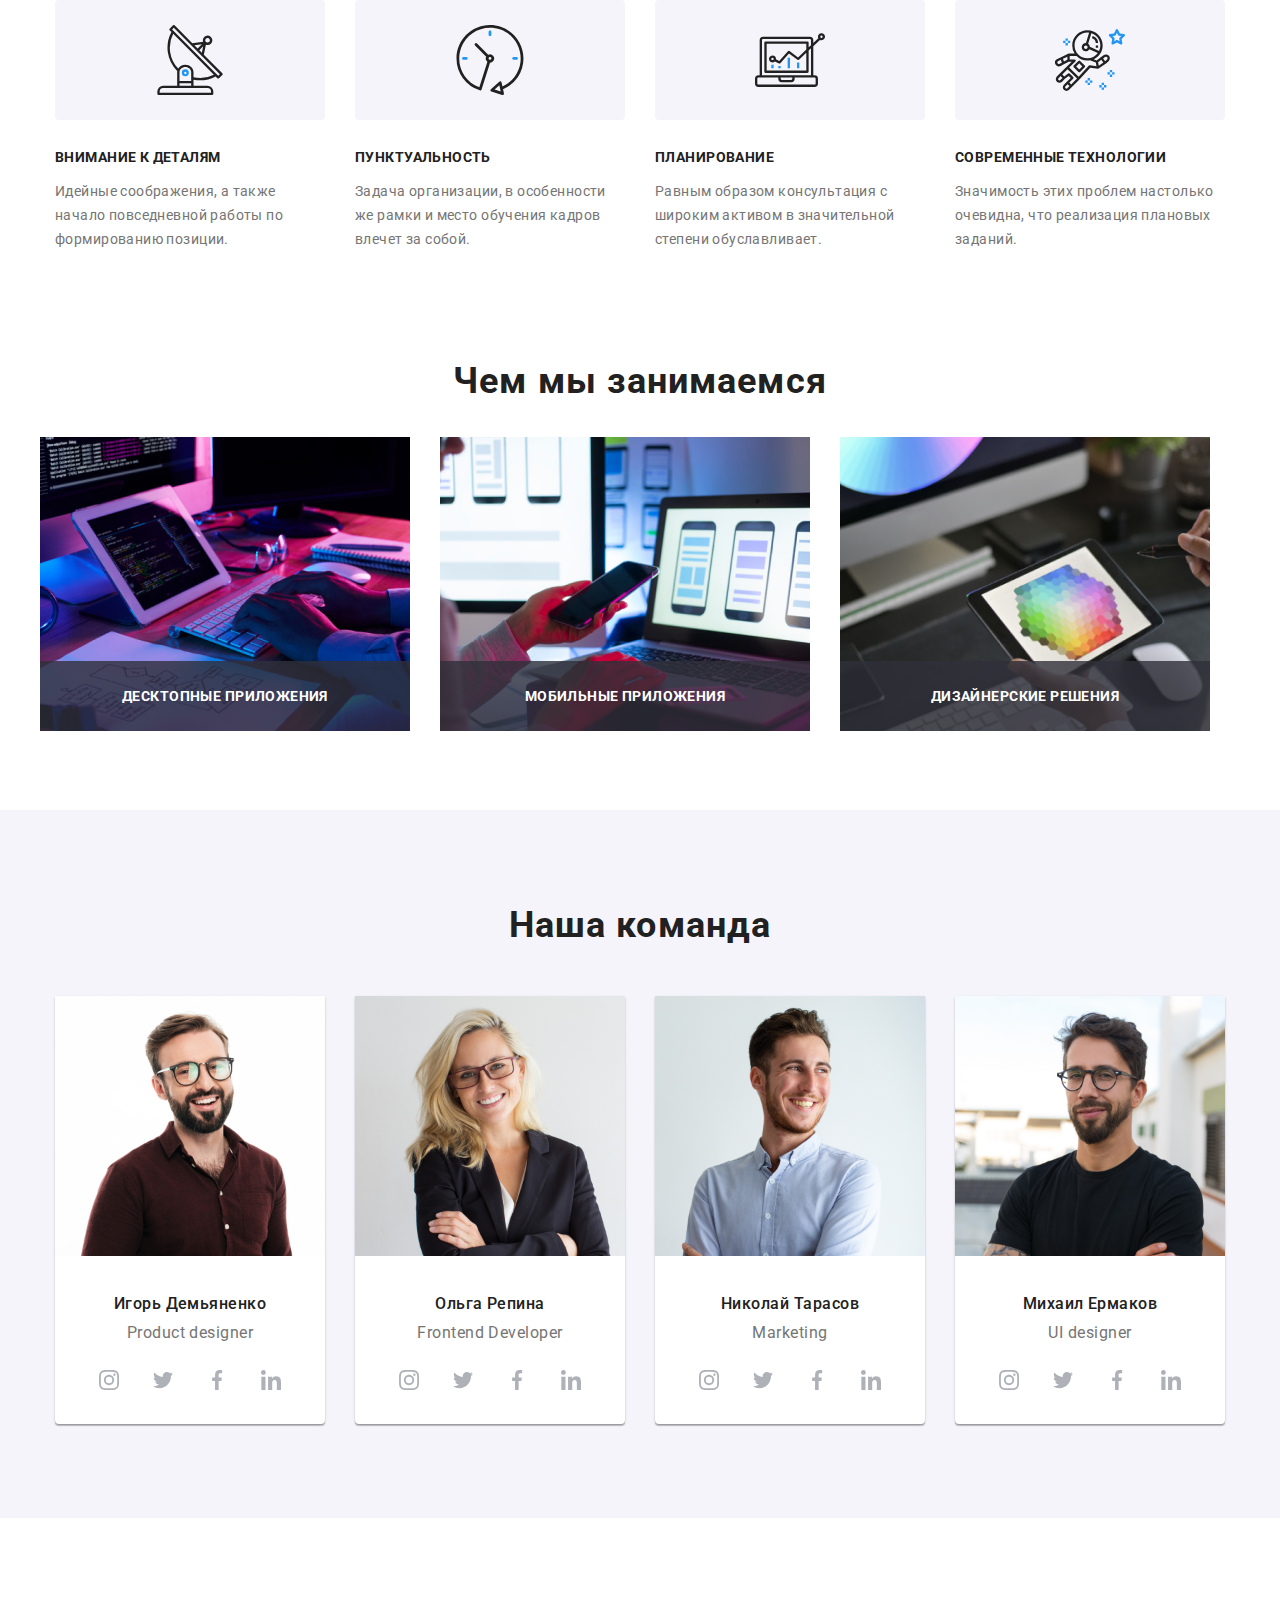
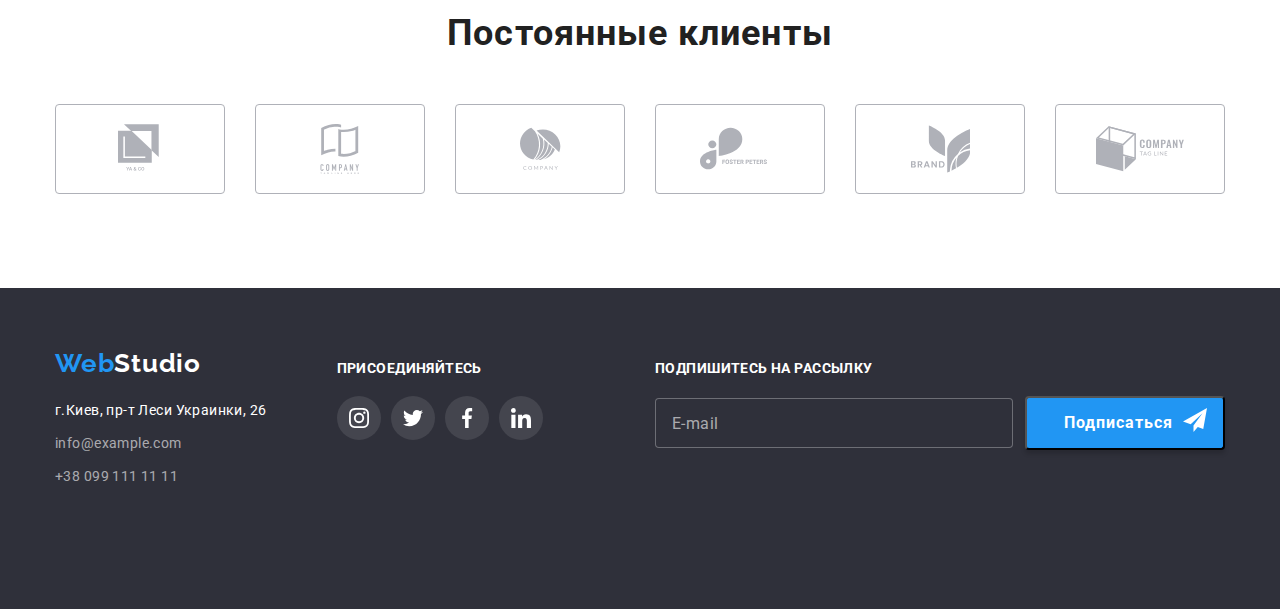
==== commit 09eb92fc: "footer" ====
--- a/index.html
+++ b/index.html
@@ -493,12 +493,14 @@
     </main>
 
     <!-- Футер -->
-    <!-- <footer class="dark-bg">
+    <footer class="dark-bg">
        <div class="container footer-container footer">
+
+    <div class="footer-tablet">
        <div id="contacts" class="contacts">
-         <a href="./index.html" class="link-logo">Web<span class="link-logo-white">Studio</span></a>
+         <a href="./index.html" class="link-logo link-logo-footer">Web<span class="link-logo-white">Studio</span></a>
          <address>
-          <ul class="list">
+          <ul class="list footer-adress">
            <li class="footer-list">
              <a
               href="https://goo.gl/maps/73yQ8bq3998Z3wym6"
@@ -559,6 +561,8 @@
          </address>
         </div>
 
+    </div>
+
         <div class="submit">
           <b class="join">ПОДПИШИТЕСЬ НА РАССЫЛКУ</b>
 
@@ -576,7 +580,7 @@
 
         </div>
       </div>
-    </footer> -->
+    </footer>
 
     <div class="backdrop is-hidden" data-modal>
       <div class="modal">
--- a/css/main.min.css
+++ b/css/main.min.css
@@ -1,2 +1,2 @@
-:root{--main-text-cl: #757575;--accent-cl: #2196f3;--black: #212121;--white: #ffffff;--gray: rgba(255, 255, 255, 0.6);--dark-bg: #2f303a;--light-grey: #f5f4fa}html{box-sizing:border-box;overflow-x:hidden}*,*::before,*::after{box-sizing:inherit}img{display:inline-block;max-width:100%;height:auto}h1,h2,h3,h4 p{margin-top:0;margin-bottom:0}body{font-family:Roboto;font-size:14px;line-height:1.71;letter-spacing:0.03em;color:var(--main-text-cl);overflow-x:hidden}address{font-style:normal}.container{width:100%;padding-left:15px;padding-right:15px;margin-right:auto;margin-left:auto}@media (min-width: 480px){.container{width:480px}}@media (min-width: 768px){.container{width:768px}}@media (min-width: 1200px){.container{width:1200px}}.header{margin:0;padding-top:32px;padding-bottom:32px;width:100%}.header-border{border-bottom:1px solid #ececec}.header-portfolio{border-bottom:1px solid #ececec;margin-bottom:100px}.header .logo{margin-right:93px}.header-border .logo{margin-right:93px}.menu{display:inline-flex;padding-bottom:28px}.menu-item:not(:last-child){margin-right:40px}.mail-tel{display:flex;align-items:center}.mail{margin-right:50px}.header-container{display:flex;justify-content:flex-end;align-items:center}.link:hover,.link:focus{color:var(--accent-cl)}.current-page{position:relative;text-decoration:none;font-family:Roboto;font-weight:500;font-size:14px;line-height:1.14;letter-spacing:0.02em;color:var(--accent-cl)}.current-page:hover,.current-page:focus{color:var(--black)}.current-page::after{display:block;content:"";width:100%;height:4px;border-radius:2px;background-color:var(--accent-cl);position:absolute;top:51px;margin-left:auto;margin-right:auto}.link{color:inherit;text-decoration:none}.list{list-style:none;margin:0;padding:0}.link-logo{text-decoration:none;font-family:Raleway, Oleo Script;font-weight:700;font-size:26px;line-height:1.19;letter-spacing:0.03em;color:var(--accent-cl)}.link-logo-black{text-decoration:none;font-family:Raleway, Oleo Script;font-weight:700;font-size:26px;line-height:1.19;letter-spacing:0.03em;color:var(--black)}.link-logo-white{text-decoration:none;font-family:Raleway, Oleo Script;font-weight:700;font-size:26px;line-height:1.19;letter-spacing:0.03em;color:var(--white)}.menu-link{font-family:Roboto;font-weight:500;font-size:14px;line-height:1.14;letter-spacing:0.02em;color:var(--black);position:relative;margin-top:32px;margin-bottom:28px}.menu-link:hover::after,.menu-link:focus::after{color:var(--accent-cl);display:block;content:"";width:100%;height:4px;border-radius:2px;background-color:var(--accent-cl);position:absolute;margin-left:auto;margin-right:auto;margin-top:28px;top:23px}.menu-link-2{font-family:Roboto;font-weight:500;font-size:14px;line-height:1.14;letter-spacing:0.02em;color:var(--black);position:relative;margin-top:32px;margin-bottom:28px}.menu-link-2:hover::after,.menu-link-2:focus::after{color:var(--accent-cl);display:block;content:"";width:100%;height:4px;border-radius:2px;background-color:var(--accent-cl);position:absolute;margin-left:auto;margin-right:auto;margin-top:28px;top:18px}.item{display:block;align-items:center;justify-content:center}.icon-contact{width:16px;height:16px;margin-right:10px;fill:currentColor}.mail-menu-link{display:flex;font-family:Roboto;font-weight:500;font-size:14px;line-height:1.14;letter-spacing:0.02em;color:var(--main-text-cl)}.navigation{display:flex;align-items:center;margin-right:auto}.dark-bg{background-color:var(--dark-bg)}.overlay{background-color:var(--dark-bg);max-width:1600px;height:600px;margin-left:auto;margin-right:auto;background-image:linear-gradient(to right, rgba(47,48,58,0.4), rgba(47,48,58,0.4)),url("../img/bgr.jpg");background-repeat:no-repeat;background-position:center;background-size:cover}.hero{display:flex;padding-top:200px;padding-bottom:200px;text-align:center}.title{font-family:Roboto;font-weight:900;font-size:44px;line-height:1.36;text-align:center;letter-spacing:0.06em;text-transform:uppercase;color:var(--white)}.btn{display:inline-block;padding:10px 32px;min-width:200px;font-family:Roboto;font-weight:700;font-size:16px;line-height:1.875;letter-spacing:0.06em;color:var(--white);box-shadow:0px 4px 4px rgba(0,0,0,0.15);border-radius:4px;background-color:var(--accent-cl);margin-top:30px;cursor:pointer}.btn:hover,.btn:focus{color:var(--accent-cl);background-color:var(--white)}.btn-portfolio{display:inline-block;font-family:Roboto;font-weight:500;font-size:16px;line-height:1.625;text-align:center;letter-spacing:0.03em;color:var(--black);background-color:var(--light-grey);border:none;border-radius:4px;padding-top:6px;padding-right:22px;padding-bottom:6px;padding-left:22px;cursor:pointer}.btn-portfolio:hover,.btn-portfolio:focus{color:var(--white);background-color:var(--accent-cl)}.backdrop{position:fixed;top:0;left:0;right:0;bottom:0;background-color:rgba(0,0,0,0.2);opacity:1}.backdrop.is-hidden{visibility:hidden;opacity:0;pointer-events:none}.modal{position:absolute;top:50%;left:50%;transform:translate(-50%, -50%) scale(1);width:100%;max-width:528px;height:581px;background-color:var(--white);padding-top:40px;padding-bottom:40px;box-shadow:0px 1px 3px rgba(0,0,0,0.12),0px 1px 1px rgba(0,0,0,0.14),0px 2px 1px rgba(0,0,0,0.2);border-radius:4px;transition:transform 0.5s}.btn-close{position:absolute;top:8px;right:8px;display:flex;justify-content:center;align-items:center;border:1px solid rgba(0,0,0,0.1);border-radius:50%;width:30px;height:30px;margin-top:8px;margin-bottom:2px;padding:0;cursor:pointer;background-color:var(--white)}.btn-close:hover .btn-close-svg,.btn-close:focus .btn-close-svg{fill:var(--accent-cl)}.btn-close-svg{width:11px;height:11px;fill:var(--black)}.advantages{margin-bottom:94px}.heading{font-family:Roboto;font-weight:bold;font-size:14px;line-height:1.14;letter-spacing:0.03em;text-transform:uppercase;color:var(--black);margin-bottom:10px;text-align:center}@media (min-width: 768px){.heading{text-align:left}}@media (min-width: 768px){.flexbox{display:flex;flex-wrap:wrap;margin:-15px}}.content-box{display:block;align-items:center;justify-content:center;margin:15px}@media (min-width: 768px){.content-box{flex-basis:calc(100% / 2 - 30px)}}@media (min-width: 1200px){.content-box{flex-basis:calc(100% / 4 - 30px)}}.box{display:flex;align-items:center;justify-content:center;height:120px;background-color:var(--light-grey);margin-bottom:30px;border-radius:4px}.icon-box{display:flex;align-items:center;justify-content:center;width:70px;height:70px}.duties{margin-bottom:94px;display:none}@media (min-width: 1200px){.duties{display:block}}.duties-box{flex-basis:calc(100% / 3 - 30px);margin-right:30px;position:relative;display:flex}.img{display:block}.duties-title{font-family:Roboto;font-style:normal;font-weight:bold;font-size:14px;line-height:16px;text-align:center;letter-spacing:0.03em;text-transform:uppercase;color:var(--white);padding-top:27px;padding-bottom:27px;position:absolute;left:0;bottom:0;width:100%;background-color:rgba(47,48,58,0.8)}.crew-container{background-color:var(--light-grey);margin-bottom:94px;padding-top:94px;padding-bottom:94px}.item-title{font-family:Roboto;font-weight:bold;font-size:28px;line-height:1.17;text-align:center;letter-spacing:0.03em;color:var(--black);margin-bottom:50px}@media (min-width: 1200px){.item-title{font-size:36px}}.crew-list{display:flex;flex-wrap:wrap;justify-content:center}@media (min-width: 768px){.crew-list{display:flex;flex-wrap:wrap;margin-left:-30px;margin-top:-30px}}.crew-item{display:block;margin-bottom:30px;text-align:center;background-color:var(--white);box-shadow:0px 1px 3px rgba(0,0,0,0.12),0px 1px 1px rgba(0,0,0,0.14),0px 2px 1px rgba(0,0,0,0.2);border-radius:0px 0px 4px 4px;width:270px;height:428px;padding-bottom:30px}@media (min-width: 768px){.crew-item{flex-basis:calc(100% / 2 - 30px);max-width:270px;margin-left:30px;margin-top:30px;margin-bottom:0}}@media (min-width: 1200px){.crew-item{flex-basis:calc(100% / 4 - 30px);max-width:270px;margin-left:30px;margin-top:30px}}.crew-name{font-family:Roboto;font-weight:500;font-size:16px;line-height:1.19;text-align:center;letter-spacing:0.03em;color:var(--black);margin:0;margin-top:30px;margin-bottom:10px}.crew-position{font-family:Roboto;font-weight:normal;font-size:16px;line-height:1.19;text-align:center;letter-spacing:0.03em;color:var(--main-text-cl);margin:0;margin-bottom:16px}.social-icons{display:flex;justify-content:center}.social-icons-item:not(:last-child){margin-right:10px}.social-icons-link{display:flex;justify-content:center;align-items:center;width:44px;height:44px;background-color:var(--white);color:#afb1b8;border-radius:50%}.social-icons-svg{width:20px;height:20px;fill:currentColor}.social-icons-link:hover,.social-icons-link:focus{background-color:var(--accent-cl)}.social-icons-link:hover .social-icons-svg,.social-icons-link:focus .social-icons-svg{fill:var(--white)}.clients{padding-bottom:94px}.clients-icons{display:flex;flex-wrap:wrap;justify-content:center;margin:-15px}.clients-icons-item{display:flex;margin:15px}.clients-icons-link{display:flex;justify-content:center;align-items:center;width:170px;height:90px;background-color:var(--white);color:#afb1b8;border:1px solid #afb1b8;border-radius:4px}.clients-icons-svg{height:50px;fill:currentColor}.clients-icons-link:hover{border-color:var(--accent-cl)}.clients-icons-link:hover .clients-icons-svg,.clients-icons-link:focus .clients-icons-svg{fill:var(--accent-cl)}.footer{display:flex}.contacts{margin-right:70px}.icon-footer{padding-top:12px}.footer-container{padding-top:60px;padding-bottom:60px}.footer-list{margin-top:20px;margin-bottom:9px;width:212px}.footer-mail{margin-bottom:9px}.adress{font-family:Roboto;font-weight:normal;font-size:14px;line-height:1.71;letter-spacing:0.03em;color:var(--white)}.mail-menu{font-family:Roboto;font-weight:normal;font-size:14px;line-height:1.71;letter-spacing:0.03em;color:var(--gray)}.join{display:block;font-family:Roboto;font-style:normal;font-weight:bold;font-size:14px;line-height:16px;letter-spacing:0.03em;color:var(--white);margin:0;margin-bottom:20px}.footer-icons-link{display:flex;justify-content:center;align-items:center;width:44px;height:44px;background-color:rgba(255,255,255,0.1);color:#afb1b8;border-radius:50%}.footer-icons-svg{width:20px;height:20px;fill:var(--white)}.footer-icons-link:hover,.footer-icons-link:focus{background-color:var(--accent-cl)}.submit{padding-top:12px;margin-left:93px;display:block;align-items:column}.submit-item{display:flex}.submit-form{display:flex;flex-wrap:wrap}.submit-input::placeholder{font-weight:normal;font-size:16px;line-height:1.25;letter-spacing:0.03em;color:rgba(255,255,255,0.6)}.submit-input{background-color:var(--dark-bg);margin:0;width:358px;height:50px;padding-left:16px;padding-top:15px;padding-bottom:15px;border:1px solid rgba(255,255,255,0.3);border-radius:4px}.button-form{margin-left:auto;margin-right:auto;margin-top:30px;display:block;padding-left:29px;padding-right:8px;padding-top:10px;padding-bottom:10px;min-width:200px;font-family:Roboto;font-style:normal;font-weight:bold;font-size:16px;line-height:1.87;letter-spacing:0.06em;color:var(--white);box-shadow:0px 4px 4px rgba(0,0,0,0.15);border-radius:4px;background-color:var(--accent-cl);cursor:pointer}.submit-input{font-family:Roboto;font-style:normal;font-weight:bold;font-size:16px;line-height:1.87;letter-spacing:0.06em;color:var(--white)}.button-submit{margin-left:12px;display:flex;justify-content:center;padding-left:29px;padding-right:8px;padding-top:10px;padding-bottom:10px;min-width:200px;font-family:Roboto;font-style:normal;font-weight:bold;font-size:16px;line-height:1.87;letter-spacing:0.06em;color:var(--white);box-shadow:0px 4px 4px rgba(0,0,0,0.15);border-radius:4px;background-color:var(--accent-cl);cursor:pointer}.submit-svg{width:24px;height:24px;margin-left:10px;fill:currentColor}.button-submit:hover,.button-submit:focus{background-color:var(--white);color:var(--accent-cl)}.button-submit:hover .submit-svg,.button-submit:focus .submit-svg{fill:var(--accent-cl)}textarea{resize:none}.form-title{margin:0;font-weight:bold;font-size:20px;line-height:23px;text-align:center;letter-spacing:0.03em;color:var(--black);margin-bottom:12px}.form{width:448px;margin-left:auto;margin-right:auto}.form-field{margin-bottom:10px;display:flex;flex-direction:column;position:relative}.form-label{font-family:Roboto;font-style:normal;font-weight:normal;font-size:12px;line-height:14px;letter-spacing:0.01em;color:var(--main-text-cl)}.form-input{margin:0;height:40px;padding-left:42px;padding-top:12px;padding-bottom:12px;border:1px solid rgba(33,33,33,0.2);border-radius:4px;outline:none}.form-input:focus{border-color:var(--accent-cl)}.form-input:focus+.form-label-svg{fill:var(--accent-cl)}.form-field label{margin-bottom:4px}.form-label-svg{position:absolute;width:15px;height:15px;top:31px;left:15px;z-index:2}.label-comment{font-style:normal;font-weight:normal;font-size:12px;line-height:14px;letter-spacing:0.01em;color:var(--main-text-cl)}.comment{margin-bottom:20px;display:flex;flex-direction:column}.comment label{margin-bottom:4px}.comment textarea{margin:0;padding:12px 16px;border:1px solid rgba(33,33,33,0.2);border-radius:4px;width:100%;height:120px;outline:none}.comment textarea::placeholder{font-weight:normal;font-size:14px;line-height:16px;letter-spacing:0.01em;color:rgba(117,117,117,0.5)}.textarea:focus{border-color:var(--accent-cl)}.checkbox{display:flex;justify-content:center;align-items:center}.agreement-link{flex:wrap;color:var(--accent-cl);text-decoration:underline}.argeement-label{display:block;margin-left:7px}.checkbox-input{appearance:none;-webkit-appearance:none;-moz-appearance:none}.check-icon{display:inline-block;width:15px;height:15px;border:2px solid var(--black);border-radius:4px}.checkbox-input:checked+.check-icon{background-color:var(--accent-cl);background-image:url(../img/icon-check-blue.svg);background-size:contain;background-repeat:no-repeat;background-origin:border-box;border-color:transparent}
+:root{--main-text-cl: #757575;--accent-cl: #2196f3;--black: #212121;--white: #ffffff;--gray: rgba(255, 255, 255, 0.6);--dark-bg: #2f303a;--light-grey: #f5f4fa}html{box-sizing:border-box;overflow-x:hidden}*,*::before,*::after{box-sizing:inherit}img{display:inline-block;max-width:100%;height:auto}h1,h2,h3,h4 p{margin-top:0;margin-bottom:0}body{font-family:Roboto;font-size:14px;line-height:1.71;letter-spacing:0.03em;color:var(--main-text-cl);overflow-x:hidden}address{font-style:normal}.container{width:100%;padding-left:15px;padding-right:15px;margin-right:auto;margin-left:auto}@media (min-width: 480px){.container{width:480px}}@media (min-width: 768px){.container{width:768px}}@media (min-width: 1200px){.container{width:1200px}}.header{margin:0;padding-top:32px;padding-bottom:32px;width:100%}.header-border{border-bottom:1px solid #ececec}.header-portfolio{border-bottom:1px solid #ececec;margin-bottom:100px}.header .logo{margin-right:93px}.header-border .logo{margin-right:93px}.menu{display:inline-flex;padding-bottom:28px}.menu-item:not(:last-child){margin-right:40px}.mail-tel{display:flex;align-items:center}.mail{margin-right:50px}.header-container{display:flex;justify-content:flex-end;align-items:center}.link:hover,.link:focus{color:var(--accent-cl)}.current-page{position:relative;text-decoration:none;font-family:Roboto;font-weight:500;font-size:14px;line-height:1.14;letter-spacing:0.02em;color:var(--accent-cl)}.current-page:hover,.current-page:focus{color:var(--black)}.current-page::after{display:block;content:"";width:100%;height:4px;border-radius:2px;background-color:var(--accent-cl);position:absolute;top:51px;margin-left:auto;margin-right:auto}.link{color:inherit;text-decoration:none}.list{list-style:none;margin:0;padding:0}.link-logo{text-decoration:none;font-family:Raleway, Oleo Script;font-weight:700;font-size:26px;line-height:1.19;letter-spacing:0.03em;color:var(--accent-cl)}.link-logo-black{text-decoration:none;font-family:Raleway, Oleo Script;font-weight:700;font-size:26px;line-height:1.19;letter-spacing:0.03em;color:var(--black)}.link-logo-white{text-decoration:none;font-family:Raleway, Oleo Script;font-weight:700;font-size:26px;line-height:1.19;letter-spacing:0.03em;color:var(--white)}.menu-link{font-family:Roboto;font-weight:500;font-size:14px;line-height:1.14;letter-spacing:0.02em;color:var(--black);position:relative;margin-top:32px;margin-bottom:28px}.menu-link:hover::after,.menu-link:focus::after{color:var(--accent-cl);display:block;content:"";width:100%;height:4px;border-radius:2px;background-color:var(--accent-cl);position:absolute;margin-left:auto;margin-right:auto;margin-top:28px;top:23px}.menu-link-2{font-family:Roboto;font-weight:500;font-size:14px;line-height:1.14;letter-spacing:0.02em;color:var(--black);position:relative;margin-top:32px;margin-bottom:28px}.menu-link-2:hover::after,.menu-link-2:focus::after{color:var(--accent-cl);display:block;content:"";width:100%;height:4px;border-radius:2px;background-color:var(--accent-cl);position:absolute;margin-left:auto;margin-right:auto;margin-top:28px;top:18px}.item{display:block;align-items:center;justify-content:center}.icon-contact{width:16px;height:16px;margin-right:10px;fill:currentColor}.mail-menu-link{display:flex;font-family:Roboto;font-weight:500;font-size:14px;line-height:1.14;letter-spacing:0.02em;color:var(--main-text-cl)}.navigation{display:flex;align-items:center;margin-right:auto}.dark-bg{background-color:var(--dark-bg)}.overlay{background-color:var(--dark-bg);max-width:1600px;height:600px;margin-left:auto;margin-right:auto;background-image:linear-gradient(to right, rgba(47,48,58,0.4), rgba(47,48,58,0.4)),url("../img/bgr.jpg");background-repeat:no-repeat;background-position:center;background-size:cover}.hero{display:flex;padding-top:200px;padding-bottom:200px;text-align:center}.title{font-family:Roboto;font-weight:900;font-size:44px;line-height:1.36;text-align:center;letter-spacing:0.06em;text-transform:uppercase;color:var(--white)}.btn{display:inline-block;padding:10px 32px;min-width:200px;font-family:Roboto;font-weight:700;font-size:16px;line-height:1.875;letter-spacing:0.06em;color:var(--white);box-shadow:0px 4px 4px rgba(0,0,0,0.15);border-radius:4px;background-color:var(--accent-cl);margin-top:30px;cursor:pointer}.btn:hover,.btn:focus{color:var(--accent-cl);background-color:var(--white)}.btn-portfolio{display:inline-block;font-family:Roboto;font-weight:500;font-size:16px;line-height:1.625;text-align:center;letter-spacing:0.03em;color:var(--black);background-color:var(--light-grey);border:none;border-radius:4px;padding-top:6px;padding-right:22px;padding-bottom:6px;padding-left:22px;cursor:pointer}.btn-portfolio:hover,.btn-portfolio:focus{color:var(--white);background-color:var(--accent-cl)}.backdrop{position:fixed;top:0;left:0;right:0;bottom:0;background-color:rgba(0,0,0,0.2);opacity:1}.backdrop.is-hidden{visibility:hidden;opacity:0;pointer-events:none}.modal{position:absolute;top:50%;left:50%;transform:translate(-50%, -50%) scale(1);width:100%;max-width:528px;height:581px;background-color:var(--white);padding-top:40px;padding-bottom:40px;box-shadow:0px 1px 3px rgba(0,0,0,0.12),0px 1px 1px rgba(0,0,0,0.14),0px 2px 1px rgba(0,0,0,0.2);border-radius:4px;transition:transform 0.5s}.btn-close{position:absolute;top:8px;right:8px;display:flex;justify-content:center;align-items:center;border:1px solid rgba(0,0,0,0.1);border-radius:50%;width:30px;height:30px;margin-top:8px;margin-bottom:2px;padding:0;cursor:pointer;background-color:var(--white)}.btn-close:hover .btn-close-svg,.btn-close:focus .btn-close-svg{fill:var(--accent-cl)}.btn-close-svg{width:11px;height:11px;fill:var(--black)}.advantages{margin-bottom:94px}.heading{font-family:Roboto;font-weight:bold;font-size:14px;line-height:1.14;letter-spacing:0.03em;text-transform:uppercase;color:var(--black);margin-bottom:10px;text-align:center}@media (min-width: 768px){.heading{text-align:left}}@media (min-width: 768px){.flexbox{display:flex;flex-wrap:wrap;margin:-15px}}.content-box{display:block;align-items:center;justify-content:center;margin:15px}@media (min-width: 768px){.content-box{flex-basis:calc(100% / 2 - 30px)}}@media (min-width: 1200px){.content-box{flex-basis:calc(100% / 4 - 30px)}}.box{display:flex;align-items:center;justify-content:center;height:120px;background-color:var(--light-grey);margin-bottom:30px;border-radius:4px}.icon-box{display:flex;align-items:center;justify-content:center;width:70px;height:70px}.duties{margin-bottom:94px;display:none}@media (min-width: 1200px){.duties{display:block}}.duties-box{flex-basis:calc(100% / 3 - 30px);margin-right:30px;position:relative;display:flex}.img{display:block}.duties-title{font-family:Roboto;font-style:normal;font-weight:bold;font-size:14px;line-height:16px;text-align:center;letter-spacing:0.03em;text-transform:uppercase;color:var(--white);padding-top:27px;padding-bottom:27px;position:absolute;left:0;bottom:0;width:100%;background-color:rgba(47,48,58,0.8)}.crew-container{background-color:var(--light-grey);margin-bottom:94px;padding-top:94px;padding-bottom:94px}.item-title{font-family:Roboto;font-weight:bold;font-size:28px;line-height:1.17;text-align:center;letter-spacing:0.03em;color:var(--black);margin-bottom:50px}@media (min-width: 1200px){.item-title{font-size:36px}}.crew-list{display:flex;flex-wrap:wrap;justify-content:center}@media (min-width: 768px){.crew-list{display:flex;flex-wrap:wrap;margin-left:-30px;margin-top:-30px}}.crew-item{display:block;margin-bottom:30px;text-align:center;background-color:var(--white);box-shadow:0px 1px 3px rgba(0,0,0,0.12),0px 1px 1px rgba(0,0,0,0.14),0px 2px 1px rgba(0,0,0,0.2);border-radius:0px 0px 4px 4px;width:270px;height:428px;padding-bottom:30px}@media (min-width: 768px){.crew-item{flex-basis:calc(100% / 2 - 30px);max-width:270px;margin-left:30px;margin-top:30px;margin-bottom:0}}@media (min-width: 1200px){.crew-item{flex-basis:calc(100% / 4 - 30px);max-width:270px;margin-left:30px;margin-top:30px}}.crew-name{font-family:Roboto;font-weight:500;font-size:16px;line-height:1.19;text-align:center;letter-spacing:0.03em;color:var(--black);margin:0;margin-top:30px;margin-bottom:10px}.crew-position{font-family:Roboto;font-weight:normal;font-size:16px;line-height:1.19;text-align:center;letter-spacing:0.03em;color:var(--main-text-cl);margin:0;margin-bottom:16px}.social-icons{display:flex;justify-content:center}.social-icons-item:not(:last-child){margin-right:10px}.social-icons-link{display:flex;justify-content:center;align-items:center;width:44px;height:44px;background-color:var(--white);color:#afb1b8;border-radius:50%}.social-icons-svg{width:20px;height:20px;fill:currentColor}.social-icons-link:hover,.social-icons-link:focus{background-color:var(--accent-cl)}.social-icons-link:hover .social-icons-svg,.social-icons-link:focus .social-icons-svg{fill:var(--white)}.clients{padding-bottom:94px}.clients-icons{display:flex;flex-wrap:wrap;justify-content:center;margin:-15px}.clients-icons-item{display:flex;margin:15px}.clients-icons-link{display:flex;justify-content:center;align-items:center;width:170px;height:90px;background-color:var(--white);color:#afb1b8;border:1px solid #afb1b8;border-radius:4px}.clients-icons-svg{height:50px;fill:currentColor}.clients-icons-link:hover{border-color:var(--accent-cl)}.clients-icons-link:hover .clients-icons-svg,.clients-icons-link:focus .clients-icons-svg{fill:var(--accent-cl)}.footer{display:flex;flex-direction:column}@media (min-width: 1200px){.footer{flex-direction:row;justify-content:space-between}}.link-logo-footer{display:flex;justify-content:center}@media (min-width: 1200px){.link-logo-footer{justify-content:start}}.contacts{display:block;align-items:center;justify-content:center;flex-direction:column;margin-bottom:60px}@media (min-width: 1200px){.contacts{margin-right:70px}}.footer-adress{text-align:center}@media (min-width: 1200px){.footer-adress{text-align:start}}.icon-footer{padding-top:12px;display:flex;flex-direction:column;align-items:center;margin-bottom:60px}@media (min-width: 1200px){.icon-footer{align-items:flex-start}}@media (min-width: 768px){.footer-tablet{display:flex;justify-content:space-around}}.footer-container{padding-top:60px;padding-bottom:60px}.footer-list{margin-top:20px;margin-bottom:9px}.footer-mail{margin-bottom:9px}.adress{font-family:Roboto;font-weight:normal;font-size:14px;line-height:1.71;letter-spacing:0.03em;color:var(--white)}.mail-menu{font-family:Roboto;font-weight:normal;font-size:14px;line-height:1.71;letter-spacing:0.03em;color:var(--gray)}.join{display:block;font-family:Roboto;font-style:normal;font-weight:bold;font-size:14px;line-height:16px;letter-spacing:0.03em;color:var(--white);margin:0;margin-bottom:20px}.footer-icons-link{display:flex;justify-content:center;align-items:center;width:44px;height:44px;background-color:rgba(255,255,255,0.1);color:#afb1b8;border-radius:50%}.footer-icons-svg{width:20px;height:20px;fill:var(--white)}.footer-icons-link:hover,.footer-icons-link:focus{background-color:var(--accent-cl)}.submit{padding-top:12px;display:flex;flex-direction:column;align-items:center}@media (min-width: 1200px){.submit{align-items:flex-start}}.submit-item{display:flex;flex-direction:column;align-items:center}@media (min-width: 1200px){.submit-item{display:flex;flex-direction:row;justify-content:center}}.submit-form{display:flex;flex-wrap:wrap}.submit-input::placeholder{font-weight:normal;font-size:16px;line-height:1.25;letter-spacing:0.03em;color:rgba(255,255,255,0.6)}.submit-input{background-color:var(--dark-bg);margin:0;width:358px;height:50px;padding-left:16px;padding-top:15px;padding-bottom:15px;border:1px solid rgba(255,255,255,0.3);border-radius:4px;margin-bottom:20px}@media (min-width: 1200px){.submit-input{margin:0}}.button-form{margin-left:auto;margin-right:auto;margin-top:30px;display:block;padding-left:29px;padding-right:8px;padding-top:10px;padding-bottom:10px;min-width:200px;font-family:Roboto;font-style:normal;font-weight:bold;font-size:16px;line-height:1.87;letter-spacing:0.06em;color:var(--white);box-shadow:0px 4px 4px rgba(0,0,0,0.15);border-radius:4px;background-color:var(--accent-cl);cursor:pointer}.submit-input{font-family:Roboto;font-style:normal;font-weight:bold;font-size:16px;line-height:1.87;letter-spacing:0.06em;color:var(--white)}.button-submit{margin-left:12px;display:flex;justify-content:center;padding-left:29px;padding-right:8px;padding-top:10px;padding-bottom:10px;width:200px;font-family:Roboto;font-style:normal;font-weight:bold;font-size:16px;line-height:1.87;letter-spacing:0.06em;color:var(--white);box-shadow:0px 4px 4px rgba(0,0,0,0.15);border-radius:4px;background-color:var(--accent-cl);cursor:pointer}.submit-svg{width:24px;height:24px;margin-left:10px;fill:currentColor}.button-submit:hover,.button-submit:focus{background-color:var(--white);color:var(--accent-cl)}.button-submit:hover .submit-svg,.button-submit:focus .submit-svg{fill:var(--accent-cl)}textarea{resize:none}.form-title{margin:0;font-weight:bold;font-size:20px;line-height:23px;text-align:center;letter-spacing:0.03em;color:var(--black);margin-bottom:12px}.form{width:448px;margin-left:auto;margin-right:auto}.form-field{margin-bottom:10px;display:flex;flex-direction:column;position:relative}.form-label{font-family:Roboto;font-style:normal;font-weight:normal;font-size:12px;line-height:14px;letter-spacing:0.01em;color:var(--main-text-cl)}.form-input{margin:0;height:40px;padding-left:42px;padding-top:12px;padding-bottom:12px;border:1px solid rgba(33,33,33,0.2);border-radius:4px;outline:none}.form-input:focus{border-color:var(--accent-cl)}.form-input:focus+.form-label-svg{fill:var(--accent-cl)}.form-field label{margin-bottom:4px}.form-label-svg{position:absolute;width:15px;height:15px;top:31px;left:15px;z-index:2}.label-comment{font-style:normal;font-weight:normal;font-size:12px;line-height:14px;letter-spacing:0.01em;color:var(--main-text-cl)}.comment{margin-bottom:20px;display:flex;flex-direction:column}.comment label{margin-bottom:4px}.comment textarea{margin:0;padding:12px 16px;border:1px solid rgba(33,33,33,0.2);border-radius:4px;width:100%;height:120px;outline:none}.comment textarea::placeholder{font-weight:normal;font-size:14px;line-height:16px;letter-spacing:0.01em;color:rgba(117,117,117,0.5)}.textarea:focus{border-color:var(--accent-cl)}.checkbox{display:flex;justify-content:center;align-items:center}.agreement-link{flex:wrap;color:var(--accent-cl);text-decoration:underline}.argeement-label{display:block;margin-left:7px}.checkbox-input{appearance:none;-webkit-appearance:none;-moz-appearance:none}.check-icon{display:inline-block;width:15px;height:15px;border:2px solid var(--black);border-radius:4px}.checkbox-input:checked+.check-icon{background-color:var(--accent-cl);background-image:url(../img/icon-check-blue.svg);background-size:contain;background-repeat:no-repeat;background-origin:border-box;border-color:transparent}
 /*# sourceMappingURL=main.min.css.map */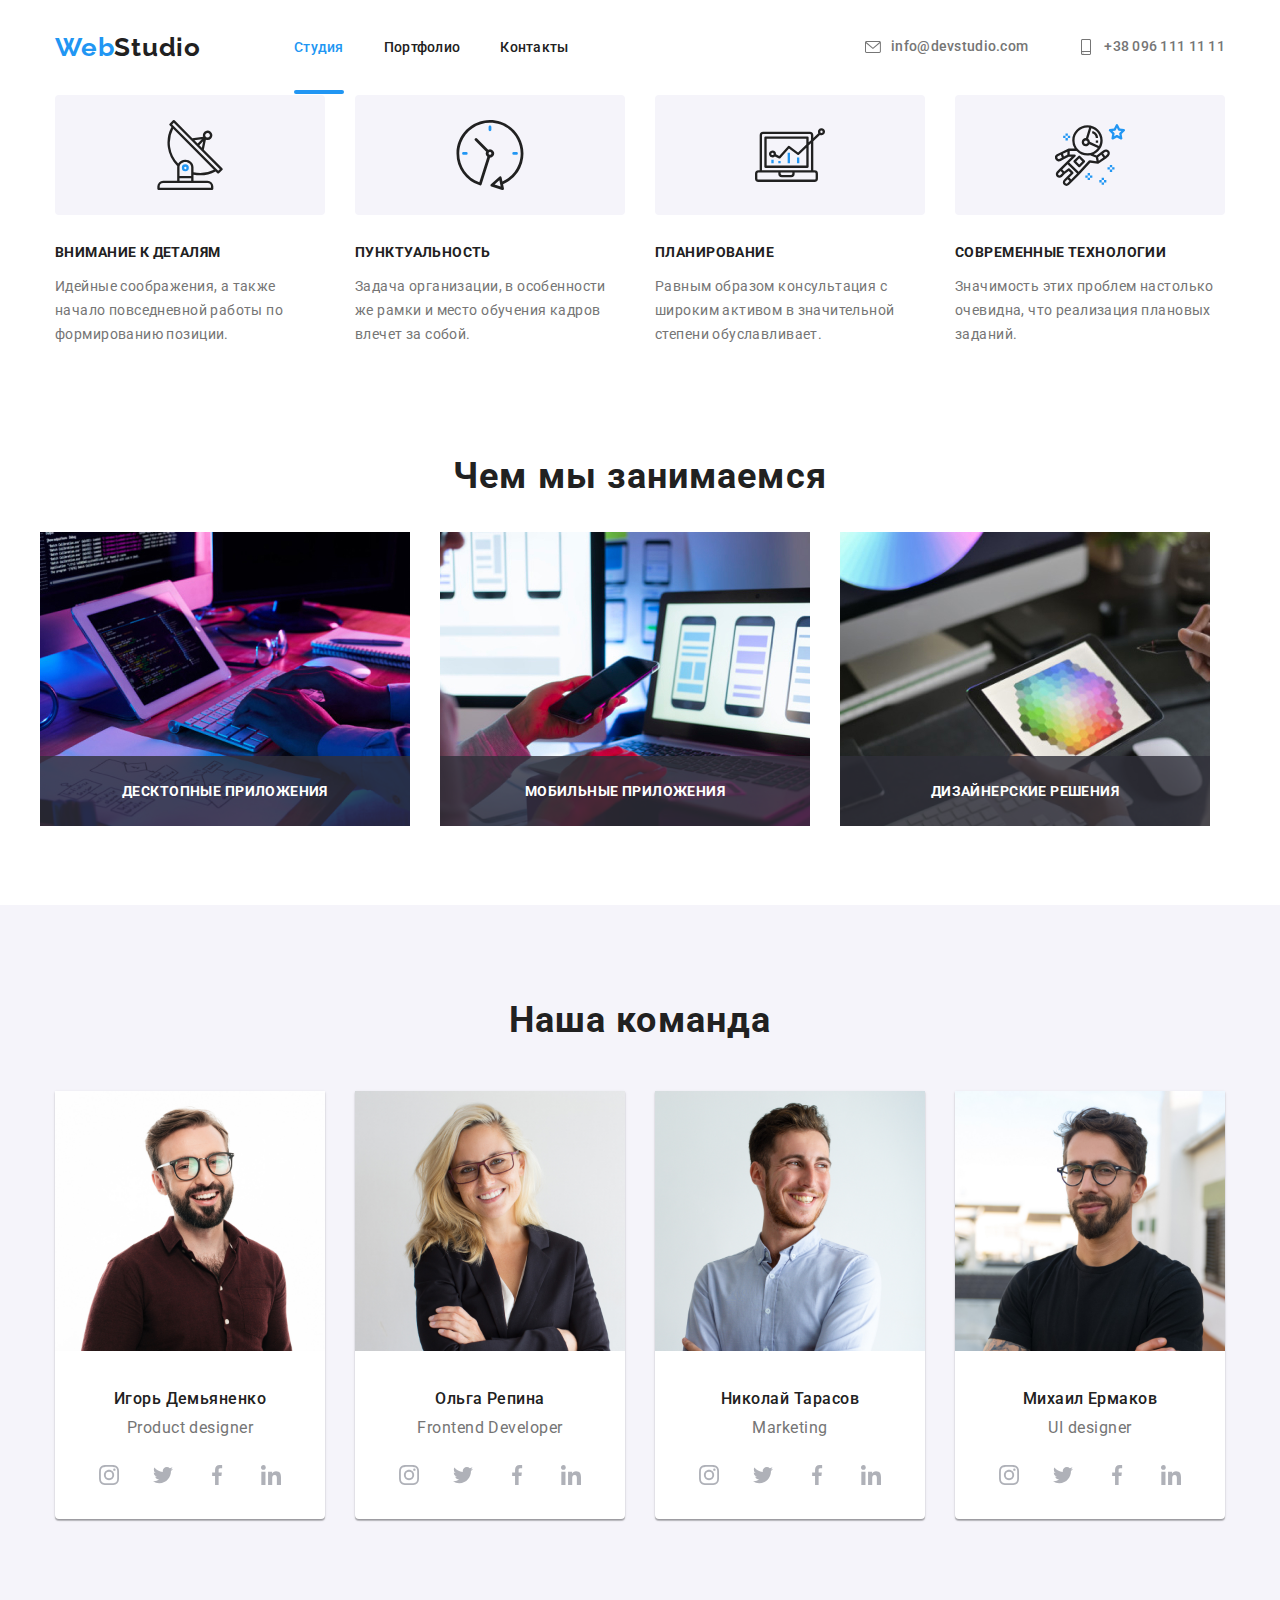
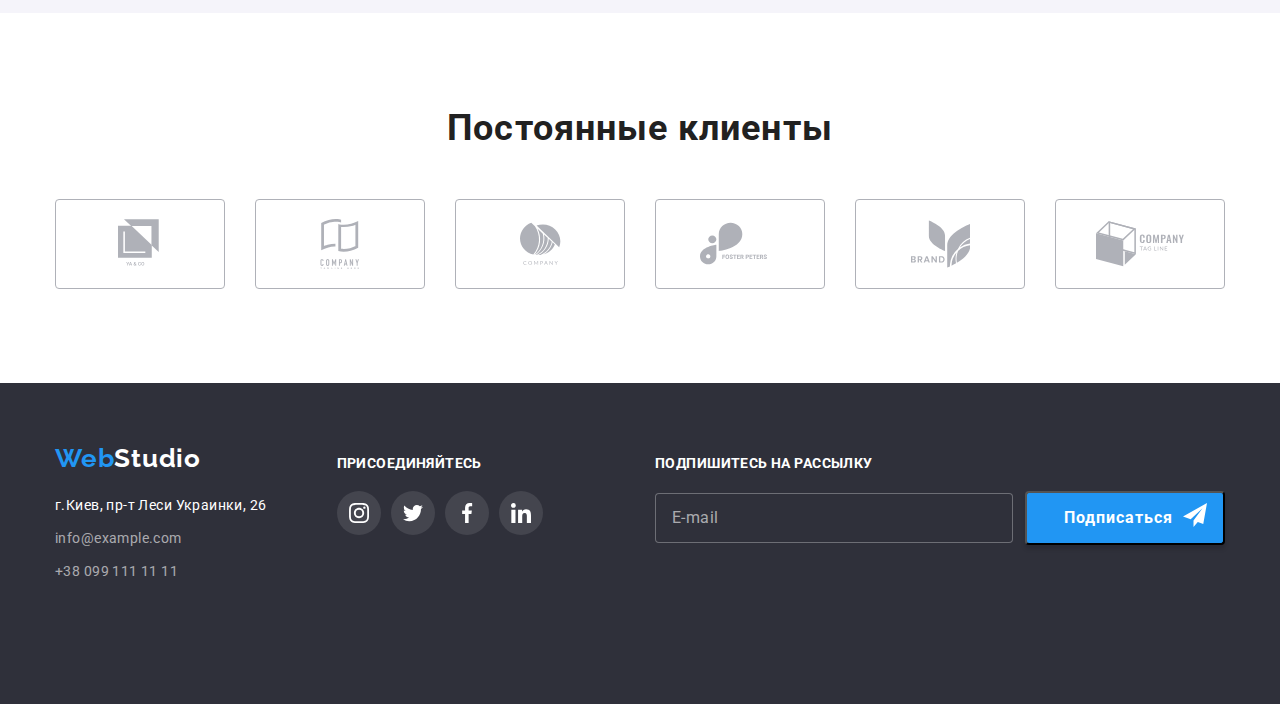
==== commit 9f7b8d84: "portfolio" ====
--- a/index.html
+++ b/index.html
@@ -25,7 +25,7 @@
 
   <body>
     <!-- Шапка сайта -->
-    <!-- <header class="header">
+    <header class="header">
       <div class="container header-container">
              <nav class="navigation">
         <a href="./index.html" class="link-logo logo">Web<span class="link-logo-black">Studio</span></a>
@@ -56,7 +56,7 @@
         
       </div>
       
-    </header> -->
+    </header>
 
     <main>
       <!-- Герой -->
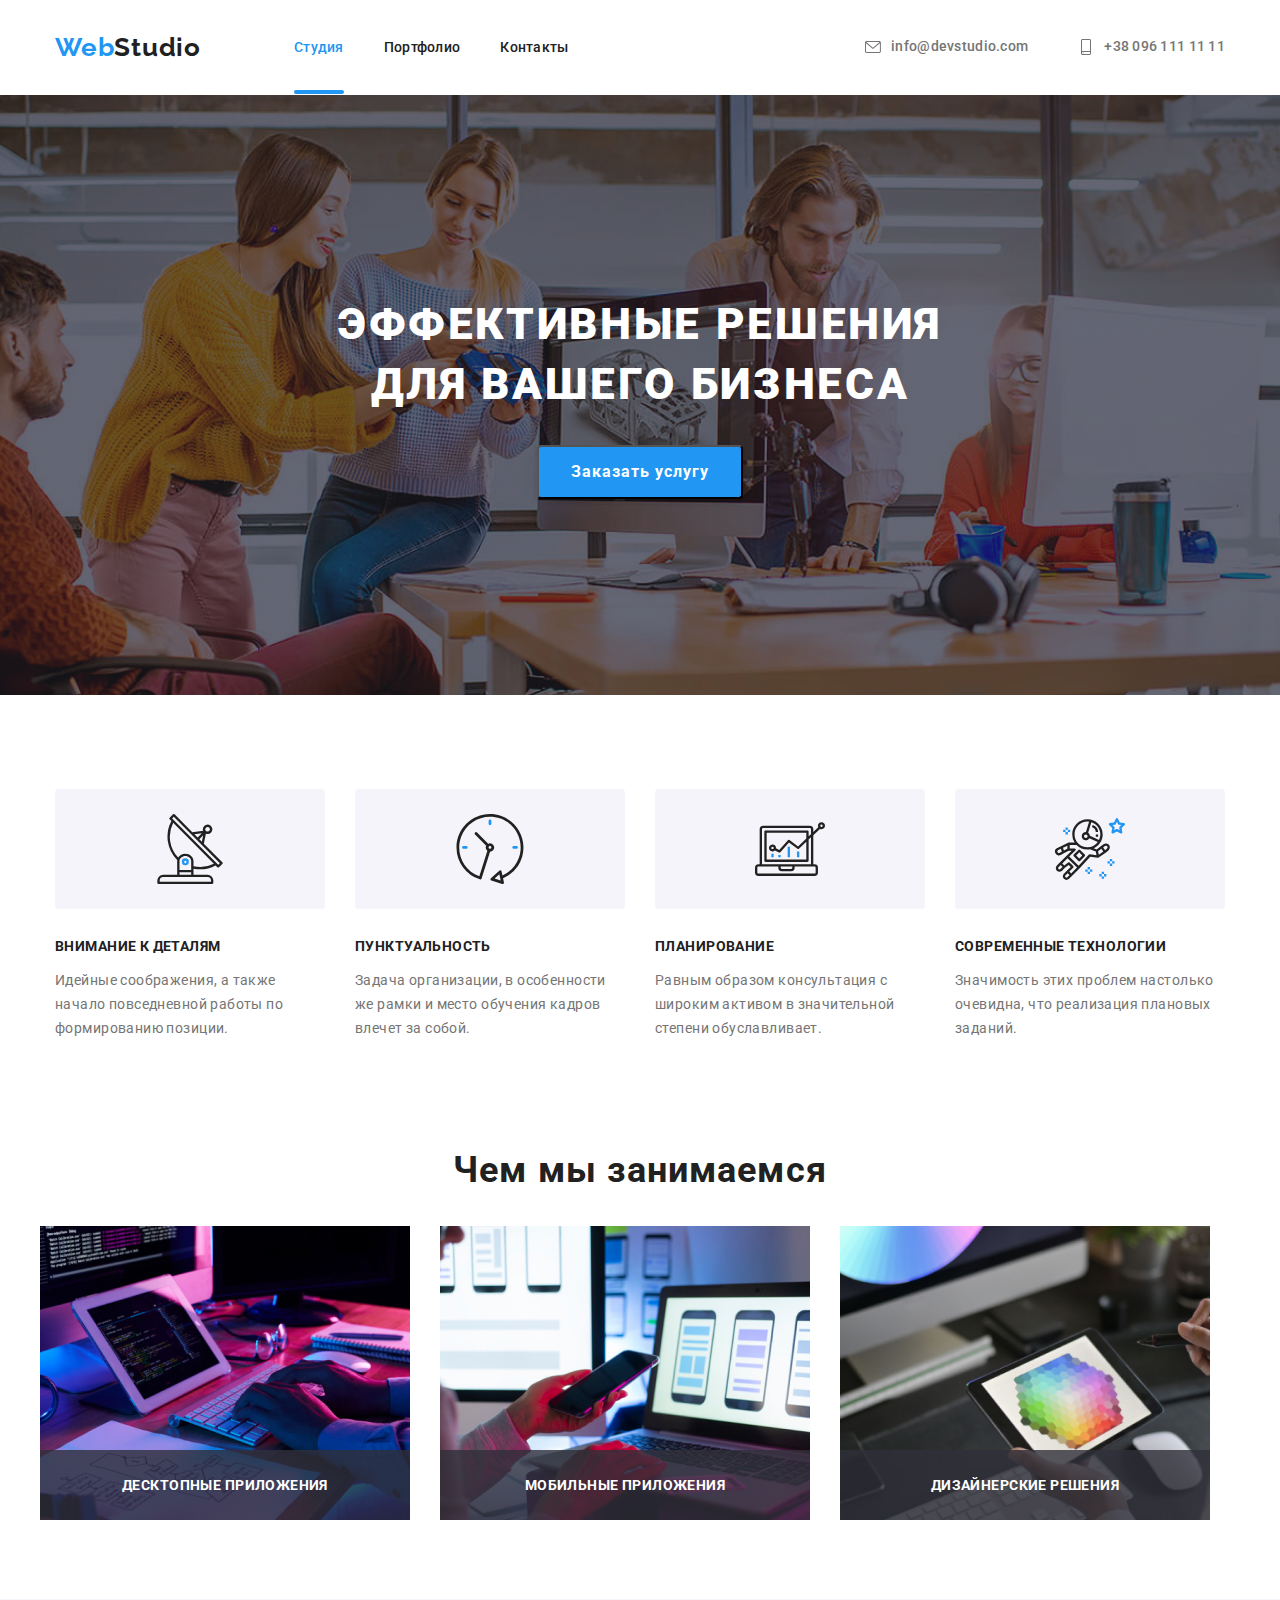
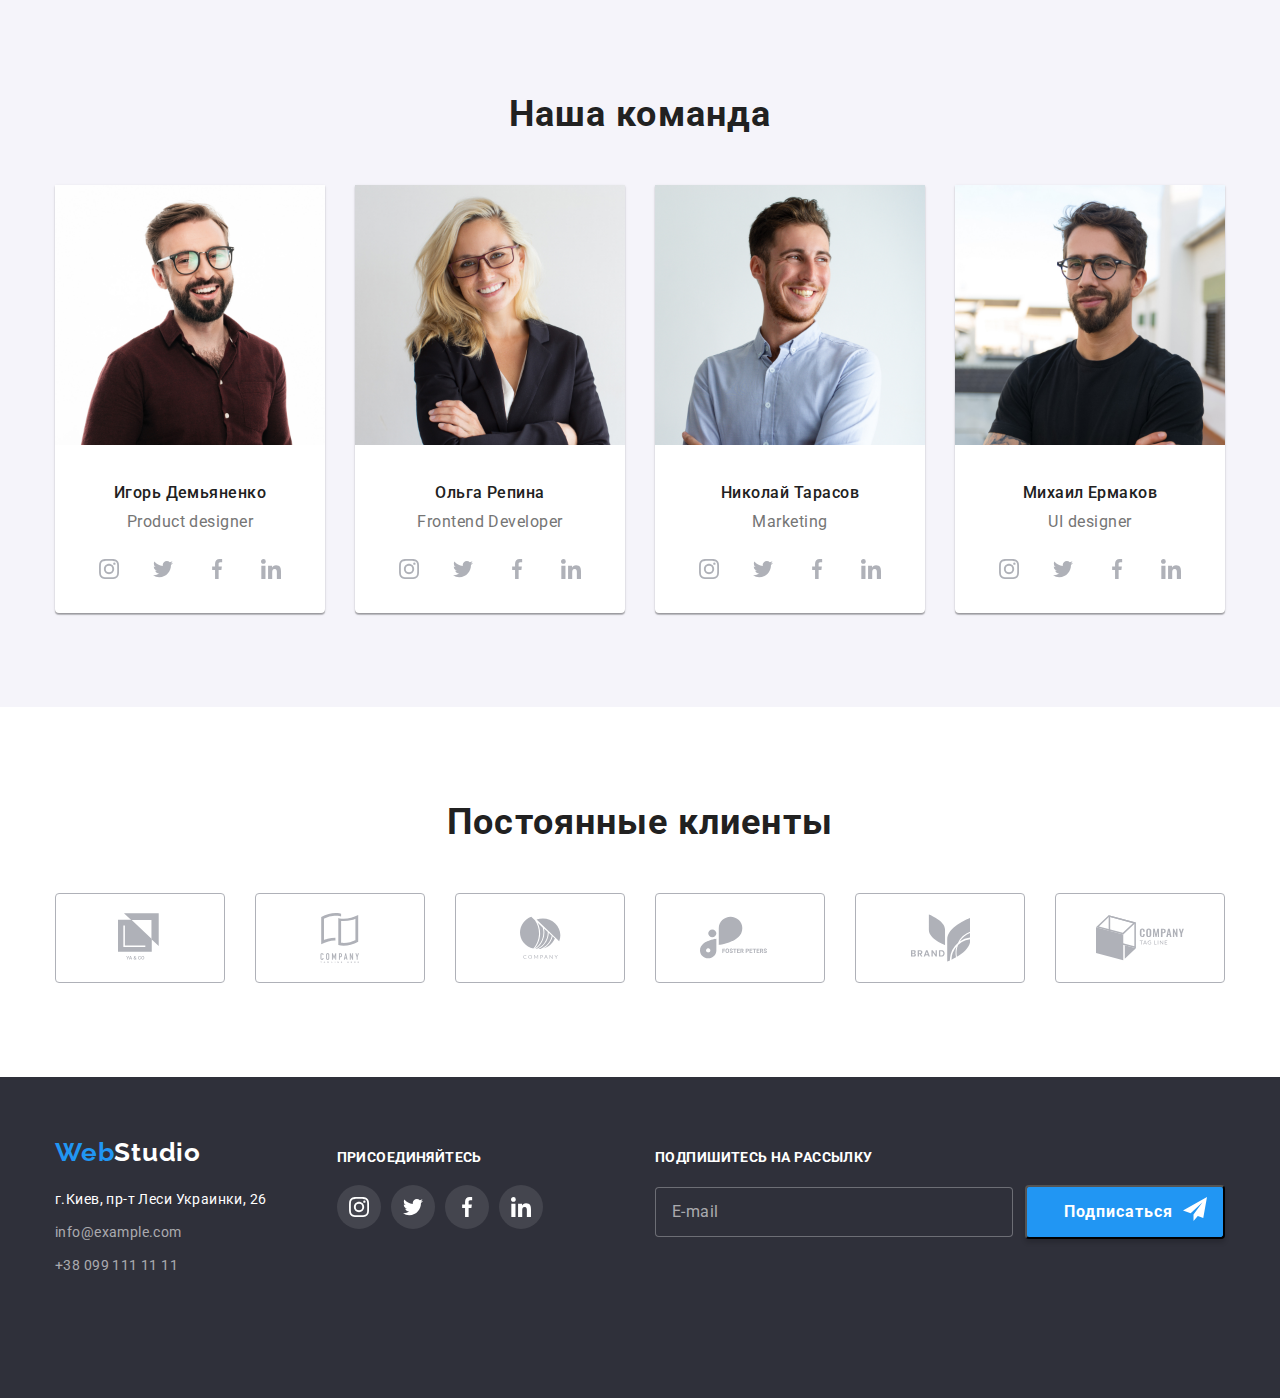
==== commit 9551adef: "modal" ====
--- a/index.html
+++ b/index.html
@@ -60,14 +60,14 @@
 
     <main>
       <!-- Герой -->
-      <!-- <section class="hero overlay advantages">
+      <section class="hero overlay advantages">
       <div class="container">
           <h1 class="title">
             ЭФФЕКТИВНЫЕ РЕШЕНИЯ </br> ДЛЯ ВАШЕГО БИЗНЕСА
           </h1>
           <button class="btn" type="button" data-modal-open>Заказать услугу</button>
       </div>
-      </section> -->
+      </section>
 
       <!-- Преимущества -->
       <section class="advantages">
--- a/css/main.min.css
+++ b/css/main.min.css
@@ -1,2 +1,2 @@
-:root{--main-text-cl: #757575;--accent-cl: #2196f3;--black: #212121;--white: #ffffff;--gray: rgba(255, 255, 255, 0.6);--dark-bg: #2f303a;--light-grey: #f5f4fa}html{box-sizing:border-box;overflow-x:hidden}*,*::before,*::after{box-sizing:inherit}img{display:inline-block;max-width:100%;height:auto}h1,h2,h3,h4 p{margin-top:0;margin-bottom:0}body{font-family:Roboto;font-size:14px;line-height:1.71;letter-spacing:0.03em;color:var(--main-text-cl);overflow-x:hidden}address{font-style:normal}.container{width:100%;padding-left:15px;padding-right:15px;margin-right:auto;margin-left:auto}@media (min-width: 480px){.container{width:480px}}@media (min-width: 768px){.container{width:768px}}@media (min-width: 1200px){.container{width:1200px}}.header{margin:0;padding-top:32px;padding-bottom:32px;width:100%}.header-border{border-bottom:1px solid #ececec}.header-portfolio{border-bottom:1px solid #ececec;margin-bottom:100px}.header .logo{margin-right:93px}.header-border .logo{margin-right:93px}.menu{display:inline-flex;padding-bottom:28px}.menu-item:not(:last-child){margin-right:40px}.mail-tel{display:flex;align-items:center}.mail{margin-right:50px}.header-container{display:flex;justify-content:flex-end;align-items:center}.link:hover,.link:focus{color:var(--accent-cl)}.current-page{position:relative;text-decoration:none;font-family:Roboto;font-weight:500;font-size:14px;line-height:1.14;letter-spacing:0.02em;color:var(--accent-cl)}.current-page:hover,.current-page:focus{color:var(--black)}.current-page::after{display:block;content:"";width:100%;height:4px;border-radius:2px;background-color:var(--accent-cl);position:absolute;top:51px;margin-left:auto;margin-right:auto}.link{color:inherit;text-decoration:none}.list{list-style:none;margin:0;padding:0}.link-logo{text-decoration:none;font-family:Raleway, Oleo Script;font-weight:700;font-size:26px;line-height:1.19;letter-spacing:0.03em;color:var(--accent-cl)}.link-logo-black{text-decoration:none;font-family:Raleway, Oleo Script;font-weight:700;font-size:26px;line-height:1.19;letter-spacing:0.03em;color:var(--black)}.link-logo-white{text-decoration:none;font-family:Raleway, Oleo Script;font-weight:700;font-size:26px;line-height:1.19;letter-spacing:0.03em;color:var(--white)}.menu-link{font-family:Roboto;font-weight:500;font-size:14px;line-height:1.14;letter-spacing:0.02em;color:var(--black);position:relative;margin-top:32px;margin-bottom:28px}.menu-link:hover::after,.menu-link:focus::after{color:var(--accent-cl);display:block;content:"";width:100%;height:4px;border-radius:2px;background-color:var(--accent-cl);position:absolute;margin-left:auto;margin-right:auto;margin-top:28px;top:23px}.menu-link-2{font-family:Roboto;font-weight:500;font-size:14px;line-height:1.14;letter-spacing:0.02em;color:var(--black);position:relative;margin-top:32px;margin-bottom:28px}.menu-link-2:hover::after,.menu-link-2:focus::after{color:var(--accent-cl);display:block;content:"";width:100%;height:4px;border-radius:2px;background-color:var(--accent-cl);position:absolute;margin-left:auto;margin-right:auto;margin-top:28px;top:18px}.item{display:block;align-items:center;justify-content:center}.icon-contact{width:16px;height:16px;margin-right:10px;fill:currentColor}.mail-menu-link{display:flex;font-family:Roboto;font-weight:500;font-size:14px;line-height:1.14;letter-spacing:0.02em;color:var(--main-text-cl)}.navigation{display:flex;align-items:center;margin-right:auto}.dark-bg{background-color:var(--dark-bg)}.overlay{background-color:var(--dark-bg);max-width:1600px;height:600px;margin-left:auto;margin-right:auto;background-image:linear-gradient(to right, rgba(47,48,58,0.4), rgba(47,48,58,0.4)),url("../img/bgr.jpg");background-repeat:no-repeat;background-position:center;background-size:cover}.hero{display:flex;padding-top:200px;padding-bottom:200px;text-align:center}.title{font-family:Roboto;font-weight:900;font-size:44px;line-height:1.36;text-align:center;letter-spacing:0.06em;text-transform:uppercase;color:var(--white)}.btn{display:inline-block;padding:10px 32px;min-width:200px;font-family:Roboto;font-weight:700;font-size:16px;line-height:1.875;letter-spacing:0.06em;color:var(--white);box-shadow:0px 4px 4px rgba(0,0,0,0.15);border-radius:4px;background-color:var(--accent-cl);margin-top:30px;cursor:pointer}.btn:hover,.btn:focus{color:var(--accent-cl);background-color:var(--white)}.btn-portfolio{display:inline-block;font-family:Roboto;font-weight:500;font-size:16px;line-height:1.625;text-align:center;letter-spacing:0.03em;color:var(--black);background-color:var(--light-grey);border:none;border-radius:4px;padding-top:6px;padding-right:22px;padding-bottom:6px;padding-left:22px;cursor:pointer}.btn-portfolio:hover,.btn-portfolio:focus{color:var(--white);background-color:var(--accent-cl)}.backdrop{position:fixed;top:0;left:0;right:0;bottom:0;background-color:rgba(0,0,0,0.2);opacity:1}.backdrop.is-hidden{visibility:hidden;opacity:0;pointer-events:none}.modal{position:absolute;top:50%;left:50%;transform:translate(-50%, -50%) scale(1);width:100%;max-width:528px;height:581px;background-color:var(--white);padding-top:40px;padding-bottom:40px;box-shadow:0px 1px 3px rgba(0,0,0,0.12),0px 1px 1px rgba(0,0,0,0.14),0px 2px 1px rgba(0,0,0,0.2);border-radius:4px;transition:transform 0.5s}.btn-close{position:absolute;top:8px;right:8px;display:flex;justify-content:center;align-items:center;border:1px solid rgba(0,0,0,0.1);border-radius:50%;width:30px;height:30px;margin-top:8px;margin-bottom:2px;padding:0;cursor:pointer;background-color:var(--white)}.btn-close:hover .btn-close-svg,.btn-close:focus .btn-close-svg{fill:var(--accent-cl)}.btn-close-svg{width:11px;height:11px;fill:var(--black)}.advantages{margin-bottom:94px}.heading{font-family:Roboto;font-weight:bold;font-size:14px;line-height:1.14;letter-spacing:0.03em;text-transform:uppercase;color:var(--black);margin-bottom:10px;text-align:center}@media (min-width: 768px){.heading{text-align:left}}@media (min-width: 768px){.flexbox{display:flex;flex-wrap:wrap;margin:-15px}}.content-box{display:block;align-items:center;justify-content:center;margin:15px}@media (min-width: 768px){.content-box{flex-basis:calc(100% / 2 - 30px)}}@media (min-width: 1200px){.content-box{flex-basis:calc(100% / 4 - 30px)}}.box{display:flex;align-items:center;justify-content:center;height:120px;background-color:var(--light-grey);margin-bottom:30px;border-radius:4px}.icon-box{display:flex;align-items:center;justify-content:center;width:70px;height:70px}.duties{margin-bottom:94px;display:none}@media (min-width: 1200px){.duties{display:block}}.duties-box{flex-basis:calc(100% / 3 - 30px);margin-right:30px;position:relative;display:flex}.img{display:block}.duties-title{font-family:Roboto;font-style:normal;font-weight:bold;font-size:14px;line-height:16px;text-align:center;letter-spacing:0.03em;text-transform:uppercase;color:var(--white);padding-top:27px;padding-bottom:27px;position:absolute;left:0;bottom:0;width:100%;background-color:rgba(47,48,58,0.8)}.crew-container{background-color:var(--light-grey);margin-bottom:94px;padding-top:94px;padding-bottom:94px}.item-title{font-family:Roboto;font-weight:bold;font-size:28px;line-height:1.17;text-align:center;letter-spacing:0.03em;color:var(--black);margin-bottom:50px}@media (min-width: 1200px){.item-title{font-size:36px}}.crew-list{display:flex;flex-wrap:wrap;justify-content:center}@media (min-width: 768px){.crew-list{display:flex;flex-wrap:wrap;margin-left:-30px;margin-top:-30px}}.crew-item{display:block;margin-bottom:30px;text-align:center;background-color:var(--white);box-shadow:0px 1px 3px rgba(0,0,0,0.12),0px 1px 1px rgba(0,0,0,0.14),0px 2px 1px rgba(0,0,0,0.2);border-radius:0px 0px 4px 4px;width:270px;height:428px;padding-bottom:30px}@media (min-width: 768px){.crew-item{flex-basis:calc(100% / 2 - 30px);max-width:270px;margin-left:30px;margin-top:30px;margin-bottom:0}}@media (min-width: 1200px){.crew-item{flex-basis:calc(100% / 4 - 30px);max-width:270px;margin-left:30px;margin-top:30px}}.crew-name{font-family:Roboto;font-weight:500;font-size:16px;line-height:1.19;text-align:center;letter-spacing:0.03em;color:var(--black);margin:0;margin-top:30px;margin-bottom:10px}.crew-position{font-family:Roboto;font-weight:normal;font-size:16px;line-height:1.19;text-align:center;letter-spacing:0.03em;color:var(--main-text-cl);margin:0;margin-bottom:16px}.social-icons{display:flex;justify-content:center}.social-icons-item:not(:last-child){margin-right:10px}.social-icons-link{display:flex;justify-content:center;align-items:center;width:44px;height:44px;background-color:var(--white);color:#afb1b8;border-radius:50%}.social-icons-svg{width:20px;height:20px;fill:currentColor}.social-icons-link:hover,.social-icons-link:focus{background-color:var(--accent-cl)}.social-icons-link:hover .social-icons-svg,.social-icons-link:focus .social-icons-svg{fill:var(--white)}.clients{padding-bottom:94px}.clients-icons{display:flex;flex-wrap:wrap;justify-content:center;margin:-15px}.clients-icons-item{display:flex;margin:15px}.clients-icons-link{display:flex;justify-content:center;align-items:center;width:170px;height:90px;background-color:var(--white);color:#afb1b8;border:1px solid #afb1b8;border-radius:4px}.clients-icons-svg{height:50px;fill:currentColor}.clients-icons-link:hover{border-color:var(--accent-cl)}.clients-icons-link:hover .clients-icons-svg,.clients-icons-link:focus .clients-icons-svg{fill:var(--accent-cl)}.footer{display:flex;flex-direction:column}@media (min-width: 1200px){.footer{flex-direction:row;justify-content:space-between}}.link-logo-footer{display:flex;justify-content:center}@media (min-width: 1200px){.link-logo-footer{justify-content:start}}.contacts{display:block;align-items:center;justify-content:center;flex-direction:column;margin-bottom:60px}@media (min-width: 1200px){.contacts{margin-right:70px}}.footer-adress{text-align:center}@media (min-width: 1200px){.footer-adress{text-align:start}}.icon-footer{padding-top:12px;display:flex;flex-direction:column;align-items:center;margin-bottom:60px}@media (min-width: 1200px){.icon-footer{align-items:flex-start}}@media (min-width: 768px){.footer-tablet{display:flex;justify-content:space-around}}.footer-container{padding-top:60px;padding-bottom:60px}.footer-list{margin-top:20px;margin-bottom:9px}.footer-mail{margin-bottom:9px}.adress{font-family:Roboto;font-weight:normal;font-size:14px;line-height:1.71;letter-spacing:0.03em;color:var(--white)}.mail-menu{font-family:Roboto;font-weight:normal;font-size:14px;line-height:1.71;letter-spacing:0.03em;color:var(--gray)}.join{display:block;font-family:Roboto;font-style:normal;font-weight:bold;font-size:14px;line-height:16px;letter-spacing:0.03em;color:var(--white);margin:0;margin-bottom:20px}.footer-icons-link{display:flex;justify-content:center;align-items:center;width:44px;height:44px;background-color:rgba(255,255,255,0.1);color:#afb1b8;border-radius:50%}.footer-icons-svg{width:20px;height:20px;fill:var(--white)}.footer-icons-link:hover,.footer-icons-link:focus{background-color:var(--accent-cl)}.submit{padding-top:12px;display:flex;flex-direction:column;align-items:center}@media (min-width: 1200px){.submit{align-items:flex-start}}.submit-item{display:flex;flex-direction:column;align-items:center}@media (min-width: 1200px){.submit-item{display:flex;flex-direction:row;justify-content:center}}.submit-form{display:flex;flex-wrap:wrap}.submit-input::placeholder{font-weight:normal;font-size:16px;line-height:1.25;letter-spacing:0.03em;color:rgba(255,255,255,0.6)}.submit-input{background-color:var(--dark-bg);margin:0;width:358px;height:50px;padding-left:16px;padding-top:15px;padding-bottom:15px;border:1px solid rgba(255,255,255,0.3);border-radius:4px;margin-bottom:20px}@media (min-width: 1200px){.submit-input{margin:0}}.button-form{margin-left:auto;margin-right:auto;margin-top:30px;display:block;padding-left:29px;padding-right:8px;padding-top:10px;padding-bottom:10px;min-width:200px;font-family:Roboto;font-style:normal;font-weight:bold;font-size:16px;line-height:1.87;letter-spacing:0.06em;color:var(--white);box-shadow:0px 4px 4px rgba(0,0,0,0.15);border-radius:4px;background-color:var(--accent-cl);cursor:pointer}.submit-input{font-family:Roboto;font-style:normal;font-weight:bold;font-size:16px;line-height:1.87;letter-spacing:0.06em;color:var(--white)}.button-submit{margin-left:12px;display:flex;justify-content:center;padding-left:29px;padding-right:8px;padding-top:10px;padding-bottom:10px;width:200px;font-family:Roboto;font-style:normal;font-weight:bold;font-size:16px;line-height:1.87;letter-spacing:0.06em;color:var(--white);box-shadow:0px 4px 4px rgba(0,0,0,0.15);border-radius:4px;background-color:var(--accent-cl);cursor:pointer}.submit-svg{width:24px;height:24px;margin-left:10px;fill:currentColor}.button-submit:hover,.button-submit:focus{background-color:var(--white);color:var(--accent-cl)}.button-submit:hover .submit-svg,.button-submit:focus .submit-svg{fill:var(--accent-cl)}textarea{resize:none}.form-title{margin:0;font-weight:bold;font-size:20px;line-height:23px;text-align:center;letter-spacing:0.03em;color:var(--black);margin-bottom:12px}.form{width:448px;margin-left:auto;margin-right:auto}.form-field{margin-bottom:10px;display:flex;flex-direction:column;position:relative}.form-label{font-family:Roboto;font-style:normal;font-weight:normal;font-size:12px;line-height:14px;letter-spacing:0.01em;color:var(--main-text-cl)}.form-input{margin:0;height:40px;padding-left:42px;padding-top:12px;padding-bottom:12px;border:1px solid rgba(33,33,33,0.2);border-radius:4px;outline:none}.form-input:focus{border-color:var(--accent-cl)}.form-input:focus+.form-label-svg{fill:var(--accent-cl)}.form-field label{margin-bottom:4px}.form-label-svg{position:absolute;width:15px;height:15px;top:31px;left:15px;z-index:2}.label-comment{font-style:normal;font-weight:normal;font-size:12px;line-height:14px;letter-spacing:0.01em;color:var(--main-text-cl)}.comment{margin-bottom:20px;display:flex;flex-direction:column}.comment label{margin-bottom:4px}.comment textarea{margin:0;padding:12px 16px;border:1px solid rgba(33,33,33,0.2);border-radius:4px;width:100%;height:120px;outline:none}.comment textarea::placeholder{font-weight:normal;font-size:14px;line-height:16px;letter-spacing:0.01em;color:rgba(117,117,117,0.5)}.textarea:focus{border-color:var(--accent-cl)}.checkbox{display:flex;justify-content:center;align-items:center}.agreement-link{flex:wrap;color:var(--accent-cl);text-decoration:underline}.argeement-label{display:block;margin-left:7px}.checkbox-input{appearance:none;-webkit-appearance:none;-moz-appearance:none}.check-icon{display:inline-block;width:15px;height:15px;border:2px solid var(--black);border-radius:4px}.checkbox-input:checked+.check-icon{background-color:var(--accent-cl);background-image:url(../img/icon-check-blue.svg);background-size:contain;background-repeat:no-repeat;background-origin:border-box;border-color:transparent}
+:root{--main-text-cl: #757575;--accent-cl: #2196f3;--black: #212121;--white: #ffffff;--gray: rgba(255, 255, 255, 0.6);--dark-bg: #2f303a;--light-grey: #f5f4fa}html{box-sizing:border-box;overflow-x:hidden}*,*::before,*::after{box-sizing:inherit}img{display:inline-block;max-width:100%;height:auto}h1,h2,h3,h4 p{margin-top:0;margin-bottom:0}body{font-family:Roboto;font-size:14px;line-height:1.71;letter-spacing:0.03em;color:var(--main-text-cl);overflow-x:hidden}address{font-style:normal}.container{width:100%;padding-left:15px;padding-right:15px;margin-right:auto;margin-left:auto}@media (min-width: 480px){.container{width:480px}}@media (min-width: 768px){.container{width:768px}}@media (min-width: 1200px){.container{width:1200px}}.header{margin:0;padding-top:32px;padding-bottom:32px;width:100%}.header-border{border-bottom:1px solid #ececec}.header-portfolio{border-bottom:1px solid #ececec;margin-bottom:100px}.header .logo{margin-right:93px}.header-border .logo{margin-right:93px}.menu{display:inline-flex;padding-bottom:28px}.menu-item:not(:last-child){margin-right:40px}.mail-tel{display:flex;align-items:center}.mail{margin-right:50px}.header-container{display:flex;justify-content:flex-end;align-items:center}.link:hover,.link:focus{color:var(--accent-cl)}.current-page{position:relative;text-decoration:none;font-family:Roboto;font-weight:500;font-size:14px;line-height:1.14;letter-spacing:0.02em;color:var(--accent-cl)}.current-page:hover,.current-page:focus{color:var(--black)}.current-page::after{display:block;content:"";width:100%;height:4px;border-radius:2px;background-color:var(--accent-cl);position:absolute;top:51px;margin-left:auto;margin-right:auto}.link{color:inherit;text-decoration:none}.list{list-style:none;margin:0;padding:0}.link-logo{text-decoration:none;font-family:Raleway, Oleo Script;font-weight:700;font-size:26px;line-height:1.19;letter-spacing:0.03em;color:var(--accent-cl)}.link-logo-black{text-decoration:none;font-family:Raleway, Oleo Script;font-weight:700;font-size:26px;line-height:1.19;letter-spacing:0.03em;color:var(--black)}.link-logo-white{text-decoration:none;font-family:Raleway, Oleo Script;font-weight:700;font-size:26px;line-height:1.19;letter-spacing:0.03em;color:var(--white)}.menu-link{font-family:Roboto;font-weight:500;font-size:14px;line-height:1.14;letter-spacing:0.02em;color:var(--black);position:relative;margin-top:32px;margin-bottom:28px}.menu-link:hover::after,.menu-link:focus::after{color:var(--accent-cl);display:block;content:"";width:100%;height:4px;border-radius:2px;background-color:var(--accent-cl);position:absolute;margin-left:auto;margin-right:auto;margin-top:28px;top:23px}.menu-link-2{font-family:Roboto;font-weight:500;font-size:14px;line-height:1.14;letter-spacing:0.02em;color:var(--black);position:relative;margin-top:32px;margin-bottom:28px}.menu-link-2:hover::after,.menu-link-2:focus::after{color:var(--accent-cl);display:block;content:"";width:100%;height:4px;border-radius:2px;background-color:var(--accent-cl);position:absolute;margin-left:auto;margin-right:auto;margin-top:28px;top:18px}.item{display:block;align-items:center;justify-content:center}.icon-contact{width:16px;height:16px;margin-right:10px;fill:currentColor}.mail-menu-link{display:flex;font-family:Roboto;font-weight:500;font-size:14px;line-height:1.14;letter-spacing:0.02em;color:var(--main-text-cl)}.navigation{display:flex;align-items:center;margin-right:auto}.dark-bg{background-color:var(--dark-bg)}.overlay{background-color:var(--dark-bg);max-width:1600px;height:600px;margin-left:auto;margin-right:auto;background-image:linear-gradient(to right, rgba(47,48,58,0.4), rgba(47,48,58,0.4)),url("../img/bgr.jpg");background-repeat:no-repeat;background-position:center;background-size:cover}.hero{display:flex;padding-top:200px;padding-bottom:200px;text-align:center}.title{font-family:Roboto;font-weight:900;font-size:44px;line-height:1.36;text-align:center;letter-spacing:0.06em;text-transform:uppercase;color:var(--white)}.btn{display:inline-block;padding:10px 32px;min-width:200px;font-family:Roboto;font-weight:700;font-size:16px;line-height:1.875;letter-spacing:0.06em;color:var(--white);box-shadow:0px 4px 4px rgba(0,0,0,0.15);border-radius:4px;background-color:var(--accent-cl);margin-top:30px;cursor:pointer}.btn:hover,.btn:focus{color:var(--accent-cl);background-color:var(--white)}.btn-portfolio{display:inline-block;font-family:Roboto;font-weight:500;font-size:16px;line-height:1.625;text-align:center;letter-spacing:0.03em;color:var(--black);background-color:var(--light-grey);border:none;border-radius:4px;padding-top:6px;padding-right:22px;padding-bottom:6px;padding-left:22px;cursor:pointer}.btn-portfolio:hover,.btn-portfolio:focus{color:var(--white);background-color:var(--accent-cl)}.backdrop{position:fixed;top:0;left:0;right:0;bottom:0;background-color:rgba(0,0,0,0.2);opacity:1}.backdrop.is-hidden{visibility:hidden;opacity:0;pointer-events:none}.modal{position:absolute;top:50%;left:50%;transform:translate(-50%, -50%) scale(1);width:100%;max-width:450px;height:609px;background-color:var(--white);padding-top:40px;padding-bottom:40px;box-shadow:0px 1px 3px rgba(0,0,0,0.12),0px 1px 1px rgba(0,0,0,0.14),0px 2px 1px rgba(0,0,0,0.2);border-radius:4px;transition:transform 0.5s}@media (min-width: 1200px){.modal{max-width:528px;height:581px}}.btn-close{position:absolute;top:8px;right:8px;display:flex;justify-content:center;align-items:center;border:1px solid rgba(0,0,0,0.1);border-radius:50%;width:30px;height:30px;padding:0;cursor:pointer;background-color:var(--white)}.btn-close:hover .btn-close-svg,.btn-close:focus .btn-close-svg{fill:var(--accent-cl)}.btn-close-svg{width:11px;height:11px;fill:var(--black)}.advantages{margin-bottom:94px}.heading{font-family:Roboto;font-weight:bold;font-size:14px;line-height:1.14;letter-spacing:0.03em;text-transform:uppercase;color:var(--black);margin-bottom:10px;text-align:center}@media (min-width: 768px){.heading{text-align:left}}@media (min-width: 768px){.flexbox{display:flex;flex-wrap:wrap;margin:-15px}}.content-box{display:block;align-items:center;justify-content:center;margin:15px}@media (min-width: 768px){.content-box{flex-basis:calc(100% / 2 - 30px)}}@media (min-width: 1200px){.content-box{flex-basis:calc(100% / 4 - 30px)}}.box{display:flex;align-items:center;justify-content:center;height:120px;background-color:var(--light-grey);margin-bottom:30px;border-radius:4px}.icon-box{display:flex;align-items:center;justify-content:center;width:70px;height:70px}.duties{margin-bottom:94px;display:none}@media (min-width: 1200px){.duties{display:block}}.duties-box{flex-basis:calc(100% / 3 - 30px);margin-right:30px;position:relative;display:flex}.img{display:block}.duties-title{font-family:Roboto;font-style:normal;font-weight:bold;font-size:14px;line-height:16px;text-align:center;letter-spacing:0.03em;text-transform:uppercase;color:var(--white);padding-top:27px;padding-bottom:27px;position:absolute;left:0;bottom:0;width:100%;background-color:rgba(47,48,58,0.8)}.crew-container{background-color:var(--light-grey);margin-bottom:94px;padding-top:94px;padding-bottom:94px}.item-title{font-family:Roboto;font-weight:bold;font-size:28px;line-height:1.17;text-align:center;letter-spacing:0.03em;color:var(--black);margin-bottom:50px}@media (min-width: 1200px){.item-title{font-size:36px}}.crew-list{display:flex;flex-wrap:wrap;justify-content:center}@media (min-width: 768px){.crew-list{display:flex;flex-wrap:wrap;margin-left:-30px;margin-top:-30px}}.crew-item{display:block;margin-bottom:30px;text-align:center;background-color:var(--white);box-shadow:0px 1px 3px rgba(0,0,0,0.12),0px 1px 1px rgba(0,0,0,0.14),0px 2px 1px rgba(0,0,0,0.2);border-radius:0px 0px 4px 4px;width:270px;height:428px;padding-bottom:30px}@media (min-width: 768px){.crew-item{flex-basis:calc(100% / 2 - 30px);max-width:270px;margin-left:30px;margin-top:30px;margin-bottom:0}}@media (min-width: 1200px){.crew-item{flex-basis:calc(100% / 4 - 30px);max-width:270px;margin-left:30px;margin-top:30px}}.crew-name{font-family:Roboto;font-weight:500;font-size:16px;line-height:1.19;text-align:center;letter-spacing:0.03em;color:var(--black);margin:0;margin-top:30px;margin-bottom:10px}.crew-position{font-family:Roboto;font-weight:normal;font-size:16px;line-height:1.19;text-align:center;letter-spacing:0.03em;color:var(--main-text-cl);margin:0;margin-bottom:16px}.social-icons{display:flex;justify-content:center}.social-icons-item:not(:last-child){margin-right:10px}.social-icons-link{display:flex;justify-content:center;align-items:center;width:44px;height:44px;background-color:var(--white);color:#afb1b8;border-radius:50%}.social-icons-svg{width:20px;height:20px;fill:currentColor}.social-icons-link:hover,.social-icons-link:focus{background-color:var(--accent-cl)}.social-icons-link:hover .social-icons-svg,.social-icons-link:focus .social-icons-svg{fill:var(--white)}.clients{padding-bottom:94px}.clients-icons{display:flex;flex-wrap:wrap;justify-content:center;margin:-15px}.clients-icons-item{display:flex;margin:15px}.clients-icons-link{display:flex;justify-content:center;align-items:center;width:170px;height:90px;background-color:var(--white);color:#afb1b8;border:1px solid #afb1b8;border-radius:4px}.clients-icons-svg{height:50px;fill:currentColor}.clients-icons-link:hover{border-color:var(--accent-cl)}.clients-icons-link:hover .clients-icons-svg,.clients-icons-link:focus .clients-icons-svg{fill:var(--accent-cl)}.footer{display:flex;flex-direction:column}@media (min-width: 1200px){.footer{flex-direction:row;justify-content:space-between}}.link-logo-footer{display:flex;justify-content:center}@media (min-width: 1200px){.link-logo-footer{justify-content:start}}.contacts{display:block;align-items:center;justify-content:center;flex-direction:column;margin-bottom:60px}@media (min-width: 1200px){.contacts{margin-right:70px}}.footer-adress{text-align:center}@media (min-width: 1200px){.footer-adress{text-align:start}}.icon-footer{padding-top:12px;display:flex;flex-direction:column;align-items:center;margin-bottom:60px}@media (min-width: 1200px){.icon-footer{align-items:flex-start}}@media (min-width: 768px){.footer-tablet{display:flex;justify-content:space-around}}.footer-container{padding-top:60px;padding-bottom:60px}.footer-list{margin-top:20px;margin-bottom:9px}.footer-mail{margin-bottom:9px}.adress{font-family:Roboto;font-weight:normal;font-size:14px;line-height:1.71;letter-spacing:0.03em;color:var(--white)}.mail-menu{font-family:Roboto;font-weight:normal;font-size:14px;line-height:1.71;letter-spacing:0.03em;color:var(--gray)}.join{display:block;font-family:Roboto;font-style:normal;font-weight:bold;font-size:14px;line-height:16px;letter-spacing:0.03em;color:var(--white);margin:0;margin-bottom:20px}.footer-icons-link{display:flex;justify-content:center;align-items:center;width:44px;height:44px;background-color:rgba(255,255,255,0.1);color:#afb1b8;border-radius:50%}.footer-icons-svg{width:20px;height:20px;fill:var(--white)}.footer-icons-link:hover,.footer-icons-link:focus{background-color:var(--accent-cl)}.submit{padding-top:12px;display:flex;flex-direction:column;align-items:center}@media (min-width: 1200px){.submit{align-items:flex-start}}.submit-item{display:flex;flex-direction:column;align-items:center}@media (min-width: 1200px){.submit-item{display:flex;flex-direction:row;justify-content:center}}.submit-form{display:flex;flex-wrap:wrap}.submit-input::placeholder{font-weight:normal;font-size:16px;line-height:1.25;letter-spacing:0.03em;color:rgba(255,255,255,0.6)}.submit-input{background-color:var(--dark-bg);margin:0;width:358px;height:50px;padding-left:16px;padding-top:15px;padding-bottom:15px;border:1px solid rgba(255,255,255,0.3);border-radius:4px;margin-bottom:20px}@media (min-width: 1200px){.submit-input{margin:0}}.button-form{margin-left:auto;margin-right:auto;margin-top:15px;display:block;padding-left:29px;padding-right:8px;padding-top:10px;padding-bottom:10px;min-width:200px;font-family:Roboto;font-style:normal;font-weight:bold;font-size:16px;line-height:1.87;letter-spacing:0.06em;color:var(--white);box-shadow:0px 4px 4px rgba(0,0,0,0.15);border-radius:4px;background-color:var(--accent-cl);cursor:pointer}@media (min-width: 1200px){.button-form{margin-top:30px}}.submit-input{font-family:Roboto;font-style:normal;font-weight:bold;font-size:16px;line-height:1.87;letter-spacing:0.06em;color:var(--white)}.button-submit{margin-left:12px;display:flex;justify-content:center;padding-left:29px;padding-right:8px;padding-top:10px;padding-bottom:10px;width:200px;font-family:Roboto;font-style:normal;font-weight:bold;font-size:16px;line-height:1.87;letter-spacing:0.06em;color:var(--white);box-shadow:0px 4px 4px rgba(0,0,0,0.15);border-radius:4px;background-color:var(--accent-cl);cursor:pointer}.submit-svg{width:24px;height:24px;margin-left:10px;fill:currentColor}.button-submit:hover,.button-submit:focus{background-color:var(--white);color:var(--accent-cl)}.button-submit:hover .submit-svg,.button-submit:focus .submit-svg{fill:var(--accent-cl)}textarea{resize:none}.form-title{margin:0;font-weight:bold;font-size:20px;line-height:150%;text-align:center;letter-spacing:0.03em;color:var(--black);max-width:370px;margin-left:auto;margin-right:auto}@media (min-width: 1200px){.form-title{max-width:100%;line-height:23px;padding-bottom:12px}}.form{width:448px;margin-left:auto;margin-right:auto;padding-right:40px;padding-left:40px}@media (min-width: 1200px){.form{padding:0}}.form-field{margin-bottom:10px;display:flex;flex-direction:column;position:relative}.form-label{font-family:Roboto;font-style:normal;font-weight:normal;font-size:12px;line-height:14px;letter-spacing:0.01em;color:var(--main-text-cl)}.form-input{margin:0;height:40px;padding-left:42px;padding-top:12px;padding-bottom:12px;border:1px solid rgba(33,33,33,0.2);border-radius:4px;outline:none}.form-input:focus{border-color:var(--accent-cl)}.form-input:focus+.form-label-svg{fill:var(--accent-cl)}.form-field label{margin-bottom:4px}.form-label-svg{position:absolute;width:15px;height:15px;top:31px;left:15px;z-index:2}.label-comment{font-style:normal;font-weight:normal;font-size:12px;line-height:14px;letter-spacing:0.01em;color:var(--main-text-cl)}.comment{margin-bottom:20px;display:flex;flex-direction:column}.comment label{margin-bottom:4px}.comment textarea{margin:0;padding:12px 16px;border:1px solid rgba(33,33,33,0.2);border-radius:4px;width:100%;height:120px;outline:none}.comment textarea::placeholder{font-weight:normal;font-size:14px;line-height:16px;letter-spacing:0.01em;color:rgba(117,117,117,0.5)}.textarea:focus{border-color:var(--accent-cl)}.checkbox{display:flex;justify-content:center;align-items:center}.agreement-link{flex:wrap;color:var(--accent-cl);text-decoration:underline;font-family:Roboto;font-style:normal;font-weight:normal;font-size:12px;line-height:14px;letter-spacing:0.03em}.argeement-label{display:block}.checkbox-input{appearance:none;-webkit-appearance:none;-moz-appearance:none}.check-icon{font-family:Roboto;font-style:normal;font-weight:normal;font-size:12px;line-height:14px;letter-spacing:0.03em;display:inline-block;width:15px;height:15px;border:2px solid var(--black);border-radius:4px}.checkbox-input:checked+.check-icon{background-color:var(--accent-cl);background-image:url(../img/icon-check-blue.svg);background-size:contain;background-repeat:no-repeat;background-origin:border-box;border-color:transparent}
 /*# sourceMappingURL=main.min.css.map */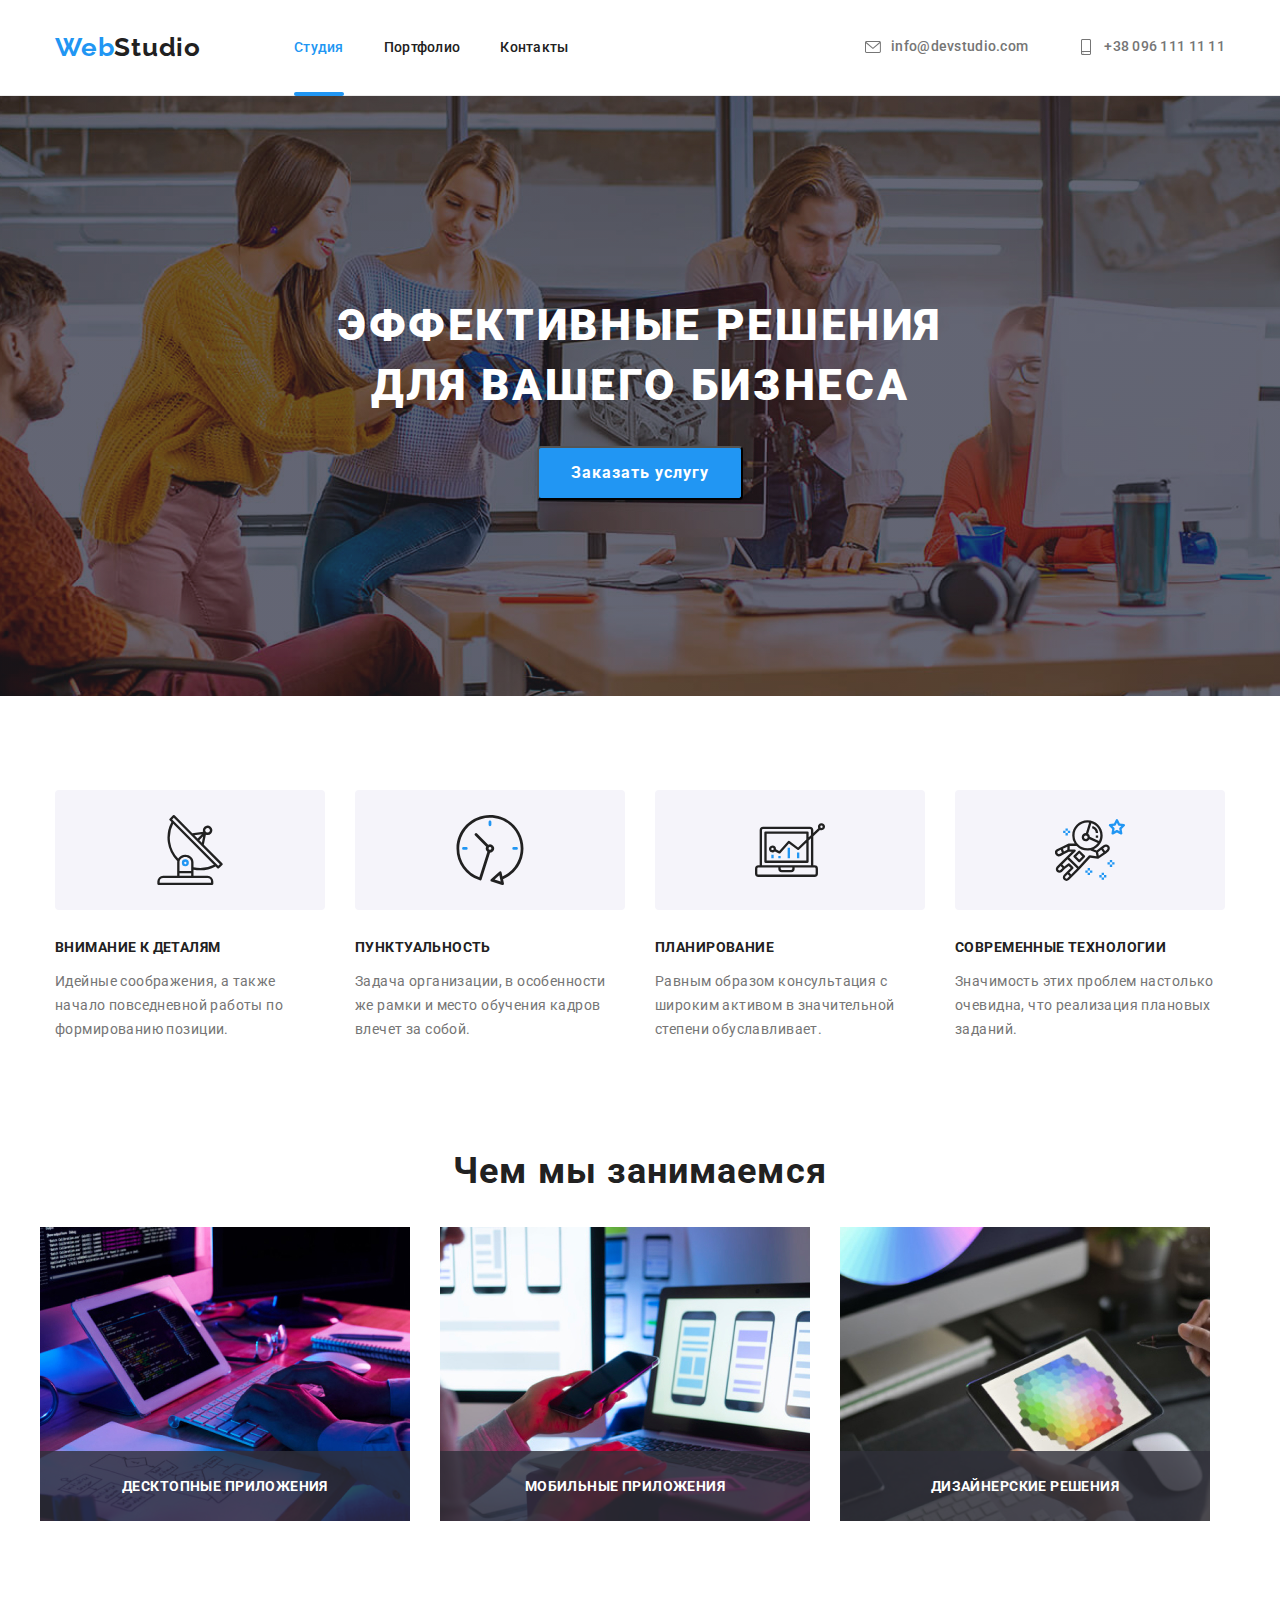
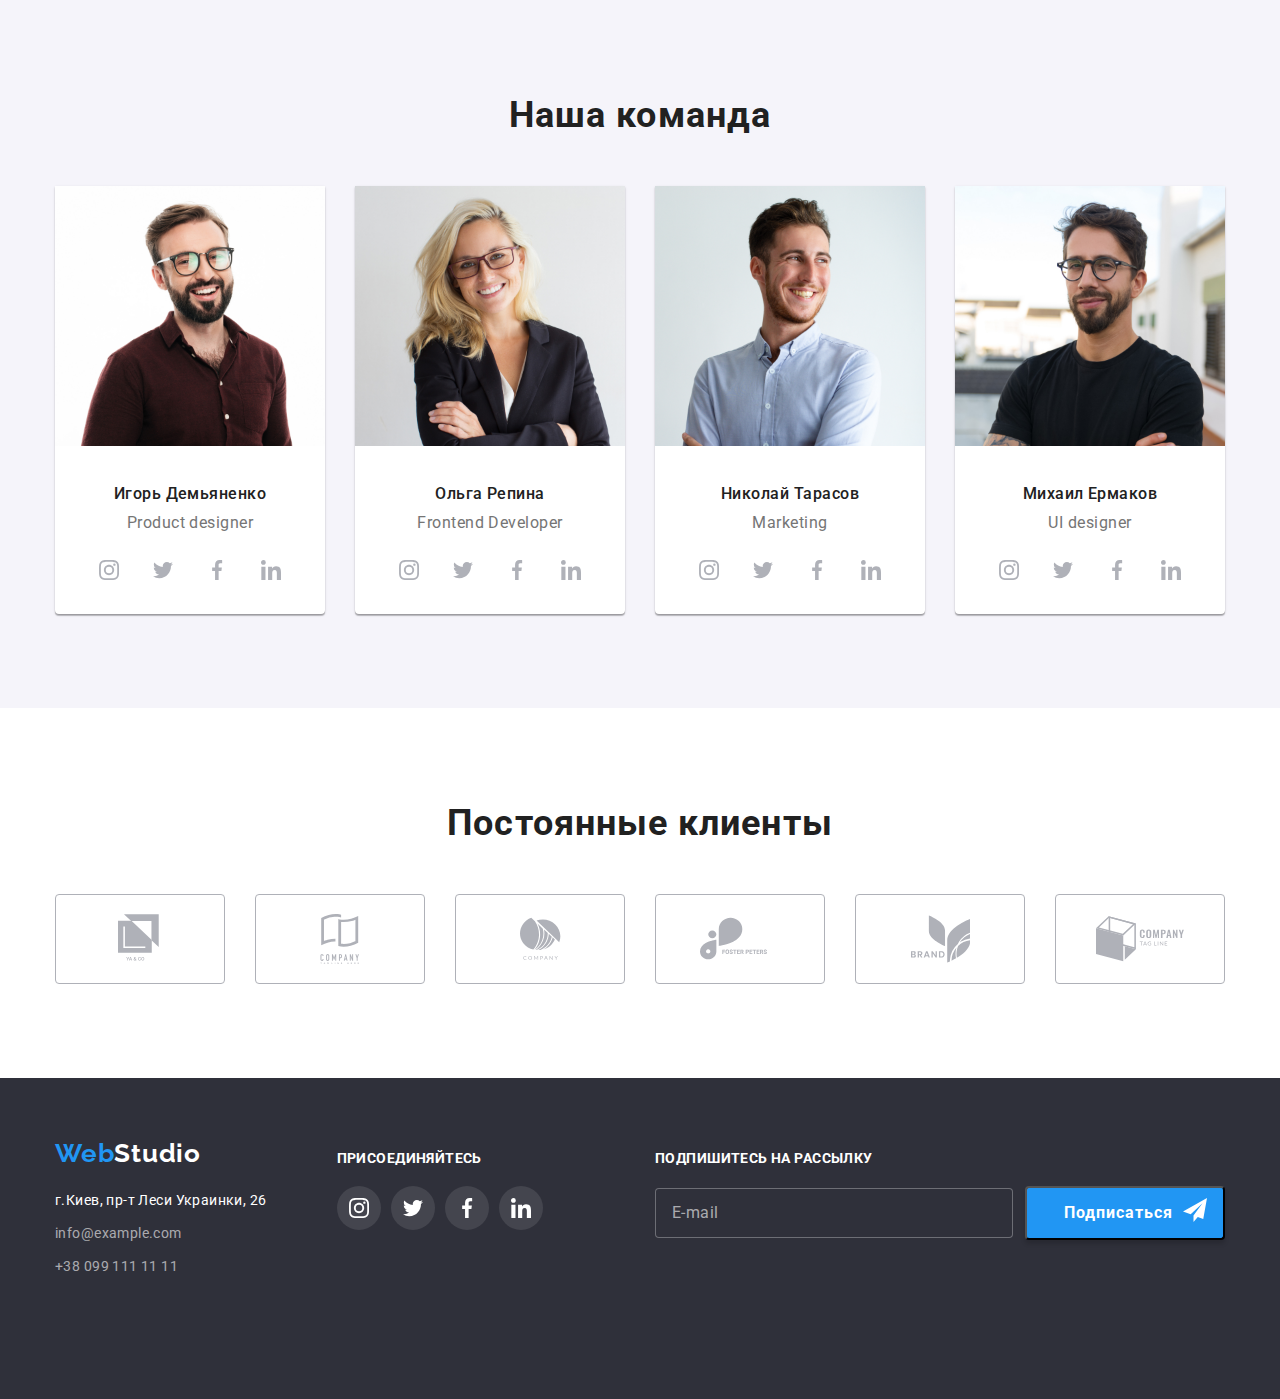
==== commit 137928d2: "header" ====
--- a/index.html
+++ b/index.html
@@ -34,6 +34,13 @@
           <li class="menu-item"><a href="./portfolio.html" class="link menu-link">Портфолио</a></li>
           <li class="menu-item"><a href="#contacts" class="link menu-link">Контакты</a></li>
         </ul>
+
+        
+        <button class="mobile-menu-btn">
+          <svg class="mobile-menu-icon">
+            <use href="./img/symbol-defs.svg#menu_24px"></use>
+          </svg>
+        </button>
               </nav>
         <ul class="list mail-tel">
           <li class="item">
@@ -57,6 +64,36 @@
       </div>
       
     </header>
+    <div class="mobile-menu">
+      <div class="mobile-div">
+          <ul class="list mobile-menu-list">
+          <li class="mobile-menu-item"><a href="./index.html" class="current-page">Студия</a></li>
+          <li class="mobile-menu-item"><a href="./portfolio.html" class="link menu-link">Портфолио</a></li>
+          <li class="mobile-menu-item"><a href="#contacts" class="link menu-link">Контакты</a></li>
+        </ul>
+      </div>
+
+      <div>
+        <ul class="list mail-tel-mobile">
+          <li class="mobile-item">
+            <a  href="mailto:info@devstudio.com" class="link mail-menu-link mail" aria-label="Envelope">
+              <svg class="icon-contact" >
+                <use href="./img/sprite.svg#envelope"></use>
+              </svg>
+              info@devstudio.com
+            </a>
+          </li>
+          <li class="mobile-item">
+            <a href="tel:+380961111111" class="link mail-menu-link" aria-label="Telephone">
+              <svg class="icon-contact">
+                <use href="./img/sprite.svg#smartphone"></use>
+              </svg>
+              +38 096 111 11 11
+            </a>
+          </li>
+        </ul>
+      </div>
+        </div>
 
     <main>
       <!-- Герой -->
@@ -659,5 +696,6 @@
     </div>
 
     <script src="./js/modal.js"></script>
+    <script src="./js/mobile-menu.js"></script>
   </body>
 </html>
--- a/css/main.min.css
+++ b/css/main.min.css
@@ -1,2 +1,2 @@
-:root{--main-text-cl: #757575;--accent-cl: #2196f3;--black: #212121;--white: #ffffff;--gray: rgba(255, 255, 255, 0.6);--dark-bg: #2f303a;--light-grey: #f5f4fa}html{box-sizing:border-box;overflow-x:hidden}*,*::before,*::after{box-sizing:inherit}img{display:inline-block;max-width:100%;height:auto}h1,h2,h3,h4 p{margin-top:0;margin-bottom:0}body{font-family:Roboto;font-size:14px;line-height:1.71;letter-spacing:0.03em;color:var(--main-text-cl);overflow-x:hidden}address{font-style:normal}.container{width:100%;padding-left:15px;padding-right:15px;margin-right:auto;margin-left:auto}@media (min-width: 480px){.container{width:480px}}@media (min-width: 768px){.container{width:768px}}@media (min-width: 1200px){.container{width:1200px}}.header{margin:0;padding-top:32px;padding-bottom:32px;width:100%}.header-border{border-bottom:1px solid #ececec}.header-portfolio{border-bottom:1px solid #ececec;margin-bottom:100px}.header .logo{margin-right:93px}.header-border .logo{margin-right:93px}.menu{display:inline-flex;padding-bottom:28px}.menu-item:not(:last-child){margin-right:40px}.mail-tel{display:flex;align-items:center}.mail{margin-right:50px}.header-container{display:flex;justify-content:flex-end;align-items:center}.link:hover,.link:focus{color:var(--accent-cl)}.current-page{position:relative;text-decoration:none;font-family:Roboto;font-weight:500;font-size:14px;line-height:1.14;letter-spacing:0.02em;color:var(--accent-cl)}.current-page:hover,.current-page:focus{color:var(--black)}.current-page::after{display:block;content:"";width:100%;height:4px;border-radius:2px;background-color:var(--accent-cl);position:absolute;top:51px;margin-left:auto;margin-right:auto}.link{color:inherit;text-decoration:none}.list{list-style:none;margin:0;padding:0}.link-logo{text-decoration:none;font-family:Raleway, Oleo Script;font-weight:700;font-size:26px;line-height:1.19;letter-spacing:0.03em;color:var(--accent-cl)}.link-logo-black{text-decoration:none;font-family:Raleway, Oleo Script;font-weight:700;font-size:26px;line-height:1.19;letter-spacing:0.03em;color:var(--black)}.link-logo-white{text-decoration:none;font-family:Raleway, Oleo Script;font-weight:700;font-size:26px;line-height:1.19;letter-spacing:0.03em;color:var(--white)}.menu-link{font-family:Roboto;font-weight:500;font-size:14px;line-height:1.14;letter-spacing:0.02em;color:var(--black);position:relative;margin-top:32px;margin-bottom:28px}.menu-link:hover::after,.menu-link:focus::after{color:var(--accent-cl);display:block;content:"";width:100%;height:4px;border-radius:2px;background-color:var(--accent-cl);position:absolute;margin-left:auto;margin-right:auto;margin-top:28px;top:23px}.menu-link-2{font-family:Roboto;font-weight:500;font-size:14px;line-height:1.14;letter-spacing:0.02em;color:var(--black);position:relative;margin-top:32px;margin-bottom:28px}.menu-link-2:hover::after,.menu-link-2:focus::after{color:var(--accent-cl);display:block;content:"";width:100%;height:4px;border-radius:2px;background-color:var(--accent-cl);position:absolute;margin-left:auto;margin-right:auto;margin-top:28px;top:18px}.item{display:block;align-items:center;justify-content:center}.icon-contact{width:16px;height:16px;margin-right:10px;fill:currentColor}.mail-menu-link{display:flex;font-family:Roboto;font-weight:500;font-size:14px;line-height:1.14;letter-spacing:0.02em;color:var(--main-text-cl)}.navigation{display:flex;align-items:center;margin-right:auto}.dark-bg{background-color:var(--dark-bg)}.overlay{background-color:var(--dark-bg);max-width:1600px;height:600px;margin-left:auto;margin-right:auto;background-image:linear-gradient(to right, rgba(47,48,58,0.4), rgba(47,48,58,0.4)),url("../img/bgr.jpg");background-repeat:no-repeat;background-position:center;background-size:cover}.hero{display:flex;padding-top:200px;padding-bottom:200px;text-align:center}.title{font-family:Roboto;font-weight:900;font-size:44px;line-height:1.36;text-align:center;letter-spacing:0.06em;text-transform:uppercase;color:var(--white)}.btn{display:inline-block;padding:10px 32px;min-width:200px;font-family:Roboto;font-weight:700;font-size:16px;line-height:1.875;letter-spacing:0.06em;color:var(--white);box-shadow:0px 4px 4px rgba(0,0,0,0.15);border-radius:4px;background-color:var(--accent-cl);margin-top:30px;cursor:pointer}.btn:hover,.btn:focus{color:var(--accent-cl);background-color:var(--white)}.btn-portfolio{display:inline-block;font-family:Roboto;font-weight:500;font-size:16px;line-height:1.625;text-align:center;letter-spacing:0.03em;color:var(--black);background-color:var(--light-grey);border:none;border-radius:4px;padding-top:6px;padding-right:22px;padding-bottom:6px;padding-left:22px;cursor:pointer}.btn-portfolio:hover,.btn-portfolio:focus{color:var(--white);background-color:var(--accent-cl)}.backdrop{position:fixed;top:0;left:0;right:0;bottom:0;background-color:rgba(0,0,0,0.2);opacity:1}.backdrop.is-hidden{visibility:hidden;opacity:0;pointer-events:none}.modal{position:absolute;top:50%;left:50%;transform:translate(-50%, -50%) scale(1);width:100%;max-width:450px;height:609px;background-color:var(--white);padding-top:40px;padding-bottom:40px;box-shadow:0px 1px 3px rgba(0,0,0,0.12),0px 1px 1px rgba(0,0,0,0.14),0px 2px 1px rgba(0,0,0,0.2);border-radius:4px;transition:transform 0.5s}@media (min-width: 1200px){.modal{max-width:528px;height:581px}}.btn-close{position:absolute;top:8px;right:8px;display:flex;justify-content:center;align-items:center;border:1px solid rgba(0,0,0,0.1);border-radius:50%;width:30px;height:30px;padding:0;cursor:pointer;background-color:var(--white)}.btn-close:hover .btn-close-svg,.btn-close:focus .btn-close-svg{fill:var(--accent-cl)}.btn-close-svg{width:11px;height:11px;fill:var(--black)}.advantages{margin-bottom:94px}.heading{font-family:Roboto;font-weight:bold;font-size:14px;line-height:1.14;letter-spacing:0.03em;text-transform:uppercase;color:var(--black);margin-bottom:10px;text-align:center}@media (min-width: 768px){.heading{text-align:left}}@media (min-width: 768px){.flexbox{display:flex;flex-wrap:wrap;margin:-15px}}.content-box{display:block;align-items:center;justify-content:center;margin:15px}@media (min-width: 768px){.content-box{flex-basis:calc(100% / 2 - 30px)}}@media (min-width: 1200px){.content-box{flex-basis:calc(100% / 4 - 30px)}}.box{display:flex;align-items:center;justify-content:center;height:120px;background-color:var(--light-grey);margin-bottom:30px;border-radius:4px}.icon-box{display:flex;align-items:center;justify-content:center;width:70px;height:70px}.duties{margin-bottom:94px;display:none}@media (min-width: 1200px){.duties{display:block}}.duties-box{flex-basis:calc(100% / 3 - 30px);margin-right:30px;position:relative;display:flex}.img{display:block}.duties-title{font-family:Roboto;font-style:normal;font-weight:bold;font-size:14px;line-height:16px;text-align:center;letter-spacing:0.03em;text-transform:uppercase;color:var(--white);padding-top:27px;padding-bottom:27px;position:absolute;left:0;bottom:0;width:100%;background-color:rgba(47,48,58,0.8)}.crew-container{background-color:var(--light-grey);margin-bottom:94px;padding-top:94px;padding-bottom:94px}.item-title{font-family:Roboto;font-weight:bold;font-size:28px;line-height:1.17;text-align:center;letter-spacing:0.03em;color:var(--black);margin-bottom:50px}@media (min-width: 1200px){.item-title{font-size:36px}}.crew-list{display:flex;flex-wrap:wrap;justify-content:center}@media (min-width: 768px){.crew-list{display:flex;flex-wrap:wrap;margin-left:-30px;margin-top:-30px}}.crew-item{display:block;margin-bottom:30px;text-align:center;background-color:var(--white);box-shadow:0px 1px 3px rgba(0,0,0,0.12),0px 1px 1px rgba(0,0,0,0.14),0px 2px 1px rgba(0,0,0,0.2);border-radius:0px 0px 4px 4px;width:270px;height:428px;padding-bottom:30px}@media (min-width: 768px){.crew-item{flex-basis:calc(100% / 2 - 30px);max-width:270px;margin-left:30px;margin-top:30px;margin-bottom:0}}@media (min-width: 1200px){.crew-item{flex-basis:calc(100% / 4 - 30px);max-width:270px;margin-left:30px;margin-top:30px}}.crew-name{font-family:Roboto;font-weight:500;font-size:16px;line-height:1.19;text-align:center;letter-spacing:0.03em;color:var(--black);margin:0;margin-top:30px;margin-bottom:10px}.crew-position{font-family:Roboto;font-weight:normal;font-size:16px;line-height:1.19;text-align:center;letter-spacing:0.03em;color:var(--main-text-cl);margin:0;margin-bottom:16px}.social-icons{display:flex;justify-content:center}.social-icons-item:not(:last-child){margin-right:10px}.social-icons-link{display:flex;justify-content:center;align-items:center;width:44px;height:44px;background-color:var(--white);color:#afb1b8;border-radius:50%}.social-icons-svg{width:20px;height:20px;fill:currentColor}.social-icons-link:hover,.social-icons-link:focus{background-color:var(--accent-cl)}.social-icons-link:hover .social-icons-svg,.social-icons-link:focus .social-icons-svg{fill:var(--white)}.clients{padding-bottom:94px}.clients-icons{display:flex;flex-wrap:wrap;justify-content:center;margin:-15px}.clients-icons-item{display:flex;margin:15px}.clients-icons-link{display:flex;justify-content:center;align-items:center;width:170px;height:90px;background-color:var(--white);color:#afb1b8;border:1px solid #afb1b8;border-radius:4px}.clients-icons-svg{height:50px;fill:currentColor}.clients-icons-link:hover{border-color:var(--accent-cl)}.clients-icons-link:hover .clients-icons-svg,.clients-icons-link:focus .clients-icons-svg{fill:var(--accent-cl)}.footer{display:flex;flex-direction:column}@media (min-width: 1200px){.footer{flex-direction:row;justify-content:space-between}}.link-logo-footer{display:flex;justify-content:center}@media (min-width: 1200px){.link-logo-footer{justify-content:start}}.contacts{display:block;align-items:center;justify-content:center;flex-direction:column;margin-bottom:60px}@media (min-width: 1200px){.contacts{margin-right:70px}}.footer-adress{text-align:center}@media (min-width: 1200px){.footer-adress{text-align:start}}.icon-footer{padding-top:12px;display:flex;flex-direction:column;align-items:center;margin-bottom:60px}@media (min-width: 1200px){.icon-footer{align-items:flex-start}}@media (min-width: 768px){.footer-tablet{display:flex;justify-content:space-around}}.footer-container{padding-top:60px;padding-bottom:60px}.footer-list{margin-top:20px;margin-bottom:9px}.footer-mail{margin-bottom:9px}.adress{font-family:Roboto;font-weight:normal;font-size:14px;line-height:1.71;letter-spacing:0.03em;color:var(--white)}.mail-menu{font-family:Roboto;font-weight:normal;font-size:14px;line-height:1.71;letter-spacing:0.03em;color:var(--gray)}.join{display:block;font-family:Roboto;font-style:normal;font-weight:bold;font-size:14px;line-height:16px;letter-spacing:0.03em;color:var(--white);margin:0;margin-bottom:20px}.footer-icons-link{display:flex;justify-content:center;align-items:center;width:44px;height:44px;background-color:rgba(255,255,255,0.1);color:#afb1b8;border-radius:50%}.footer-icons-svg{width:20px;height:20px;fill:var(--white)}.footer-icons-link:hover,.footer-icons-link:focus{background-color:var(--accent-cl)}.submit{padding-top:12px;display:flex;flex-direction:column;align-items:center}@media (min-width: 1200px){.submit{align-items:flex-start}}.submit-item{display:flex;flex-direction:column;align-items:center}@media (min-width: 1200px){.submit-item{display:flex;flex-direction:row;justify-content:center}}.submit-form{display:flex;flex-wrap:wrap}.submit-input::placeholder{font-weight:normal;font-size:16px;line-height:1.25;letter-spacing:0.03em;color:rgba(255,255,255,0.6)}.submit-input{background-color:var(--dark-bg);margin:0;width:358px;height:50px;padding-left:16px;padding-top:15px;padding-bottom:15px;border:1px solid rgba(255,255,255,0.3);border-radius:4px;margin-bottom:20px}@media (min-width: 1200px){.submit-input{margin:0}}.button-form{margin-left:auto;margin-right:auto;margin-top:15px;display:block;padding-left:29px;padding-right:8px;padding-top:10px;padding-bottom:10px;min-width:200px;font-family:Roboto;font-style:normal;font-weight:bold;font-size:16px;line-height:1.87;letter-spacing:0.06em;color:var(--white);box-shadow:0px 4px 4px rgba(0,0,0,0.15);border-radius:4px;background-color:var(--accent-cl);cursor:pointer}@media (min-width: 1200px){.button-form{margin-top:30px}}.submit-input{font-family:Roboto;font-style:normal;font-weight:bold;font-size:16px;line-height:1.87;letter-spacing:0.06em;color:var(--white)}.button-submit{margin-left:12px;display:flex;justify-content:center;padding-left:29px;padding-right:8px;padding-top:10px;padding-bottom:10px;width:200px;font-family:Roboto;font-style:normal;font-weight:bold;font-size:16px;line-height:1.87;letter-spacing:0.06em;color:var(--white);box-shadow:0px 4px 4px rgba(0,0,0,0.15);border-radius:4px;background-color:var(--accent-cl);cursor:pointer}.submit-svg{width:24px;height:24px;margin-left:10px;fill:currentColor}.button-submit:hover,.button-submit:focus{background-color:var(--white);color:var(--accent-cl)}.button-submit:hover .submit-svg,.button-submit:focus .submit-svg{fill:var(--accent-cl)}textarea{resize:none}.form-title{margin:0;font-weight:bold;font-size:20px;line-height:150%;text-align:center;letter-spacing:0.03em;color:var(--black);max-width:370px;margin-left:auto;margin-right:auto}@media (min-width: 1200px){.form-title{max-width:100%;line-height:23px;padding-bottom:12px}}.form{width:448px;margin-left:auto;margin-right:auto;padding-right:40px;padding-left:40px}@media (min-width: 1200px){.form{padding:0}}.form-field{margin-bottom:10px;display:flex;flex-direction:column;position:relative}.form-label{font-family:Roboto;font-style:normal;font-weight:normal;font-size:12px;line-height:14px;letter-spacing:0.01em;color:var(--main-text-cl)}.form-input{margin:0;height:40px;padding-left:42px;padding-top:12px;padding-bottom:12px;border:1px solid rgba(33,33,33,0.2);border-radius:4px;outline:none}.form-input:focus{border-color:var(--accent-cl)}.form-input:focus+.form-label-svg{fill:var(--accent-cl)}.form-field label{margin-bottom:4px}.form-label-svg{position:absolute;width:15px;height:15px;top:31px;left:15px;z-index:2}.label-comment{font-style:normal;font-weight:normal;font-size:12px;line-height:14px;letter-spacing:0.01em;color:var(--main-text-cl)}.comment{margin-bottom:20px;display:flex;flex-direction:column}.comment label{margin-bottom:4px}.comment textarea{margin:0;padding:12px 16px;border:1px solid rgba(33,33,33,0.2);border-radius:4px;width:100%;height:120px;outline:none}.comment textarea::placeholder{font-weight:normal;font-size:14px;line-height:16px;letter-spacing:0.01em;color:rgba(117,117,117,0.5)}.textarea:focus{border-color:var(--accent-cl)}.checkbox{display:flex;justify-content:center;align-items:center}.agreement-link{flex:wrap;color:var(--accent-cl);text-decoration:underline;font-family:Roboto;font-style:normal;font-weight:normal;font-size:12px;line-height:14px;letter-spacing:0.03em}.argeement-label{display:block}.checkbox-input{appearance:none;-webkit-appearance:none;-moz-appearance:none}.check-icon{font-family:Roboto;font-style:normal;font-weight:normal;font-size:12px;line-height:14px;letter-spacing:0.03em;display:inline-block;width:15px;height:15px;border:2px solid var(--black);border-radius:4px}.checkbox-input:checked+.check-icon{background-color:var(--accent-cl);background-image:url(../img/icon-check-blue.svg);background-size:contain;background-repeat:no-repeat;background-origin:border-box;border-color:transparent}
+:root{--main-text-cl: #757575;--accent-cl: #2196f3;--black: #212121;--white: #ffffff;--gray: rgba(255, 255, 255, 0.6);--dark-bg: #2f303a;--light-grey: #f5f4fa}html{box-sizing:border-box;overflow-x:hidden}*,*::before,*::after{box-sizing:inherit}img{display:inline-block;max-width:100%;height:auto}h1,h2,h3,h4 p{margin-top:0;margin-bottom:0}body{font-family:Roboto;font-size:14px;line-height:1.71;letter-spacing:0.03em;color:var(--main-text-cl);overflow-x:hidden}address{font-style:normal}.container{width:100%;padding-left:15px;padding-right:15px;margin-right:auto;margin-left:auto}@media (min-width: 480px){.container{width:480px}}@media (min-width: 768px){.container{width:768px}}@media (min-width: 1200px){.container{width:1200px}}.header{margin:0;padding-top:16px;padding-bottom:16px;width:100%;border-bottom:1px solid #ececec}@media screen and (min-width: 768px){.header{padding-top:32px;padding-bottom:32px}}.header .logo{margin-right:93px}.header-border .logo{margin-right:93px}.menu{display:none;padding-bottom:28px}@media screen and (min-width: 768px){.menu{display:flex}}.mobile-menu-btn{display:none;justify-content:center;align-items:center;border:none;padding:0;cursor:pointer;background-color:var(--white)}@media screen and (max-width: 767px){.mobile-menu-btn{display:block}}.mobile-menu-icon{width:24px;height:16px;fill:var(--black)}.mobile-menu-btn:hover .mobile-menu-icon,.mobile-menu-btn:focus .mobile-menu-icon{fill:var(--accent-cl)}.mobile-menu{display:block;text-align:center;padding-top:60px;padding-bottom:60px;background-color:var(--white);box-shadow:0px 4px 8px rgba(0,0,0,0.04),0px 2px 4px rgba(0,0,0,0.08),0px 1px 3px rgba(0,0,0,0.16);position:absolute;left:0;right:0}@media screen and (min-width: 768px){.mobile-menu{display:none}}.mobile-menu-item:not(:last-child){margin-bottom:40px}.mobile-div{margin-bottom:60px}.mail-tel-mobile{display:flex;flex-direction:column;align-items:center}.mobile-item:not(:last-child){margin-bottom:16px}.menu-item:not(:last-child){margin-right:40px}.mail-tel{display:none;align-items:center}@media screen and (min-width: 768px){.mail-tel{display:flex;flex-direction:column}}@media screen and (min-width: 1200px){.mail-tel{display:flex;align-items:center;flex-direction:row}}.mail{margin-right:0px}@media screen and (min-width: 1200px){.mail{margin-right:50px}}.header-container{display:flex;justify-content:flex-end;align-items:center}@media screen and (max-width: 767px){.header-container{width:100%}}.link:hover,.link:focus{color:var(--accent-cl)}.current-page{position:relative;display:inline-block;text-decoration:none;font-family:Roboto;font-weight:500;font-size:14px;line-height:1.14;letter-spacing:0.02em;color:var(--accent-cl)}.current-page:hover,.current-page:focus{color:var(--black)}.current-page::after{display:block;content:"";width:100%;height:4px;margin-left:auto;margin-right:auto;border-radius:2px;background-color:var(--accent-cl)}@media screen and (min-width: 768px){.current-page::after{display:block;content:"";width:100%;height:4px;border-radius:2px;background-color:var(--accent-cl);position:absolute;top:52px}}.link{color:inherit;text-decoration:none}.list{list-style:none;margin:0;padding:0}.link-logo{text-decoration:none;font-family:Raleway, Oleo Script;font-weight:700;font-size:26px;line-height:1.19;letter-spacing:0.03em;color:var(--accent-cl)}.link-logo-black{text-decoration:none;font-family:Raleway, Oleo Script;font-weight:700;font-size:26px;line-height:1.19;letter-spacing:0.03em;color:var(--black)}.link-logo-white{text-decoration:none;font-family:Raleway, Oleo Script;font-weight:700;font-size:26px;line-height:1.19;letter-spacing:0.03em;color:var(--white)}.menu-link{display:inline-block;font-family:Roboto;font-weight:500;font-size:14px;line-height:1.14;letter-spacing:0.02em;color:var(--black);position:relative}.menu-link:hover::after,.menu-link:focus::after{color:var(--accent-cl);display:block;content:"";width:100%;height:4px;border-radius:2px;background-color:var(--accent-cl)}@media screen and (min-width: 767px){.menu-link:hover::after,.menu-link:focus::after{color:var(--accent-cl);display:block;content:"";width:100%;height:4px;border-radius:2px;background-color:var(--accent-cl);position:absolute;top:53px}}.item{display:block;align-items:center;justify-content:center}.icon-contact{width:16px;height:16px;margin-right:10px;fill:currentColor}.mail-menu-link{display:flex;font-family:Roboto;font-weight:500;font-size:14px;line-height:1.14;letter-spacing:0.02em;color:var(--main-text-cl)}.navigation{display:flex;align-items:center;margin-right:auto}@media screen and (max-width: 767px){.navigation{width:100%;margin-right:0;justify-content:space-between}}.dark-bg{background-color:var(--dark-bg)}.overlay{background-color:var(--dark-bg);max-width:1600px;height:600px;margin-left:auto;margin-right:auto;background-image:linear-gradient(to right, rgba(47,48,58,0.4), rgba(47,48,58,0.4)),url("../img/bgr.jpg");background-repeat:no-repeat;background-position:center;background-size:cover}.hero{display:flex;padding-top:200px;padding-bottom:200px;text-align:center}.title{font-family:Roboto;font-weight:900;font-size:26px;line-height:1.61;text-align:center;letter-spacing:0.06em;text-transform:uppercase;color:var(--white)}@media (min-width: 1200px){.title{font-size:44px;line-height:1.36}}.btn{display:inline-block;padding:10px 32px;min-width:200px;font-family:Roboto;font-weight:700;font-size:16px;line-height:1.875;letter-spacing:0.06em;color:var(--white);box-shadow:0px 4px 4px rgba(0,0,0,0.15);border-radius:4px;background-color:var(--accent-cl);margin-top:30px;cursor:pointer}.btn:hover,.btn:focus{color:var(--accent-cl);background-color:var(--white)}.btn-portfolio{display:inline-block;font-family:Roboto;font-weight:500;font-size:16px;line-height:1.625;text-align:center;letter-spacing:0.03em;color:var(--black);background-color:var(--light-grey);border:none;border-radius:4px;padding-top:6px;padding-right:22px;padding-bottom:6px;padding-left:22px;cursor:pointer}.btn-portfolio:hover,.btn-portfolio:focus{color:var(--white);background-color:var(--accent-cl)}.backdrop{position:fixed;top:0;left:0;right:0;bottom:0;background-color:rgba(0,0,0,0.2);opacity:1}.backdrop.is-hidden{visibility:hidden;opacity:0;pointer-events:none}.modal{position:absolute;top:50%;left:50%;transform:translate(-50%, -50%) scale(1);width:100%;max-width:450px;height:609px;background-color:var(--white);padding-top:40px;padding-bottom:40px;box-shadow:0px 1px 3px rgba(0,0,0,0.12),0px 1px 1px rgba(0,0,0,0.14),0px 2px 1px rgba(0,0,0,0.2);border-radius:4px;transition:transform 0.5s}@media (min-width: 1200px){.modal{max-width:528px;height:581px}}.btn-close{position:absolute;top:8px;right:8px;display:flex;justify-content:center;align-items:center;border:1px solid rgba(0,0,0,0.1);border-radius:50%;width:30px;height:30px;padding:0;cursor:pointer;background-color:var(--white)}.btn-close:hover .btn-close-svg,.btn-close:focus .btn-close-svg{fill:var(--accent-cl)}.btn-close-svg{width:11px;height:11px;fill:var(--black)}.advantages{margin-bottom:94px}.heading{font-family:Roboto;font-weight:bold;font-size:14px;line-height:1.14;letter-spacing:0.03em;text-transform:uppercase;color:var(--black);margin-bottom:10px;text-align:center}@media (min-width: 768px){.heading{text-align:left}}@media (min-width: 768px){.flexbox{display:flex;flex-wrap:wrap;margin:-15px}}.content-box{display:block;align-items:center;justify-content:center;margin:15px}@media (min-width: 768px){.content-box{flex-basis:calc(100% / 2 - 30px)}}@media (min-width: 1200px){.content-box{flex-basis:calc(100% / 4 - 30px)}}.box{display:flex;align-items:center;justify-content:center;height:120px;background-color:var(--light-grey);margin-bottom:30px;border-radius:4px}.icon-box{display:flex;align-items:center;justify-content:center;width:70px;height:70px}.duties{margin-bottom:94px;display:none}@media (min-width: 1200px){.duties{display:block}}.duties-box{flex-basis:calc(100% / 3 - 30px);margin-right:30px;position:relative;display:flex}.img{display:block}.duties-title{font-family:Roboto;font-style:normal;font-weight:bold;font-size:14px;line-height:16px;text-align:center;letter-spacing:0.03em;text-transform:uppercase;color:var(--white);padding-top:27px;padding-bottom:27px;position:absolute;left:0;bottom:0;width:100%;background-color:rgba(47,48,58,0.8)}.crew-container{background-color:var(--light-grey);margin-bottom:94px;padding-top:94px;padding-bottom:94px}.item-title{font-family:Roboto;font-weight:bold;font-size:28px;line-height:1.17;text-align:center;letter-spacing:0.03em;color:var(--black);margin-bottom:50px}@media (min-width: 1200px){.item-title{font-size:36px}}.crew-list{display:flex;flex-wrap:wrap;justify-content:center}@media (min-width: 768px){.crew-list{display:flex;flex-wrap:wrap;margin-left:-30px;margin-top:-30px}}.crew-item{display:block;margin-bottom:30px;text-align:center;background-color:var(--white);box-shadow:0px 1px 3px rgba(0,0,0,0.12),0px 1px 1px rgba(0,0,0,0.14),0px 2px 1px rgba(0,0,0,0.2);border-radius:0px 0px 4px 4px;width:270px;height:428px;padding-bottom:30px}@media (min-width: 768px){.crew-item{flex-basis:calc(100% / 2 - 30px);max-width:270px;margin-left:30px;margin-top:30px;margin-bottom:0}}@media (min-width: 1200px){.crew-item{flex-basis:calc(100% / 4 - 30px);max-width:270px;margin-left:30px;margin-top:30px}}.crew-name{font-family:Roboto;font-weight:500;font-size:16px;line-height:1.19;text-align:center;letter-spacing:0.03em;color:var(--black);margin:0;margin-top:30px;margin-bottom:10px}.crew-position{font-family:Roboto;font-weight:normal;font-size:16px;line-height:1.19;text-align:center;letter-spacing:0.03em;color:var(--main-text-cl);margin:0;margin-bottom:16px}.social-icons{display:flex;justify-content:center}.social-icons-item:not(:last-child){margin-right:10px}.social-icons-link{display:flex;justify-content:center;align-items:center;width:44px;height:44px;background-color:var(--white);color:#afb1b8;border-radius:50%}.social-icons-svg{width:20px;height:20px;fill:currentColor}.social-icons-link:hover,.social-icons-link:focus{background-color:var(--accent-cl)}.social-icons-link:hover .social-icons-svg,.social-icons-link:focus .social-icons-svg{fill:var(--white)}.clients{padding-bottom:94px}.clients-icons{display:flex;flex-wrap:wrap;justify-content:center;margin:-15px}.clients-icons-item{display:flex;margin:15px}.clients-icons-link{display:flex;justify-content:center;align-items:center;width:170px;height:90px;background-color:var(--white);color:#afb1b8;border:1px solid #afb1b8;border-radius:4px}.clients-icons-svg{height:50px;fill:currentColor}.clients-icons-link:hover{border-color:var(--accent-cl)}.clients-icons-link:hover .clients-icons-svg,.clients-icons-link:focus .clients-icons-svg{fill:var(--accent-cl)}.footer{display:flex;flex-direction:column}@media (min-width: 1200px){.footer{flex-direction:row;justify-content:space-between}}.link-logo-footer{display:flex;justify-content:center}@media (min-width: 1200px){.link-logo-footer{justify-content:start}}.contacts{display:block;align-items:center;justify-content:center;flex-direction:column;margin-bottom:60px}@media (min-width: 1200px){.contacts{margin-right:70px}}.footer-adress{text-align:center}@media (min-width: 1200px){.footer-adress{text-align:start}}.icon-footer{padding-top:12px;display:flex;flex-direction:column;align-items:center;margin-bottom:60px}@media (min-width: 1200px){.icon-footer{align-items:flex-start}}@media (min-width: 768px){.footer-tablet{display:flex;justify-content:space-around}}.footer-container{padding-top:60px;padding-bottom:60px}.footer-list{margin-top:20px;margin-bottom:9px}.footer-mail{margin-bottom:9px}.adress{font-family:Roboto;font-weight:normal;font-size:14px;line-height:1.71;letter-spacing:0.03em;color:var(--white)}.mail-menu{font-family:Roboto;font-weight:normal;font-size:14px;line-height:1.71;letter-spacing:0.03em;color:var(--gray)}.join{display:block;font-family:Roboto;font-style:normal;font-weight:bold;font-size:14px;line-height:16px;letter-spacing:0.03em;color:var(--white);margin:0;margin-bottom:20px}.footer-icons-link{display:flex;justify-content:center;align-items:center;width:44px;height:44px;background-color:rgba(255,255,255,0.1);color:#afb1b8;border-radius:50%}.footer-icons-svg{width:20px;height:20px;fill:var(--white)}.footer-icons-link:hover,.footer-icons-link:focus{background-color:var(--accent-cl)}.submit{padding-top:12px;display:flex;flex-direction:column;align-items:center}@media (min-width: 1200px){.submit{align-items:flex-start}}.submit-item{display:flex;flex-direction:column;align-items:center}@media (min-width: 1200px){.submit-item{display:flex;flex-direction:row;justify-content:center}}.submit-form{display:flex;flex-wrap:wrap}.submit-input::placeholder{font-weight:normal;font-size:16px;line-height:1.25;letter-spacing:0.03em;color:rgba(255,255,255,0.6)}.submit-input{background-color:var(--dark-bg);margin:0;width:358px;height:50px;padding-left:16px;padding-top:15px;padding-bottom:15px;border:1px solid rgba(255,255,255,0.3);border-radius:4px;margin-bottom:20px}@media (min-width: 1200px){.submit-input{margin:0}}.button-form{margin-left:auto;margin-right:auto;margin-top:15px;display:block;padding-left:29px;padding-right:8px;padding-top:10px;padding-bottom:10px;min-width:200px;font-family:Roboto;font-style:normal;font-weight:bold;font-size:16px;line-height:1.87;letter-spacing:0.06em;color:var(--white);box-shadow:0px 4px 4px rgba(0,0,0,0.15);border-radius:4px;background-color:var(--accent-cl);cursor:pointer}@media (min-width: 1200px){.button-form{margin-top:30px}}.submit-input{font-family:Roboto;font-style:normal;font-weight:bold;font-size:16px;line-height:1.87;letter-spacing:0.06em;color:var(--white)}.button-submit{margin-left:12px;display:flex;justify-content:center;padding-left:29px;padding-right:8px;padding-top:10px;padding-bottom:10px;width:200px;font-family:Roboto;font-style:normal;font-weight:bold;font-size:16px;line-height:1.87;letter-spacing:0.06em;color:var(--white);box-shadow:0px 4px 4px rgba(0,0,0,0.15);border-radius:4px;background-color:var(--accent-cl);cursor:pointer}.submit-svg{width:24px;height:24px;margin-left:10px;fill:currentColor}.button-submit:hover,.button-submit:focus{background-color:var(--white);color:var(--accent-cl)}.button-submit:hover .submit-svg,.button-submit:focus .submit-svg{fill:var(--accent-cl)}textarea{resize:none}.form-title{margin:0;font-weight:bold;font-size:20px;line-height:150%;text-align:center;letter-spacing:0.03em;color:var(--black);max-width:370px;margin-left:auto;margin-right:auto}@media (min-width: 1200px){.form-title{max-width:100%;line-height:23px;padding-bottom:12px}}.form{width:448px;margin-left:auto;margin-right:auto;padding-right:40px;padding-left:40px}@media (min-width: 1200px){.form{padding:0}}.form-field{margin-bottom:10px;display:flex;flex-direction:column;position:relative}.form-label{font-family:Roboto;font-style:normal;font-weight:normal;font-size:12px;line-height:14px;letter-spacing:0.01em;color:var(--main-text-cl)}.form-input{margin:0;height:40px;padding-left:42px;padding-top:12px;padding-bottom:12px;border:1px solid rgba(33,33,33,0.2);border-radius:4px;outline:none}.form-input:focus{border-color:var(--accent-cl)}.form-input:focus+.form-label-svg{fill:var(--accent-cl)}.form-field label{margin-bottom:4px}.form-label-svg{position:absolute;width:15px;height:15px;top:31px;left:15px;z-index:2}.label-comment{font-style:normal;font-weight:normal;font-size:12px;line-height:14px;letter-spacing:0.01em;color:var(--main-text-cl)}.comment{margin-bottom:20px;display:flex;flex-direction:column}.comment label{margin-bottom:4px}.comment textarea{margin:0;padding:12px 16px;border:1px solid rgba(33,33,33,0.2);border-radius:4px;width:100%;height:120px;outline:none}.comment textarea::placeholder{font-weight:normal;font-size:14px;line-height:16px;letter-spacing:0.01em;color:rgba(117,117,117,0.5)}.textarea:focus{border-color:var(--accent-cl)}.checkbox{display:flex;justify-content:center;align-items:center}.agreement-link{flex:wrap;color:var(--accent-cl);text-decoration:underline;font-family:Roboto;font-style:normal;font-weight:normal;font-size:12px;line-height:14px;letter-spacing:0.03em}.argeement-label{display:block}.checkbox-input{appearance:none;-webkit-appearance:none;-moz-appearance:none}.check-icon{font-family:Roboto;font-style:normal;font-weight:normal;font-size:12px;line-height:14px;letter-spacing:0.03em;display:inline-block;width:15px;height:15px;border:2px solid var(--black);border-radius:4px}.checkbox-input:checked+.check-icon{background-color:var(--accent-cl);background-image:url(../img/icon-check-blue.svg);background-size:contain;background-repeat:no-repeat;background-origin:border-box;border-color:transparent}
 /*# sourceMappingURL=main.min.css.map */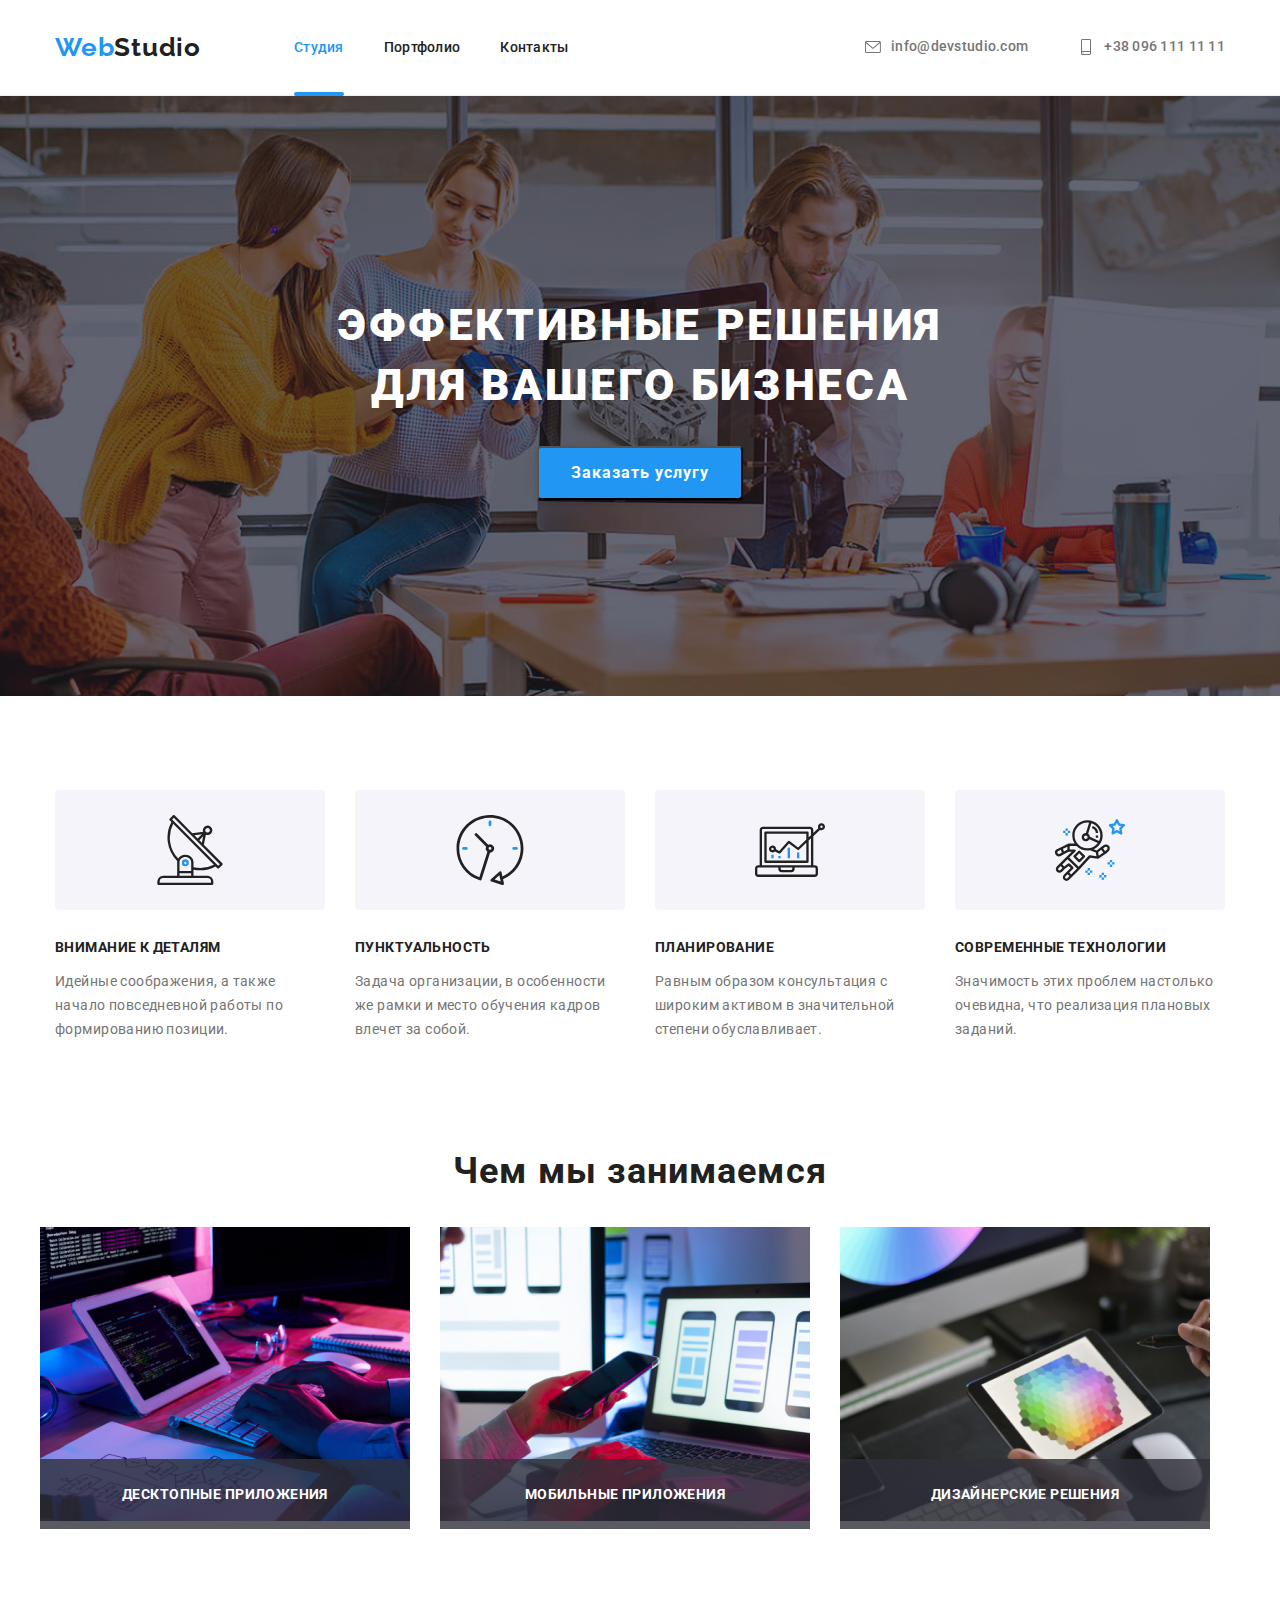
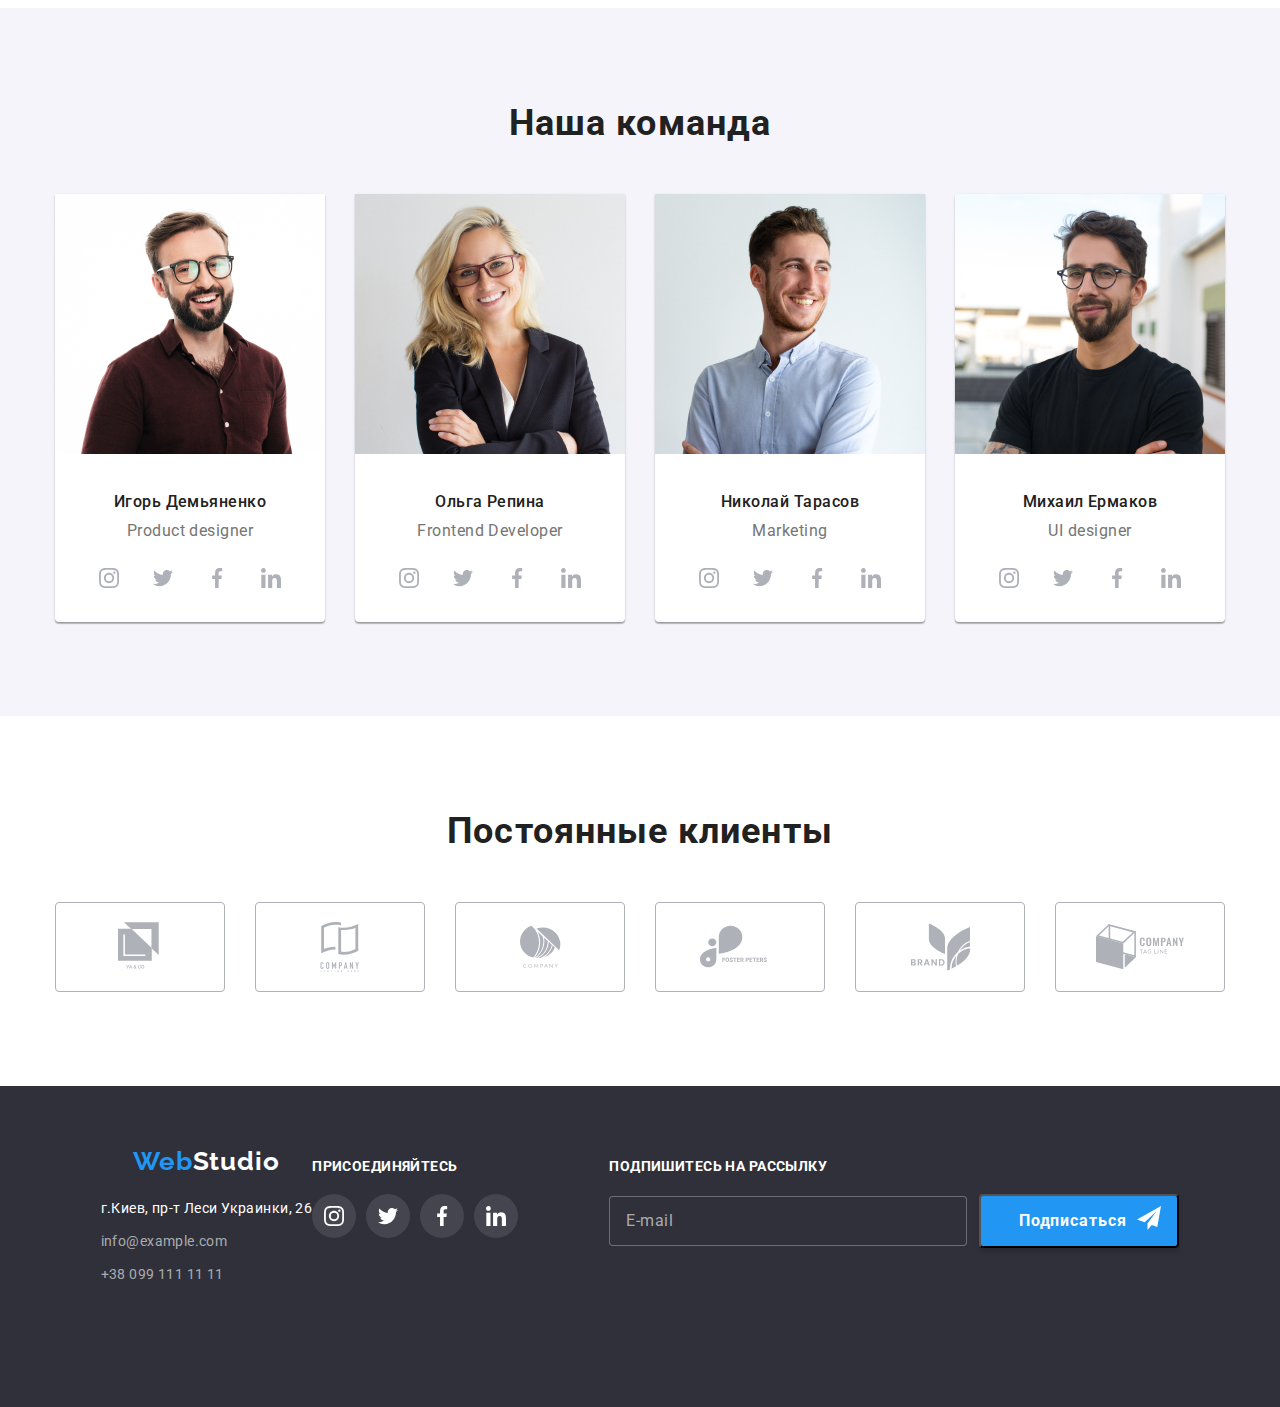
==== commit 4c4448a0: "mobile-menu" ====
--- a/index.html
+++ b/index.html
@@ -36,11 +36,43 @@
         </ul>
 
         
-        <button class="mobile-menu-btn">
-          <svg class="mobile-menu-icon">
-            <use href="./img/symbol-defs.svg#menu_24px"></use>
+        <button class="mobile-menu-btn" data-menu-button>
+          <svg width="24" height="16" aria-label="Переключатель мобильного меню">
+            <use class="icon-menu" href="./img/symbol-defs.svg#menu_24px"></use>
+            <use class="icon-cross" href="./img/symbol-defs.svg#cross"></use>
           </svg>
         </button>
+        <div class="mobile-menu" data-menu>
+      <div class="mobile-div">
+          <ul class="list mobile-menu-list">
+          <li class="mobile-menu-item"><a href="./index.html" class="current-page">Студия</a></li>
+          <li class="mobile-menu-item"><a href="./portfolio.html" class="link menu-link">Портфолио</a></li>
+          <li class="mobile-menu-item"><a href="#contacts" class="link menu-link">Контакты</a></li>
+        </ul>
+      </div>
+
+      <div>
+        <ul class="list mail-tel-mobile">
+          <li class="mobile-item">
+            <a  href="mailto:info@devstudio.com" class="link mail-menu-link mail" aria-label="Envelope">
+              <svg class="icon-contact" >
+                <use href="./img/sprite.svg#envelope"></use>
+              </svg>
+              info@devstudio.com
+            </a>
+          </li>
+          <li class="mobile-item">
+            <a href="tel:+380961111111" class="link mail-menu-link" aria-label="Telephone">
+              <svg class="icon-contact">
+                <use href="./img/sprite.svg#smartphone"></use>
+              </svg>
+              +38 096 111 11 11
+            </a>
+          </li>
+        </ul>
+      </div>
+    </div>
+        
               </nav>
         <ul class="list mail-tel">
           <li class="item">
@@ -64,36 +96,8 @@
       </div>
       
     </header>
-    <div class="mobile-menu">
-      <div class="mobile-div">
-          <ul class="list mobile-menu-list">
-          <li class="mobile-menu-item"><a href="./index.html" class="current-page">Студия</a></li>
-          <li class="mobile-menu-item"><a href="./portfolio.html" class="link menu-link">Портфолио</a></li>
-          <li class="mobile-menu-item"><a href="#contacts" class="link menu-link">Контакты</a></li>
-        </ul>
-      </div>
-
-      <div>
-        <ul class="list mail-tel-mobile">
-          <li class="mobile-item">
-            <a  href="mailto:info@devstudio.com" class="link mail-menu-link mail" aria-label="Envelope">
-              <svg class="icon-contact" >
-                <use href="./img/sprite.svg#envelope"></use>
-              </svg>
-              info@devstudio.com
-            </a>
-          </li>
-          <li class="mobile-item">
-            <a href="tel:+380961111111" class="link mail-menu-link" aria-label="Telephone">
-              <svg class="icon-contact">
-                <use href="./img/sprite.svg#smartphone"></use>
-              </svg>
-              +38 096 111 11 11
-            </a>
-          </li>
-        </ul>
-      </div>
-        </div>
+    
+    
 
     <main>
       <!-- Герой -->
@@ -168,28 +172,32 @@
           <ul class="list flexbox">
             <li class="duties-box">
               <h3 class="duties-title">ДЕСКТОПНЫЕ ПРИЛОЖЕНИЯ</h3>
-              <img
-                class="img"
-                src="./img/programer.jpg"
-                alt="Programer working his desk"
-                width="370"
-              />
+              <picture>
+                <source srcset="./img/desktop/programer.jpg 1x, ./img/desktop/programer@2x.jpg 2x" media="(min-width: 1200px)" />
+              <img class="img" src="./img/programer.jpg" alt="Programer working his desk" width="370"/>
+             </picture>
             </li>
             <li class="duties-box">
               <h3 class="duties-title">МОБИЛЬНЫЕ ПРИЛОЖЕНИЯ</h3>
+              <picture>
+                <source srcset="./img/desktop/smartphone.jpg 1x, ./img/desktop/smartphone@2x.jpg 2x" media="(min-width: 1200px)" />
               <img
                 src="./img/smartphone.jpg"
                 alt="Smartphone application"
                 width="370"
               />
+              </picture>
             </li>
             <li class="duties-box">
               <h3 class="duties-title">ДИЗАЙНЕРСКИЕ РЕШЕНИЯ</h3>
+              <picture>
+                <source srcset="./img/desktop/graphic-tablet.jpg 1x, ./img/desktop/graphic-tablet@2x.jpg 2x" media="(min-width: 1200px)" />
               <img
                 src="./img/graphic-tablet.jpg"
                 alt="Colour selection graphic tablet"
                 width="370"
               />
+            </picture>
             </li>
           </ul>
         </div>
@@ -202,7 +210,12 @@
 
           <ul class="list crew-list">
             <li class="crew-item">
+              <picture>
+              <source srcset="./img/desktop/igor.jpg 1x, ./img/desktop/igor@2x.jpg 2x" media="(min-width: 1200px)" />
+              <source srcset="./img/tablet/igor.jpg 1x, ./img/tablet/igor@2x.jpg 2x" media="(min-width: 768px)" />  
+              <source srcset="./img/mobile/igor.jpg 1x, ./img/mobile/igor@2x.jpg 2x" media="(max-width: 767px)" />
               <img src="./img/igor.jpg" alt="Игорь Демьяненко" width="270" />
+              </picture>
               <h4 class="crew-name">Игорь Демьяненко</h4>
               <p class="crew-position">Product designer</p>
               <ul class="list social-icons">
@@ -261,7 +274,12 @@
               </ul>
             </li>
             <li class="crew-item">
+              <picture>
+              <source srcset="./img/desktop/olga.jpg 1x, ./img/desktop/olga@2x.jpg 2x" media="(min-width: 1200px)" />
+              <source srcset="./img/tablet/olga.jpg 1x, ./img/tablet/olga@2x.jpg 2x" media="(min-width: 768px)" />
+              <source srcset="./img/mobile/olga.jpg 1x, ./img/mobile/olga@2x.jpg 2x" media="(max-width: 767px)" />
               <img src="./img/olga.jpg" alt="Ольга Репина" width="270" />
+              </picture>
               <h4 class="crew-name">Ольга Репина</h4>
               <p class="crew-position">Frontend Developer</p>
               <ul class="list social-icons">
@@ -320,7 +338,12 @@
               </ul>
             </li>
             <li class="crew-item">
-              <img src="./img/nick.jpg" alt="Николай Тарасов" width="270" />
+              <picture>
+                <source srcset="./img/desktop/nick.jpg 1x, ./img/desktop/nick@2x.jpg 2x" media="(min-width: 1200px)" />
+                <source srcset="./img/tablet/nick.jpg 1x, ./img/tablet/nick@2x.jpg 2x" media="(min-width: 768px)" />
+                <source srcset="./img/mobile/nick.jpg 1x, ./img/mobile/nick@2x.jpg 2x" media="(max-width: 767px)" />
+                <img src="./img/nick.jpg" alt="Николай Тарасов" width="270" />
+            </picture>
               <h4 class="crew-name">Николай Тарасов</h4>
               <p class="crew-position">Marketing</p>
               <ul class="list social-icons">
@@ -379,7 +402,13 @@
               </ul>
             </li>
             <li class="crew-item">
+              <picture>
+              <source srcset="./img/desktop/mike.jpg 1x, ./img/desktop/mike@2x.jpg 2x" media="(min-width: 1200px)" />
+              <source srcset="./img/tablet/mike.jpg 1x, ./img/tablet/mike@2x.jpg 2x" media="(min-width: 768px)" />
+              <source srcset="./img/mobile/mike.jpg 1x, ./img/mobile/mike@2x.jpg 2x" media="(max-width: 767px)" />
+              
               <img src="./img/mike.jpg" alt="Михаил Ермаков" width="270" />
+            </picture>
               <h4 class="crew-name">Михаил Ермаков</h4>
               <p class="crew-position">UI designer</p>
               <ul class="list social-icons">
--- a/css/main.min.css
+++ b/css/main.min.css
@@ -1,2 +1,2 @@
-:root{--main-text-cl: #757575;--accent-cl: #2196f3;--black: #212121;--white: #ffffff;--gray: rgba(255, 255, 255, 0.6);--dark-bg: #2f303a;--light-grey: #f5f4fa}html{box-sizing:border-box;overflow-x:hidden}*,*::before,*::after{box-sizing:inherit}img{display:inline-block;max-width:100%;height:auto}h1,h2,h3,h4 p{margin-top:0;margin-bottom:0}body{font-family:Roboto;font-size:14px;line-height:1.71;letter-spacing:0.03em;color:var(--main-text-cl);overflow-x:hidden}address{font-style:normal}.container{width:100%;padding-left:15px;padding-right:15px;margin-right:auto;margin-left:auto}@media (min-width: 480px){.container{width:480px}}@media (min-width: 768px){.container{width:768px}}@media (min-width: 1200px){.container{width:1200px}}.header{margin:0;padding-top:16px;padding-bottom:16px;width:100%;border-bottom:1px solid #ececec}@media screen and (min-width: 768px){.header{padding-top:32px;padding-bottom:32px}}.header .logo{margin-right:93px}.header-border .logo{margin-right:93px}.menu{display:none;padding-bottom:28px}@media screen and (min-width: 768px){.menu{display:flex}}.mobile-menu-btn{display:none;justify-content:center;align-items:center;border:none;padding:0;cursor:pointer;background-color:var(--white)}@media screen and (max-width: 767px){.mobile-menu-btn{display:block}}.mobile-menu-icon{width:24px;height:16px;fill:var(--black)}.mobile-menu-btn:hover .mobile-menu-icon,.mobile-menu-btn:focus .mobile-menu-icon{fill:var(--accent-cl)}.mobile-menu{display:block;text-align:center;padding-top:60px;padding-bottom:60px;background-color:var(--white);box-shadow:0px 4px 8px rgba(0,0,0,0.04),0px 2px 4px rgba(0,0,0,0.08),0px 1px 3px rgba(0,0,0,0.16);position:absolute;left:0;right:0}@media screen and (min-width: 768px){.mobile-menu{display:none}}.mobile-menu-item:not(:last-child){margin-bottom:40px}.mobile-div{margin-bottom:60px}.mail-tel-mobile{display:flex;flex-direction:column;align-items:center}.mobile-item:not(:last-child){margin-bottom:16px}.menu-item:not(:last-child){margin-right:40px}.mail-tel{display:none;align-items:center}@media screen and (min-width: 768px){.mail-tel{display:flex;flex-direction:column}}@media screen and (min-width: 1200px){.mail-tel{display:flex;align-items:center;flex-direction:row}}.mail{margin-right:0px}@media screen and (min-width: 1200px){.mail{margin-right:50px}}.header-container{display:flex;justify-content:flex-end;align-items:center}@media screen and (max-width: 767px){.header-container{width:100%}}.link:hover,.link:focus{color:var(--accent-cl)}.current-page{position:relative;display:inline-block;text-decoration:none;font-family:Roboto;font-weight:500;font-size:14px;line-height:1.14;letter-spacing:0.02em;color:var(--accent-cl)}.current-page:hover,.current-page:focus{color:var(--black)}.current-page::after{display:block;content:"";width:100%;height:4px;margin-left:auto;margin-right:auto;border-radius:2px;background-color:var(--accent-cl)}@media screen and (min-width: 768px){.current-page::after{display:block;content:"";width:100%;height:4px;border-radius:2px;background-color:var(--accent-cl);position:absolute;top:52px}}.link{color:inherit;text-decoration:none}.list{list-style:none;margin:0;padding:0}.link-logo{text-decoration:none;font-family:Raleway, Oleo Script;font-weight:700;font-size:26px;line-height:1.19;letter-spacing:0.03em;color:var(--accent-cl)}.link-logo-black{text-decoration:none;font-family:Raleway, Oleo Script;font-weight:700;font-size:26px;line-height:1.19;letter-spacing:0.03em;color:var(--black)}.link-logo-white{text-decoration:none;font-family:Raleway, Oleo Script;font-weight:700;font-size:26px;line-height:1.19;letter-spacing:0.03em;color:var(--white)}.menu-link{display:inline-block;font-family:Roboto;font-weight:500;font-size:14px;line-height:1.14;letter-spacing:0.02em;color:var(--black);position:relative}.menu-link:hover::after,.menu-link:focus::after{color:var(--accent-cl);display:block;content:"";width:100%;height:4px;border-radius:2px;background-color:var(--accent-cl)}@media screen and (min-width: 767px){.menu-link:hover::after,.menu-link:focus::after{color:var(--accent-cl);display:block;content:"";width:100%;height:4px;border-radius:2px;background-color:var(--accent-cl);position:absolute;top:53px}}.item{display:block;align-items:center;justify-content:center}.icon-contact{width:16px;height:16px;margin-right:10px;fill:currentColor}.mail-menu-link{display:flex;font-family:Roboto;font-weight:500;font-size:14px;line-height:1.14;letter-spacing:0.02em;color:var(--main-text-cl)}.navigation{display:flex;align-items:center;margin-right:auto}@media screen and (max-width: 767px){.navigation{width:100%;margin-right:0;justify-content:space-between}}.dark-bg{background-color:var(--dark-bg)}.overlay{background-color:var(--dark-bg);max-width:1600px;height:600px;margin-left:auto;margin-right:auto;background-image:linear-gradient(to right, rgba(47,48,58,0.4), rgba(47,48,58,0.4)),url("../img/bgr.jpg");background-repeat:no-repeat;background-position:center;background-size:cover}.hero{display:flex;padding-top:200px;padding-bottom:200px;text-align:center}.title{font-family:Roboto;font-weight:900;font-size:26px;line-height:1.61;text-align:center;letter-spacing:0.06em;text-transform:uppercase;color:var(--white)}@media (min-width: 1200px){.title{font-size:44px;line-height:1.36}}.btn{display:inline-block;padding:10px 32px;min-width:200px;font-family:Roboto;font-weight:700;font-size:16px;line-height:1.875;letter-spacing:0.06em;color:var(--white);box-shadow:0px 4px 4px rgba(0,0,0,0.15);border-radius:4px;background-color:var(--accent-cl);margin-top:30px;cursor:pointer}.btn:hover,.btn:focus{color:var(--accent-cl);background-color:var(--white)}.btn-portfolio{display:inline-block;font-family:Roboto;font-weight:500;font-size:16px;line-height:1.625;text-align:center;letter-spacing:0.03em;color:var(--black);background-color:var(--light-grey);border:none;border-radius:4px;padding-top:6px;padding-right:22px;padding-bottom:6px;padding-left:22px;cursor:pointer}.btn-portfolio:hover,.btn-portfolio:focus{color:var(--white);background-color:var(--accent-cl)}.backdrop{position:fixed;top:0;left:0;right:0;bottom:0;background-color:rgba(0,0,0,0.2);opacity:1}.backdrop.is-hidden{visibility:hidden;opacity:0;pointer-events:none}.modal{position:absolute;top:50%;left:50%;transform:translate(-50%, -50%) scale(1);width:100%;max-width:450px;height:609px;background-color:var(--white);padding-top:40px;padding-bottom:40px;box-shadow:0px 1px 3px rgba(0,0,0,0.12),0px 1px 1px rgba(0,0,0,0.14),0px 2px 1px rgba(0,0,0,0.2);border-radius:4px;transition:transform 0.5s}@media (min-width: 1200px){.modal{max-width:528px;height:581px}}.btn-close{position:absolute;top:8px;right:8px;display:flex;justify-content:center;align-items:center;border:1px solid rgba(0,0,0,0.1);border-radius:50%;width:30px;height:30px;padding:0;cursor:pointer;background-color:var(--white)}.btn-close:hover .btn-close-svg,.btn-close:focus .btn-close-svg{fill:var(--accent-cl)}.btn-close-svg{width:11px;height:11px;fill:var(--black)}.advantages{margin-bottom:94px}.heading{font-family:Roboto;font-weight:bold;font-size:14px;line-height:1.14;letter-spacing:0.03em;text-transform:uppercase;color:var(--black);margin-bottom:10px;text-align:center}@media (min-width: 768px){.heading{text-align:left}}@media (min-width: 768px){.flexbox{display:flex;flex-wrap:wrap;margin:-15px}}.content-box{display:block;align-items:center;justify-content:center;margin:15px}@media (min-width: 768px){.content-box{flex-basis:calc(100% / 2 - 30px)}}@media (min-width: 1200px){.content-box{flex-basis:calc(100% / 4 - 30px)}}.box{display:flex;align-items:center;justify-content:center;height:120px;background-color:var(--light-grey);margin-bottom:30px;border-radius:4px}.icon-box{display:flex;align-items:center;justify-content:center;width:70px;height:70px}.duties{margin-bottom:94px;display:none}@media (min-width: 1200px){.duties{display:block}}.duties-box{flex-basis:calc(100% / 3 - 30px);margin-right:30px;position:relative;display:flex}.img{display:block}.duties-title{font-family:Roboto;font-style:normal;font-weight:bold;font-size:14px;line-height:16px;text-align:center;letter-spacing:0.03em;text-transform:uppercase;color:var(--white);padding-top:27px;padding-bottom:27px;position:absolute;left:0;bottom:0;width:100%;background-color:rgba(47,48,58,0.8)}.crew-container{background-color:var(--light-grey);margin-bottom:94px;padding-top:94px;padding-bottom:94px}.item-title{font-family:Roboto;font-weight:bold;font-size:28px;line-height:1.17;text-align:center;letter-spacing:0.03em;color:var(--black);margin-bottom:50px}@media (min-width: 1200px){.item-title{font-size:36px}}.crew-list{display:flex;flex-wrap:wrap;justify-content:center}@media (min-width: 768px){.crew-list{display:flex;flex-wrap:wrap;margin-left:-30px;margin-top:-30px}}.crew-item{display:block;margin-bottom:30px;text-align:center;background-color:var(--white);box-shadow:0px 1px 3px rgba(0,0,0,0.12),0px 1px 1px rgba(0,0,0,0.14),0px 2px 1px rgba(0,0,0,0.2);border-radius:0px 0px 4px 4px;width:270px;height:428px;padding-bottom:30px}@media (min-width: 768px){.crew-item{flex-basis:calc(100% / 2 - 30px);max-width:270px;margin-left:30px;margin-top:30px;margin-bottom:0}}@media (min-width: 1200px){.crew-item{flex-basis:calc(100% / 4 - 30px);max-width:270px;margin-left:30px;margin-top:30px}}.crew-name{font-family:Roboto;font-weight:500;font-size:16px;line-height:1.19;text-align:center;letter-spacing:0.03em;color:var(--black);margin:0;margin-top:30px;margin-bottom:10px}.crew-position{font-family:Roboto;font-weight:normal;font-size:16px;line-height:1.19;text-align:center;letter-spacing:0.03em;color:var(--main-text-cl);margin:0;margin-bottom:16px}.social-icons{display:flex;justify-content:center}.social-icons-item:not(:last-child){margin-right:10px}.social-icons-link{display:flex;justify-content:center;align-items:center;width:44px;height:44px;background-color:var(--white);color:#afb1b8;border-radius:50%}.social-icons-svg{width:20px;height:20px;fill:currentColor}.social-icons-link:hover,.social-icons-link:focus{background-color:var(--accent-cl)}.social-icons-link:hover .social-icons-svg,.social-icons-link:focus .social-icons-svg{fill:var(--white)}.clients{padding-bottom:94px}.clients-icons{display:flex;flex-wrap:wrap;justify-content:center;margin:-15px}.clients-icons-item{display:flex;margin:15px}.clients-icons-link{display:flex;justify-content:center;align-items:center;width:170px;height:90px;background-color:var(--white);color:#afb1b8;border:1px solid #afb1b8;border-radius:4px}.clients-icons-svg{height:50px;fill:currentColor}.clients-icons-link:hover{border-color:var(--accent-cl)}.clients-icons-link:hover .clients-icons-svg,.clients-icons-link:focus .clients-icons-svg{fill:var(--accent-cl)}.footer{display:flex;flex-direction:column}@media (min-width: 1200px){.footer{flex-direction:row;justify-content:space-between}}.link-logo-footer{display:flex;justify-content:center}@media (min-width: 1200px){.link-logo-footer{justify-content:start}}.contacts{display:block;align-items:center;justify-content:center;flex-direction:column;margin-bottom:60px}@media (min-width: 1200px){.contacts{margin-right:70px}}.footer-adress{text-align:center}@media (min-width: 1200px){.footer-adress{text-align:start}}.icon-footer{padding-top:12px;display:flex;flex-direction:column;align-items:center;margin-bottom:60px}@media (min-width: 1200px){.icon-footer{align-items:flex-start}}@media (min-width: 768px){.footer-tablet{display:flex;justify-content:space-around}}.footer-container{padding-top:60px;padding-bottom:60px}.footer-list{margin-top:20px;margin-bottom:9px}.footer-mail{margin-bottom:9px}.adress{font-family:Roboto;font-weight:normal;font-size:14px;line-height:1.71;letter-spacing:0.03em;color:var(--white)}.mail-menu{font-family:Roboto;font-weight:normal;font-size:14px;line-height:1.71;letter-spacing:0.03em;color:var(--gray)}.join{display:block;font-family:Roboto;font-style:normal;font-weight:bold;font-size:14px;line-height:16px;letter-spacing:0.03em;color:var(--white);margin:0;margin-bottom:20px}.footer-icons-link{display:flex;justify-content:center;align-items:center;width:44px;height:44px;background-color:rgba(255,255,255,0.1);color:#afb1b8;border-radius:50%}.footer-icons-svg{width:20px;height:20px;fill:var(--white)}.footer-icons-link:hover,.footer-icons-link:focus{background-color:var(--accent-cl)}.submit{padding-top:12px;display:flex;flex-direction:column;align-items:center}@media (min-width: 1200px){.submit{align-items:flex-start}}.submit-item{display:flex;flex-direction:column;align-items:center}@media (min-width: 1200px){.submit-item{display:flex;flex-direction:row;justify-content:center}}.submit-form{display:flex;flex-wrap:wrap}.submit-input::placeholder{font-weight:normal;font-size:16px;line-height:1.25;letter-spacing:0.03em;color:rgba(255,255,255,0.6)}.submit-input{background-color:var(--dark-bg);margin:0;width:358px;height:50px;padding-left:16px;padding-top:15px;padding-bottom:15px;border:1px solid rgba(255,255,255,0.3);border-radius:4px;margin-bottom:20px}@media (min-width: 1200px){.submit-input{margin:0}}.button-form{margin-left:auto;margin-right:auto;margin-top:15px;display:block;padding-left:29px;padding-right:8px;padding-top:10px;padding-bottom:10px;min-width:200px;font-family:Roboto;font-style:normal;font-weight:bold;font-size:16px;line-height:1.87;letter-spacing:0.06em;color:var(--white);box-shadow:0px 4px 4px rgba(0,0,0,0.15);border-radius:4px;background-color:var(--accent-cl);cursor:pointer}@media (min-width: 1200px){.button-form{margin-top:30px}}.submit-input{font-family:Roboto;font-style:normal;font-weight:bold;font-size:16px;line-height:1.87;letter-spacing:0.06em;color:var(--white)}.button-submit{margin-left:12px;display:flex;justify-content:center;padding-left:29px;padding-right:8px;padding-top:10px;padding-bottom:10px;width:200px;font-family:Roboto;font-style:normal;font-weight:bold;font-size:16px;line-height:1.87;letter-spacing:0.06em;color:var(--white);box-shadow:0px 4px 4px rgba(0,0,0,0.15);border-radius:4px;background-color:var(--accent-cl);cursor:pointer}.submit-svg{width:24px;height:24px;margin-left:10px;fill:currentColor}.button-submit:hover,.button-submit:focus{background-color:var(--white);color:var(--accent-cl)}.button-submit:hover .submit-svg,.button-submit:focus .submit-svg{fill:var(--accent-cl)}textarea{resize:none}.form-title{margin:0;font-weight:bold;font-size:20px;line-height:150%;text-align:center;letter-spacing:0.03em;color:var(--black);max-width:370px;margin-left:auto;margin-right:auto}@media (min-width: 1200px){.form-title{max-width:100%;line-height:23px;padding-bottom:12px}}.form{width:448px;margin-left:auto;margin-right:auto;padding-right:40px;padding-left:40px}@media (min-width: 1200px){.form{padding:0}}.form-field{margin-bottom:10px;display:flex;flex-direction:column;position:relative}.form-label{font-family:Roboto;font-style:normal;font-weight:normal;font-size:12px;line-height:14px;letter-spacing:0.01em;color:var(--main-text-cl)}.form-input{margin:0;height:40px;padding-left:42px;padding-top:12px;padding-bottom:12px;border:1px solid rgba(33,33,33,0.2);border-radius:4px;outline:none}.form-input:focus{border-color:var(--accent-cl)}.form-input:focus+.form-label-svg{fill:var(--accent-cl)}.form-field label{margin-bottom:4px}.form-label-svg{position:absolute;width:15px;height:15px;top:31px;left:15px;z-index:2}.label-comment{font-style:normal;font-weight:normal;font-size:12px;line-height:14px;letter-spacing:0.01em;color:var(--main-text-cl)}.comment{margin-bottom:20px;display:flex;flex-direction:column}.comment label{margin-bottom:4px}.comment textarea{margin:0;padding:12px 16px;border:1px solid rgba(33,33,33,0.2);border-radius:4px;width:100%;height:120px;outline:none}.comment textarea::placeholder{font-weight:normal;font-size:14px;line-height:16px;letter-spacing:0.01em;color:rgba(117,117,117,0.5)}.textarea:focus{border-color:var(--accent-cl)}.checkbox{display:flex;justify-content:center;align-items:center}.agreement-link{flex:wrap;color:var(--accent-cl);text-decoration:underline;font-family:Roboto;font-style:normal;font-weight:normal;font-size:12px;line-height:14px;letter-spacing:0.03em}.argeement-label{display:block}.checkbox-input{appearance:none;-webkit-appearance:none;-moz-appearance:none}.check-icon{font-family:Roboto;font-style:normal;font-weight:normal;font-size:12px;line-height:14px;letter-spacing:0.03em;display:inline-block;width:15px;height:15px;border:2px solid var(--black);border-radius:4px}.checkbox-input:checked+.check-icon{background-color:var(--accent-cl);background-image:url(../img/icon-check-blue.svg);background-size:contain;background-repeat:no-repeat;background-origin:border-box;border-color:transparent}
+:root{--main-text-cl: #757575;--accent-cl: #2196f3;--black: #212121;--white: #ffffff;--gray: rgba(255, 255, 255, 0.6);--dark-bg: #2f303a;--light-grey: #f5f4fa}html{box-sizing:border-box;overflow-x:hidden}*,*::before,*::after{box-sizing:inherit}img{display:inline-block;max-width:100%;height:auto}h1,h2,h3,h4 p{margin-top:0;margin-bottom:0}body{font-family:Roboto;font-size:14px;line-height:1.71;letter-spacing:0.03em;color:var(--main-text-cl);overflow-x:hidden}address{font-style:normal}.container{width:100%;padding-left:15px;padding-right:15px;margin-right:auto;margin-left:auto}@media (min-width: 480px){.container{width:480px}}@media (min-width: 768px){.container{width:768px}}@media (min-width: 1200px){.container{width:1200px}}.header{margin:0;padding-top:16px;padding-bottom:16px;width:100%;border-bottom:1px solid #ececec}@media screen and (min-width: 768px){.header{padding-top:32px;padding-bottom:32px}}.header .logo{margin-right:93px}.header-border .logo{margin-right:93px}.menu{display:none;padding-bottom:28px}@media screen and (min-width: 768px){.menu{display:flex}}.mobile-menu-btn{display:none;justify-content:center;align-items:center;border:none;margin:0;padding:0;cursor:pointer;background-color:transparent}@media screen and (max-width: 767px){.mobile-menu-btn{display:inline-block}}.mobile-menu-btn .icon-cross{display:none}.mobile-menu-btn.is-open .icon-cross{display:block}.mobile-menu-btn.is-open .icon-menu{display:none}.mobile-menu-btn:hover .mobile-menu-icon,.mobile-menu-btn:focus .mobile-menu-icon{fill:var(--accent-cl)}.mobile-menu{display:none;text-align:center;padding-top:60px;padding-bottom:60px;background-color:var(--white);box-shadow:0px 4px 8px rgba(0,0,0,0.04),0px 2px 4px rgba(0,0,0,0.08),0px 1px 3px rgba(0,0,0,0.16);position:absolute;top:60px;left:0;right:0}.mobile-menu.is-open{display:block}@media screen and (min-width: 768px){.mobile-menu{display:none}}.mobile-menu-item:not(:last-child){margin-bottom:40px}.mobile-div{margin-bottom:60px}.mail-tel-mobile{display:flex;flex-direction:column;align-items:center}.mobile-item:not(:last-child){margin-bottom:16px}.menu-item:not(:last-child){margin-right:40px}.mail-tel{display:none;align-items:center}@media screen and (min-width: 768px){.mail-tel{display:flex;flex-direction:column;align-items:flex-start}}@media screen and (min-width: 1200px){.mail-tel{display:flex;align-items:center;flex-direction:row}}.mail{margin-right:0px}@media screen and (min-width: 1200px){.mail{margin-right:50px}}.header-container{display:flex;justify-content:flex-end;align-items:center}@media screen and (max-width: 767px){.header-container{width:100%}}.link:hover,.link:focus{color:var(--accent-cl)}.current-page{position:relative;display:inline-block;text-decoration:none;font-family:Roboto;font-weight:500;font-size:14px;line-height:1.14;letter-spacing:0.02em;color:var(--accent-cl)}.current-page:hover,.current-page:focus{color:var(--black)}.current-page::after{display:block;content:"";width:100%;height:4px;margin-left:auto;margin-right:auto;border-radius:2px;background-color:var(--accent-cl)}@media screen and (min-width: 768px){.current-page::after{display:block;content:"";width:100%;height:4px;border-radius:2px;background-color:var(--accent-cl);position:absolute;top:52px}}.link{color:inherit;text-decoration:none}.list{list-style:none;margin:0;padding:0}.link-logo{text-decoration:none;font-family:Raleway, Oleo Script;font-weight:700;font-size:26px;line-height:1.19;letter-spacing:0.03em;color:var(--accent-cl)}.link-logo-black{text-decoration:none;font-family:Raleway, Oleo Script;font-weight:700;font-size:26px;line-height:1.19;letter-spacing:0.03em;color:var(--black)}.link-logo-white{text-decoration:none;font-family:Raleway, Oleo Script;font-weight:700;font-size:26px;line-height:1.19;letter-spacing:0.03em;color:var(--white)}.menu-link{display:inline-block;font-family:Roboto;font-weight:500;font-size:14px;line-height:1.14;letter-spacing:0.02em;color:var(--black);position:relative}.menu-link:hover::after,.menu-link:focus::after{color:var(--accent-cl);display:block;content:"";width:100%;height:4px;border-radius:2px;background-color:var(--accent-cl)}@media screen and (min-width: 767px){.menu-link:hover::after,.menu-link:focus::after{color:var(--accent-cl);display:block;content:"";width:100%;height:4px;border-radius:2px;background-color:var(--accent-cl);position:absolute;top:53px}}.item{display:block;align-items:center;justify-content:center}@media screen and (max-width: 1199px){.item:not(:last-child){margin-bottom:10px}}.icon-contact{width:16px;height:16px;margin-right:10px;fill:currentColor}.mail-menu-link{display:flex;font-family:Roboto;font-weight:500;font-size:14px;line-height:1.14;letter-spacing:0.02em;color:var(--main-text-cl)}.navigation{display:flex;align-items:center;margin-right:auto}@media screen and (max-width: 767px){.navigation{width:100%;margin-right:0;justify-content:space-between}}.dark-bg{background-color:var(--dark-bg)}.overlay{background-color:var(--dark-bg);max-width:1600px;height:600px;margin-left:auto;margin-right:auto;background-image:linear-gradient(to right, rgba(47,48,58,0.4), rgba(47,48,58,0.4)),url("../img/bgr.jpg");background-repeat:no-repeat;background-position:center;background-size:cover}.hero{display:flex;padding-top:200px;padding-bottom:200px;text-align:center}.title{font-family:Roboto;font-weight:900;font-size:26px;line-height:1.61;text-align:center;letter-spacing:0.06em;text-transform:uppercase;color:var(--white)}@media (min-width: 1200px){.title{font-size:44px;line-height:1.36}}.btn{display:inline-block;padding:10px 32px;min-width:200px;font-family:Roboto;font-weight:700;font-size:16px;line-height:1.875;letter-spacing:0.06em;color:var(--white);box-shadow:0px 4px 4px rgba(0,0,0,0.15);border-radius:4px;background-color:var(--accent-cl);margin-top:30px;cursor:pointer}.btn:hover,.btn:focus{color:var(--accent-cl);background-color:var(--white)}.btn-portfolio{display:inline-block;font-family:Roboto;font-weight:500;font-size:16px;line-height:1.625;text-align:center;letter-spacing:0.03em;color:var(--black);background-color:var(--light-grey);border:none;border-radius:4px;padding-top:6px;padding-right:22px;padding-bottom:6px;padding-left:22px;cursor:pointer}.btn-portfolio:hover,.btn-portfolio:focus{color:var(--white);background-color:var(--accent-cl)}.backdrop{position:fixed;top:0;left:0;right:0;bottom:0;background-color:rgba(0,0,0,0.2);opacity:1}.backdrop.is-hidden{visibility:hidden;opacity:0;pointer-events:none}.modal{position:absolute;top:50%;left:50%;transform:translate(-50%, -50%) scale(1);width:100%;max-width:450px;height:609px;background-color:var(--white);padding-top:40px;padding-bottom:40px;box-shadow:0px 1px 3px rgba(0,0,0,0.12),0px 1px 1px rgba(0,0,0,0.14),0px 2px 1px rgba(0,0,0,0.2);border-radius:4px;transition:transform 0.5s}@media (min-width: 1200px){.modal{max-width:528px;height:581px}}.btn-close{position:absolute;top:8px;right:8px;display:flex;justify-content:center;align-items:center;border:1px solid rgba(0,0,0,0.1);border-radius:50%;width:30px;height:30px;padding:0;cursor:pointer;background-color:var(--white)}.btn-close:hover .btn-close-svg,.btn-close:focus .btn-close-svg{fill:var(--accent-cl)}.btn-close-svg{width:11px;height:11px;fill:var(--black)}.advantages{margin-bottom:94px}.heading{font-family:Roboto;font-weight:bold;font-size:14px;line-height:1.14;letter-spacing:0.03em;text-transform:uppercase;color:var(--black);margin-bottom:10px;text-align:center}@media (min-width: 768px){.heading{text-align:left}}@media (min-width: 768px){.flexbox{display:flex;flex-wrap:wrap;margin:-15px}}.content-box{display:block;align-items:center;justify-content:center;margin:15px}@media (min-width: 768px){.content-box{flex-basis:calc(100% / 2 - 30px)}}@media (min-width: 1200px){.content-box{flex-basis:calc(100% / 4 - 30px)}}.box{display:flex;align-items:center;justify-content:center;height:120px;background-color:var(--light-grey);margin-bottom:30px;border-radius:4px}.icon-box{display:flex;align-items:center;justify-content:center;width:70px;height:70px}.duties{margin-bottom:94px;display:none}@media (min-width: 1200px){.duties{display:block}}.duties-box{flex-basis:calc(100% / 3 - 30px);margin-right:30px;position:relative;display:flex}.img{display:block}.duties-title{font-family:Roboto;font-style:normal;font-weight:bold;font-size:14px;line-height:16px;text-align:center;letter-spacing:0.03em;text-transform:uppercase;color:var(--white);padding-top:27px;padding-bottom:27px;position:absolute;left:0;bottom:0;width:100%;background-color:rgba(47,48,58,0.8)}.crew-container{background-color:var(--light-grey);margin-bottom:94px;padding-top:94px;padding-bottom:94px}.item-title{font-family:Roboto;font-weight:bold;font-size:28px;line-height:1.17;text-align:center;letter-spacing:0.03em;color:var(--black);margin-bottom:50px}@media (min-width: 1200px){.item-title{font-size:36px}}.crew-list{display:flex;flex-wrap:wrap;justify-content:center}@media (min-width: 768px){.crew-list{display:flex;flex-wrap:wrap;margin-left:-30px;margin-top:-30px}}.crew-item{display:block;margin-bottom:30px;text-align:center;background-color:var(--white);box-shadow:0px 1px 3px rgba(0,0,0,0.12),0px 1px 1px rgba(0,0,0,0.14),0px 2px 1px rgba(0,0,0,0.2);border-radius:0px 0px 4px 4px;width:270px;height:428px;padding-bottom:30px}@media (min-width: 768px){.crew-item{flex-basis:calc(100% / 2 - 30px);max-width:270px;margin-left:30px;margin-top:30px;margin-bottom:0}}@media (min-width: 1200px){.crew-item{flex-basis:calc(100% / 4 - 30px);max-width:270px;margin-left:30px;margin-top:30px}}.crew-name{font-family:Roboto;font-weight:500;font-size:16px;line-height:1.19;text-align:center;letter-spacing:0.03em;color:var(--black);margin:0;margin-top:30px;margin-bottom:10px}.crew-position{font-family:Roboto;font-weight:normal;font-size:16px;line-height:1.19;text-align:center;letter-spacing:0.03em;color:var(--main-text-cl);margin:0;margin-bottom:16px}.social-icons{display:flex;justify-content:center}.social-icons-item:not(:last-child){margin-right:10px}.social-icons-link{display:flex;justify-content:center;align-items:center;width:44px;height:44px;background-color:var(--white);color:#afb1b8;border-radius:50%}.social-icons-svg{width:20px;height:20px;fill:currentColor}.social-icons-link:hover,.social-icons-link:focus{background-color:var(--accent-cl)}.social-icons-link:hover .social-icons-svg,.social-icons-link:focus .social-icons-svg{fill:var(--white)}.clients{padding-bottom:94px}.clients-icons{display:flex;flex-wrap:wrap;justify-content:center;margin:-15px}.clients-icons-item{display:flex;margin:15px}.clients-icons-link{display:flex;justify-content:center;align-items:center;width:170px;height:90px;background-color:var(--white);color:#afb1b8;border:1px solid #afb1b8;border-radius:4px}.clients-icons-svg{height:50px;fill:currentColor}.clients-icons-link:hover{border-color:var(--accent-cl)}.clients-icons-link:hover .clients-icons-svg,.clients-icons-link:focus .clients-icons-svg{fill:var(--accent-cl)}.footer{display:flex;flex-direction:column}@media (min-width: 1200px){.footer{flex-direction:row;justify-content:space-around}}.link-logo-footer{display:flex;justify-content:center}@media (min-width: 1200px){.link-logo-footer{justify-content:start}}.contacts{display:flex;align-items:center;justify-content:center;flex-direction:column;margin-bottom:60px}.footer-adress{text-align:center}@media (min-width: 1200px){.footer-adress{text-align:start}}.icon-footer{padding-top:12px;display:flex;flex-direction:column;align-items:center;margin-bottom:60px}@media (min-width: 1200px){.icon-footer{align-items:flex-start}}@media (min-width: 768px){.footer-tablet{display:flex;justify-content:space-around}}.footer-container{padding-top:60px;padding-bottom:60px}.footer-list{margin-top:20px;margin-bottom:9px}.footer-mail{margin-bottom:9px}.adress{font-family:Roboto;font-weight:normal;font-size:14px;line-height:1.71;letter-spacing:0.03em;color:var(--white)}.mail-menu{font-family:Roboto;font-weight:normal;font-size:14px;line-height:1.71;letter-spacing:0.03em;color:var(--gray)}.join{display:block;font-family:Roboto;font-style:normal;font-weight:bold;font-size:14px;line-height:16px;letter-spacing:0.03em;color:var(--white);margin:0;margin-bottom:20px}.footer-icons-link{display:flex;justify-content:center;align-items:center;width:44px;height:44px;background-color:rgba(255,255,255,0.1);color:#afb1b8;border-radius:50%}.footer-icons-svg{width:20px;height:20px;fill:var(--white)}.footer-icons-link:hover,.footer-icons-link:focus{background-color:var(--accent-cl)}.submit{padding-top:12px;display:flex;flex-direction:column;align-items:center}@media (min-width: 1200px){.submit{align-items:flex-start}}.submit-item{display:flex;flex-direction:column;align-items:center}@media (min-width: 1200px){.submit-item{display:flex;flex-direction:row;justify-content:center}}.submit-form{display:flex;flex-wrap:wrap}.submit-input::placeholder{font-weight:normal;font-size:16px;line-height:1.25;letter-spacing:0.03em;color:rgba(255,255,255,0.6)}.submit-input{background-color:var(--dark-bg);margin:0;width:358px;height:50px;padding-left:16px;padding-top:15px;padding-bottom:15px;border:1px solid rgba(255,255,255,0.3);border-radius:4px;margin-bottom:20px}@media (min-width: 1200px){.submit-input{margin:0}}.button-form{margin-left:auto;margin-right:auto;margin-top:15px;display:block;padding-left:29px;padding-right:8px;padding-top:10px;padding-bottom:10px;min-width:200px;font-family:Roboto;font-style:normal;font-weight:bold;font-size:16px;line-height:1.87;letter-spacing:0.06em;color:var(--white);box-shadow:0px 4px 4px rgba(0,0,0,0.15);border-radius:4px;background-color:var(--accent-cl);cursor:pointer}@media (min-width: 1200px){.button-form{margin-top:30px}}.submit-input{font-family:Roboto;font-style:normal;font-weight:bold;font-size:16px;line-height:1.87;letter-spacing:0.06em;color:var(--white)}.button-submit{margin-left:12px;display:flex;justify-content:center;padding-left:29px;padding-right:8px;padding-top:10px;padding-bottom:10px;width:200px;font-family:Roboto;font-style:normal;font-weight:bold;font-size:16px;line-height:1.87;letter-spacing:0.06em;color:var(--white);box-shadow:0px 4px 4px rgba(0,0,0,0.15);border-radius:4px;background-color:var(--accent-cl);cursor:pointer}.submit-svg{width:24px;height:24px;margin-left:10px;fill:currentColor}.button-submit:hover,.button-submit:focus{background-color:var(--white);color:var(--accent-cl)}.button-submit:hover .submit-svg,.button-submit:focus .submit-svg{fill:var(--accent-cl)}textarea{resize:none}.form-title{margin:0;font-weight:bold;font-size:20px;line-height:150%;text-align:center;letter-spacing:0.03em;color:var(--black);max-width:370px;margin-left:auto;margin-right:auto}@media (min-width: 1200px){.form-title{max-width:100%;line-height:23px;padding-bottom:12px}}.form{width:448px;margin-left:auto;margin-right:auto;padding-right:40px;padding-left:40px}@media (min-width: 1200px){.form{padding:0}}.form-field{margin-bottom:10px;display:flex;flex-direction:column;position:relative}.form-label{font-family:Roboto;font-style:normal;font-weight:normal;font-size:12px;line-height:14px;letter-spacing:0.01em;color:var(--main-text-cl)}.form-input{margin:0;height:40px;padding-left:42px;padding-top:12px;padding-bottom:12px;border:1px solid rgba(33,33,33,0.2);border-radius:4px;outline:none}.form-input:focus{border-color:var(--accent-cl)}.form-input:focus+.form-label-svg{fill:var(--accent-cl)}.form-field label{margin-bottom:4px}.form-label-svg{position:absolute;width:15px;height:15px;top:31px;left:15px;z-index:2}.label-comment{font-style:normal;font-weight:normal;font-size:12px;line-height:14px;letter-spacing:0.01em;color:var(--main-text-cl)}.comment{margin-bottom:20px;display:flex;flex-direction:column}.comment label{margin-bottom:4px}.comment textarea{margin:0;padding:12px 16px;border:1px solid rgba(33,33,33,0.2);border-radius:4px;width:100%;height:120px;outline:none}.comment textarea::placeholder{font-weight:normal;font-size:14px;line-height:16px;letter-spacing:0.01em;color:rgba(117,117,117,0.5)}.textarea:focus{border-color:var(--accent-cl)}.checkbox{display:flex;justify-content:center;align-items:center}.agreement-link{flex:wrap;color:var(--accent-cl);text-decoration:underline;font-family:Roboto;font-style:normal;font-weight:normal;font-size:12px;line-height:14px;letter-spacing:0.03em}.argeement-label{display:block}.checkbox-input{appearance:none;-webkit-appearance:none;-moz-appearance:none}.check-icon{font-family:Roboto;font-style:normal;font-weight:normal;font-size:12px;line-height:14px;letter-spacing:0.03em;display:inline-block;width:15px;height:15px;border:2px solid var(--black);border-radius:4px}.checkbox-input:checked+.check-icon{background-color:var(--accent-cl);background-image:url(../img/icon-check-blue.svg);background-size:contain;background-repeat:no-repeat;background-origin:border-box;border-color:transparent}
 /*# sourceMappingURL=main.min.css.map */